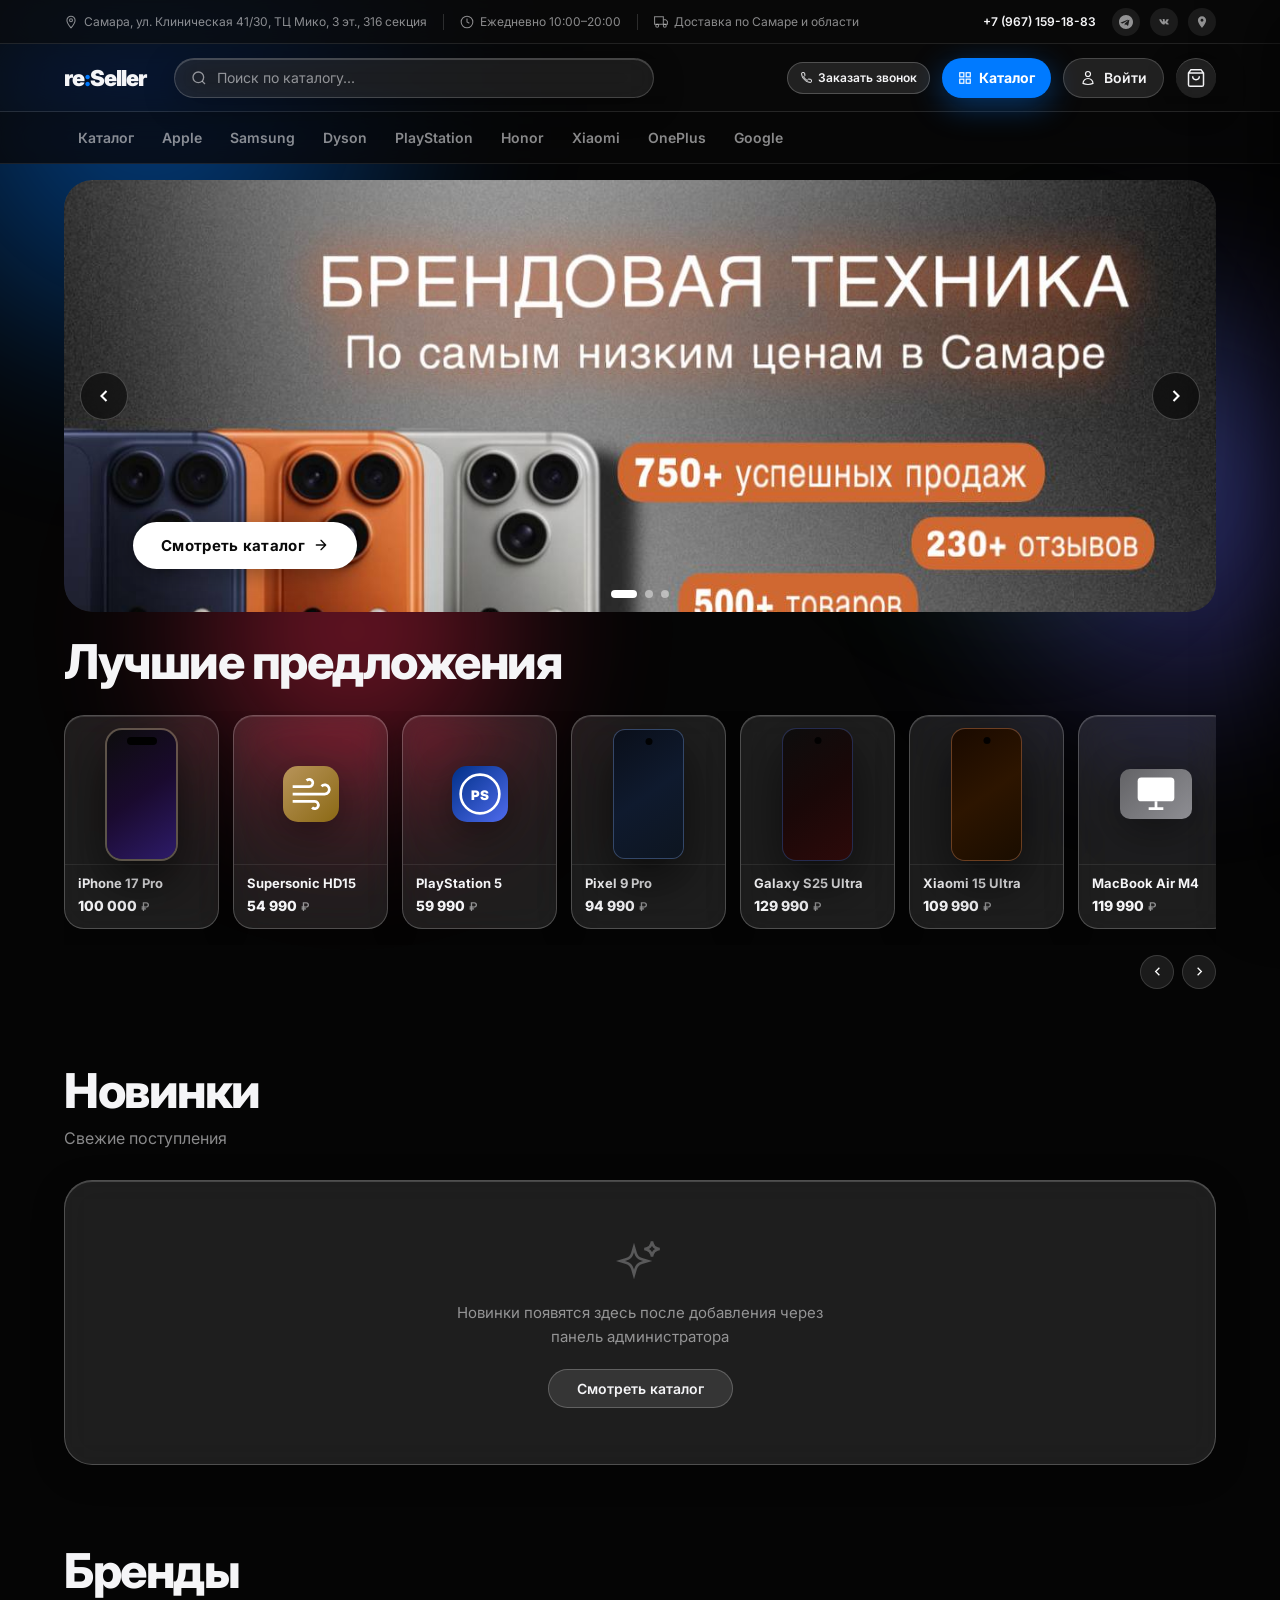
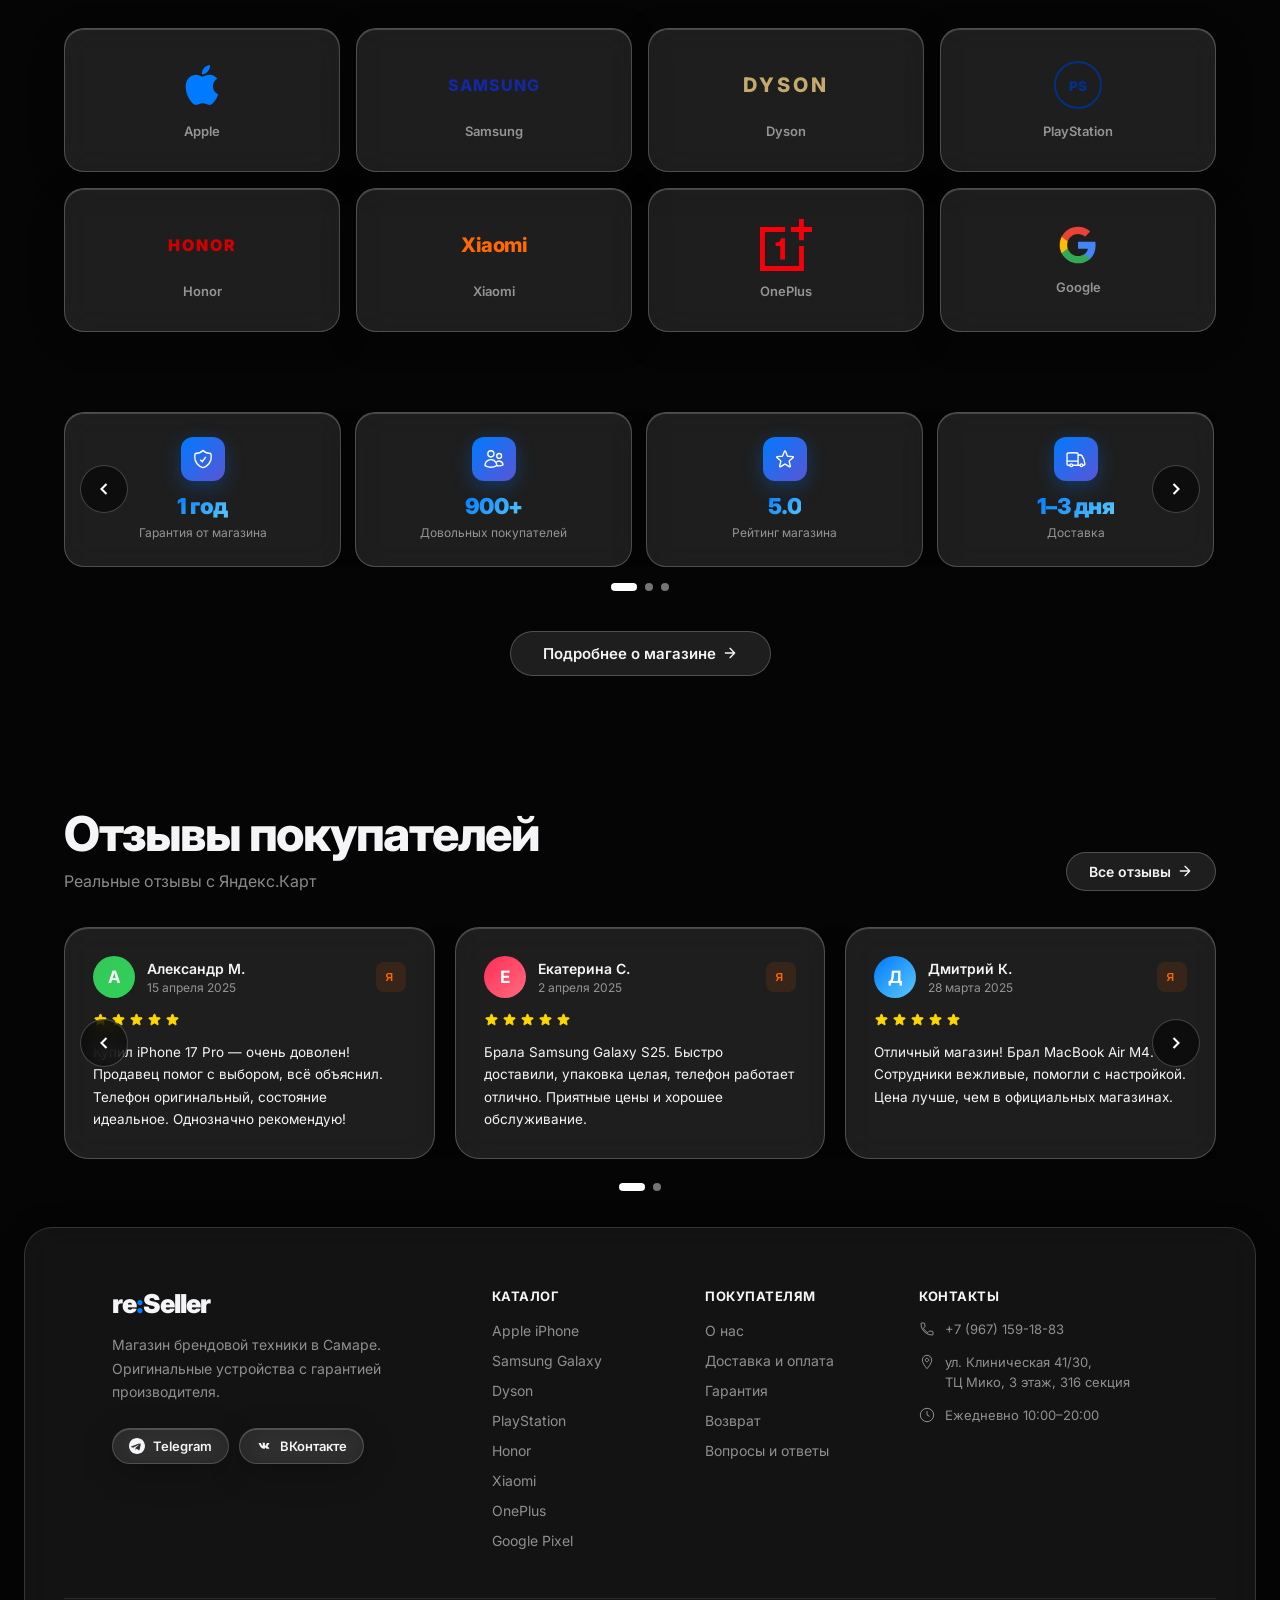
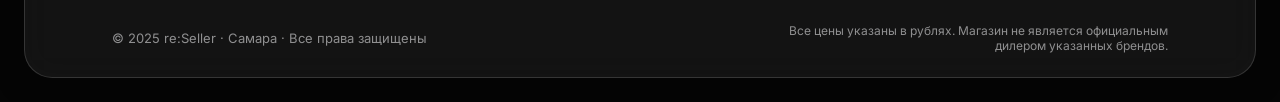
==== index.html @ d23cc278 "Fix sub-item links: use series filter instead of brand filter All Apple/Samsung sub-dropdown items n" ====
<!DOCTYPE html>
<html lang="ru">
<head>
  <meta charset="UTF-8" />
  <meta name="viewport" content="width=device-width, initial-scale=1.0" />
  <title>re:Seller — Магазин брендовой техники · Самара</title>
  <link rel="stylesheet" href="styles.css" />
  <link rel="preconnect" href="https://fonts.googleapis.com" />
  <link href="https://fonts.googleapis.com/css2?family=Inter:wght@300;400;500;600;700;800;900&display=swap" rel="stylesheet" />
</head>
<body>

  <!-- Ambient background -->
  <div class="bg-blob blob-1"></div>
  <div class="bg-blob blob-2"></div>
  <div class="bg-blob blob-3"></div>
  <div class="bg-blob blob-4"></div>

  <!-- ══ TOP BAR ══ -->
  <div class="topbar">
    <div class="topbar-inner">
      <div class="topbar-left">
        <a href="https://yandex.ru/maps/org/re_seller/228219839938" target="_blank" class="topbar-link">
          <svg viewBox="0 0 24 24" fill="none" stroke="currentColor" stroke-width="1.8"><path d="M12 2C8.13 2 5 5.13 5 9c0 5.25 7 13 7 13s7-7.75 7-13c0-3.87-3.13-7-7-7zm0 9.5c-1.38 0-2.5-1.12-2.5-2.5s1.12-2.5 2.5-2.5 2.5 1.12 2.5 2.5-1.12 2.5-2.5 2.5z"/></svg>
          Самара, ул. Клиническая 41/30, ТЦ Мико, 3 эт., 316 секция
        </a>
        <span class="topbar-sep"></span>
        <span class="topbar-link">
          <svg viewBox="0 0 24 24" fill="none" stroke="currentColor" stroke-width="1.8"><circle cx="12" cy="12" r="10"/><polyline points="12 6 12 12 16 14"/></svg>
          Ежедневно 10:00–20:00
        </span>
        <span class="topbar-sep"></span>
        <span class="topbar-link delivery-tag">
          <svg viewBox="0 0 24 24" fill="none" stroke="currentColor" stroke-width="1.8"><path d="M1 3h15v13H1zM16 8h4l3 3v5h-7V8z"/><circle cx="5.5" cy="18.5" r="2.5"/><circle cx="18.5" cy="18.5" r="2.5"/></svg>
          Доставка по Самаре и области
        </span>
      </div>
      <div class="topbar-right">
        <a href="tel:+79671591883" class="topbar-phone">+7 (967) 159-18-83</a>
        <div class="topbar-socials">
          <a href="https://t.me/reSeller763" target="_blank" class="social-icon" title="Telegram">
            <svg viewBox="0 0 24 24" fill="currentColor"><path d="M12 0C5.37 0 0 5.37 0 12s5.37 12 12 12 12-5.37 12-12S18.63 0 12 0zm5.88 8.16l-2.03 9.56c-.15.67-.55.84-1.11.52l-3-2.21-1.45 1.4c-.16.16-.3.3-.61.3l.21-3.03 5.52-4.99c.24-.21-.05-.33-.37-.12L6.12 14.52l-2.96-.92c-.64-.2-.66-.64.14-.95l11.55-4.45c.53-.19 1 .13.83.96z"/></svg>
          </a>
          <a href="https://vk.ru/reseller763" target="_blank" class="social-icon" title="ВКонтакте">
            <svg viewBox="0 0 24 24" fill="currentColor"><path d="M12.785 16.241s.288-.032.436-.194c.136-.148.132-.427.132-.427s-.02-1.304.585-1.496c.598-.189 1.364 1.26 2.177 1.817.615.42 1.08.328 1.08.328l2.17-.03s1.135-.07.597-1.022c-.044-.073-.312-.659-1.613-1.863-1.36-1.258-1.178-1.055.46-3.232.998-1.33 1.396-2.143 1.272-2.49-.118-.33-.849-.243-.849-.243l-2.442.015s-.181-.025-.315.056c-.132.079-.217.263-.217.263s-.386 1.03-.902 1.907c-1.086 1.847-1.52 1.945-1.698 1.83-.413-.267-.31-1.075-.31-1.648 0-1.793.271-2.54-.528-2.733-.265-.064-.46-.107-1.137-.114-.869-.009-1.605.003-2.02.207-.277.135-.49.437-.36.454.161.021.525.098.718.362.248.341.239 1.107.239 1.107s.142 2.11-.332 2.372c-.326.179-.773-.187-1.733-1.861-.491-.85-.862-1.79-.862-1.79s-.072-.176-.202-.271c-.157-.115-.376-.151-.376-.151l-2.322.015s-.348.01-.476.161c-.113.135-.009.414-.009.414s1.818 4.25 3.876 6.396c1.887 1.97 4.03 1.84 4.03 1.84h.972z"/></svg>
          </a>
          <a href="https://yandex.ru/maps/org/re_seller/228219839938?si=6q6cccfye1r00q7kajb4m5nunr" target="_blank" class="social-icon" title="Яндекс Карты">
            <svg viewBox="0 0 24 24" fill="currentColor"><path d="M12 2C8.13 2 5 5.13 5 9c0 5.25 7 13 7 13s7-7.75 7-13c0-3.87-3.13-7-7-7zm0 9.5c-1.38 0-2.5-1.12-2.5-2.5s1.12-2.5 2.5-2.5 2.5 1.12 2.5 2.5-1.12 2.5-2.5 2.5z"/></svg>
          </a>
        </div>
      </div>
    </div>
  </div>

  <!-- ══ HEADER ══ -->
  <header class="header glass" id="siteHeader">
    <div class="header-inner">
      <a href="index.html" class="logo">re<span>:</span>Seller</a>

      <div class="search-bar glass">
        <svg class="search-icon" viewBox="0 0 24 24" fill="none" stroke="currentColor" stroke-width="2"><circle cx="11" cy="11" r="8"/><line x1="21" y1="21" x2="16.65" y2="16.65"/></svg>
        <input type="text" placeholder="Поиск по каталогу..." id="searchInput" autocomplete="off" />
        <button class="search-clear" id="searchClear" style="display:none">
          <svg viewBox="0 0 24 24" fill="none" stroke="currentColor" stroke-width="2"><line x1="18" y1="6" x2="6" y2="18"/><line x1="6" y1="6" x2="18" y2="18"/></svg>
        </button>
      </div>

      <div class="header-actions">
        <button class="btn-ghost call-btn" id="callBtn" type="button">
          <svg viewBox="0 0 24 24" fill="none" stroke="currentColor" stroke-width="1.8"><path d="M6.62 10.79c1.44 2.83 3.76 5.14 6.59 6.59l2.2-2.2c.27-.27.67-.36 1.02-.24 1.12.37 2.33.57 3.57.57.55 0 1 .45 1 1V20c0 .55-.45 1-1 1-9.39 0-17-7.61-17-17 0-.55.45-1 1-1h3.5c.55 0 1 .45 1 1 0 1.25.2 2.45.57 3.57.11.35.03.74-.25 1.02l-2.2 2.2z"/></svg>
          Заказать звонок
        </button>
        <a href="catalog.html" class="btn-primary header-catalog-btn">
          <svg viewBox="0 0 24 24" fill="none" stroke="currentColor" stroke-width="2"><rect x="3" y="3" width="7" height="7"/><rect x="14" y="3" width="7" height="7"/><rect x="14" y="14" width="7" height="7"/><rect x="3" y="14" width="7" height="7"/></svg>
          Каталог
        </a>
        <button class="login-btn" id="loginBtn">
          <svg viewBox="0 0 24 24" fill="none" stroke="currentColor" stroke-width="1.8"><path d="M15.75 6a3.75 3.75 0 11-7.5 0 3.75 3.75 0 017.5 0zM4.501 20.118a7.5 7.5 0 0114.998 0A17.933 17.933 0 0112 21.75c-2.676 0-5.216-.584-7.499-1.632z"/></svg>
          <span>Войти</span>
        </button>
        <button class="icon-btn cart-btn glass" id="cartBtn">
          <svg viewBox="0 0 24 24" fill="none" stroke="currentColor" stroke-width="1.8"><path d="M6 2L3 6v14a2 2 0 002 2h14a2 2 0 002-2V6l-3-4zM3 6h18M16 10a4 4 0 01-8 0"/></svg>
          <span class="cart-badge" id="cartBadge">0</span>
        </button>
      </div>
    </div>
  </header>

  <!-- ══ BRAND NAV ══ -->
  <nav class="brandnav glass" id="brandNav">
    <div class="brandnav-inner">
      <ul class="brand-menu">

        <li class="brand-item hdr-cat-wrap" id="hdrCatWrap">
          <button class="brand-link" id="hdrCatBtn" type="button">Каталог</button>
        </li>

        <li class="brand-item has-dropdown">
          <a href="catalog.html?brand=apple" class="brand-link" data-brand="apple">Apple</a>
          <div class="dropdown glass">
            <div class="dropdown-grid">
              <div class="ditem-wrap">
              <a href="catalog.html?series=iphone" class="dropdown-item">
                <span class="di-icon" style="background:linear-gradient(135deg,#007AFF,#5AC8FA)">
                  <svg viewBox="0 0 24 24" fill="white"><path d="M17.05 20.28c-.98.95-2.05.8-3.08.35-1.09-.46-2.09-.48-3.24 0-1.44.62-2.2.44-3.06-.35C2.79 15.25 3.51 7.7 9.05 7.4c1.35.07 2.29.74 3.08.8 1.18-.24 2.31-.93 3.57-.84 1.51.12 2.65.72 3.4 1.8-3.12 1.87-2.38 5.98.48 7.13-.57 1.39-1.32 2.76-2.54 3.99zM12.03 7.25c-.15-2.23 1.66-4.07 3.74-4.25.29 2.58-2.34 4.5-3.74 4.25z"/></svg>
                </span>
                <div><strong>iPhone</strong><span>Смартфоны</span></div>
              </a>
              <div class="sub-dropdown">
                <a href="catalog.html?series=iphone" class="sub-item">iPhone 17 Pro Max</a>
                <a href="catalog.html?series=iphone" class="sub-item">iPhone 17 Pro</a>
                <a href="catalog.html?series=iphone" class="sub-item">iPhone 17 Plus</a>
                <a href="catalog.html?series=iphone" class="sub-item">iPhone 17</a>
                <a href="catalog.html?series=iphone" class="sub-item">iPhone 16</a>
              </div>
              </div>
              <div class="ditem-wrap">
              <a href="catalog.html?series=ipad" class="dropdown-item">
                <span class="di-icon" style="background:linear-gradient(135deg,#5856D6,#AF52DE)">
                  <svg viewBox="0 0 24 24" fill="white"><rect x="3" y="2" width="18" height="20" rx="2"/><line x1="8" y1="6" x2="16" y2="6" stroke="white" stroke-width="1.5"/><line x1="8" y1="10" x2="16" y2="10" stroke="white" stroke-width="1.5"/></svg>
                </span>
                <div><strong>iPad</strong><span>Планшеты</span></div>
              </a>
              <div class="sub-dropdown">
                <a href="catalog.html?series=ipad" class="sub-item">iPad Pro M4 13"</a>
                <a href="catalog.html?series=ipad" class="sub-item">iPad Pro M4 11"</a>
                <a href="catalog.html?series=ipad" class="sub-item">iPad Air M2</a>
                <a href="catalog.html?series=ipad" class="sub-item">iPad mini 7</a>
              </div>
              </div>
              <div class="ditem-wrap">
              <a href="catalog.html?series=macbook" class="dropdown-item">
                <span class="di-icon" style="background:linear-gradient(135deg,#636366,#8E8E93)">
                  <svg viewBox="0 0 24 24" fill="white"><rect x="2" y="4" width="20" height="14" rx="2"/><path d="M6 20h12M12 18v2" stroke="white" stroke-width="1.5" fill="none"/></svg>
                </span>
                <div><strong>MacBook</strong><span>Ноутбуки</span></div>
              </a>
              <div class="sub-dropdown">
                <a href="catalog.html?series=macbook" class="sub-item">MacBook Pro M4 16"</a>
                <a href="catalog.html?series=macbook" class="sub-item">MacBook Pro M4 14"</a>
                <a href="catalog.html?series=macbook" class="sub-item">MacBook Air M4 15"</a>
                <a href="catalog.html?series=macbook" class="sub-item">MacBook Air M4 13"</a>
              </div>
              </div>
              <div class="ditem-wrap">
              <a href="catalog.html?series=apple-watch" class="dropdown-item">
                <span class="di-icon" style="background:linear-gradient(135deg,#FF2D55,#FF6B81)">
                  <svg viewBox="0 0 24 24" fill="none" stroke="white" stroke-width="1.5"><circle cx="12" cy="12" r="9"/><path d="M12 8v4l3 3" stroke-linecap="round"/></svg>
                </span>
                <div><strong>Apple Watch</strong><span>Смарт-часы</span></div>
              </a>
              <div class="sub-dropdown">
                <a href="catalog.html?series=apple-watch" class="sub-item">Apple Watch Series 10</a>
                <a href="catalog.html?series=apple-watch" class="sub-item">Apple Watch Ultra 2</a>
                <a href="catalog.html?series=apple-watch" class="sub-item">Apple Watch SE 2</a>
              </div>
              </div>
              <div class="ditem-wrap">
              <a href="catalog.html?series=airpods" class="dropdown-item">
                <span class="di-icon" style="background:linear-gradient(135deg,#34C759,#30D158)">
                  <svg viewBox="0 0 24 24" fill="white"><path d="M12 2a7 7 0 017 7v2H5V9a7 7 0 017-7zM5 13h14l-1 7H6l-1-7z"/></svg>
                </span>
                <div><strong>AirPods</strong><span>Наушники</span></div>
              </a>
              <div class="sub-dropdown">
                <a href="catalog.html?series=airpods" class="sub-item">AirPods 4</a>
                <a href="catalog.html?series=airpods" class="sub-item">AirPods Pro 2</a>
                <a href="catalog.html?series=airpods" class="sub-item">AirPods Max</a>
              </div>
              </div>
              <div class="ditem-wrap">
              <a href="catalog.html?series=mac" class="dropdown-item">
                <span class="di-icon" style="background:linear-gradient(135deg,#FF9500,#FFCC00)">
                  <svg viewBox="0 0 24 24" fill="white"><path d="M20 7H4a2 2 0 00-2 2v9a2 2 0 002 2h16a2 2 0 002-2V9a2 2 0 00-2-2zM4 7V5a2 2 0 012-2h12a2 2 0 012 2v2"/></svg>
                </span>
                <div><strong>Mac</strong><span>Компьютеры</span></div>
              </a>
              <div class="sub-dropdown">
                <a href="catalog.html?series=mac" class="sub-item">Mac mini M4</a>
                <a href="catalog.html?series=mac" class="sub-item">iMac M4</a>
                <a href="catalog.html?series=mac" class="sub-item">Mac Studio M4</a>
                <a href="catalog.html?series=mac" class="sub-item">Mac Pro</a>
              </div>
              </div>
            </div>
          </div>
        </li>

        <li class="brand-item has-dropdown">
          <a href="catalog.html?brand=samsung" class="brand-link" data-brand="samsung">Samsung</a>
          <div class="dropdown glass">
            <div class="dropdown-grid">
              <div class="ditem-wrap">
              <a href="catalog.html?series=galaxy-s" class="dropdown-item">
                <span class="di-icon" style="background:linear-gradient(135deg,#1428A0,#4F6BED)">
                  <svg viewBox="0 0 24 24" fill="white"><rect x="5" y="2" width="14" height="20" rx="3"/><circle cx="12" cy="18" r="1" fill="white"/></svg>
                </span>
                <div><strong>Galaxy S</strong><span>Флагманы</span></div>
              </a>
              <div class="sub-dropdown">
                <a href="catalog.html?series=galaxy-s" class="sub-item">Galaxy S25 Ultra</a>
                <a href="catalog.html?series=galaxy-s" class="sub-item">Galaxy S25+</a>
                <a href="catalog.html?series=galaxy-s" class="sub-item">Galaxy S25</a>
                <a href="catalog.html?series=galaxy-s" class="sub-item">Galaxy S24 FE</a>
                <a href="catalog.html?series=galaxy-s" class="sub-item">Galaxy S24</a>
              </div>
              </div>
              <div class="ditem-wrap">
              <a href="catalog.html?series=galaxy-a" class="dropdown-item">
                <span class="di-icon" style="background:linear-gradient(135deg,#00B4D8,#0077B6)">
                  <svg viewBox="0 0 24 24" fill="white"><rect x="5" y="2" width="14" height="20" rx="3"/></svg>
                </span>
                <div><strong>Galaxy A</strong><span>Смартфоны</span></div>
              </a>
              <div class="sub-dropdown">
                <a href="catalog.html?series=galaxy-a" class="sub-item">Galaxy A56 5G</a>
                <a href="catalog.html?series=galaxy-a" class="sub-item">Galaxy A36 5G</a>
                <a href="catalog.html?series=galaxy-a" class="sub-item">Galaxy A26 5G</a>
                <a href="catalog.html?series=galaxy-a" class="sub-item">Galaxy A16</a>
                <a href="catalog.html?series=galaxy-a" class="sub-item">Galaxy A06</a>
              </div>
              </div>
              <div class="ditem-wrap">
              <a href="catalog.html?series=galaxy-tab" class="dropdown-item">
                <span class="di-icon" style="background:linear-gradient(135deg,#7209B7,#B5179E)">
                  <svg viewBox="0 0 24 24" fill="white"><rect x="3" y="2" width="18" height="20" rx="2"/></svg>
                </span>
                <div><strong>Galaxy Tab</strong><span>Планшеты</span></div>
              </a>
              <div class="sub-dropdown">
                <a href="catalog.html?series=galaxy-tab" class="sub-item">Galaxy Tab S10 Ultra</a>
                <a href="catalog.html?series=galaxy-tab" class="sub-item">Galaxy Tab S10+</a>
                <a href="catalog.html?series=galaxy-tab" class="sub-item">Galaxy Tab S10 FE</a>
                <a href="catalog.html?series=galaxy-tab" class="sub-item">Galaxy Tab A9+</a>
              </div>
              </div>
              <div class="ditem-wrap">
              <a href="catalog.html?series=galaxy-watch" class="dropdown-item">
                <span class="di-icon" style="background:linear-gradient(135deg,#2D6A4F,#52B788)">
                  <svg viewBox="0 0 24 24" fill="none" stroke="white" stroke-width="1.5"><rect x="5" y="4" width="14" height="16" rx="7"/><line x1="12" y1="9" x2="12" y2="15"/></svg>
                </span>
                <div><strong>Galaxy Watch</strong><span>Смарт-часы</span></div>
              </a>
              <div class="sub-dropdown">
                <a href="catalog.html?series=galaxy-watch" class="sub-item">Galaxy Watch 7</a>
                <a href="catalog.html?series=galaxy-watch" class="sub-item">Galaxy Watch Ultra</a>
                <a href="catalog.html?series=galaxy-watch" class="sub-item">Galaxy Watch FE</a>
              </div>
              </div>
              <div class="ditem-wrap">
              <a href="catalog.html?series=galaxy-buds" class="dropdown-item">
                <span class="di-icon" style="background:linear-gradient(135deg,#E63946,#FF6B6B)">
                  <svg viewBox="0 0 24 24" fill="white"><path d="M12 2a7 7 0 017 7v2H5V9a7 7 0 017-7z"/><rect x="5" y="11" width="14" height="9" rx="2"/></svg>
                </span>
                <div><strong>Galaxy Buds</strong><span>Наушники</span></div>
              </a>
              <div class="sub-dropdown">
                <a href="catalog.html?series=galaxy-buds" class="sub-item">Galaxy Buds 3 Pro</a>
                <a href="catalog.html?series=galaxy-buds" class="sub-item">Galaxy Buds 3</a>
                <a href="catalog.html?series=galaxy-buds" class="sub-item">Galaxy Buds 2 Pro</a>
                <a href="catalog.html?series=galaxy-buds" class="sub-item">Galaxy Buds FE</a>
              </div>
              </div>
            </div>
          </div>
        </li>

        <li class="brand-item has-dropdown">
          <a href="catalog.html?brand=dyson" class="brand-link" data-brand="dyson">Dyson</a>
          <div class="dropdown glass">
            <div class="dropdown-list">
              <div class="ditem-wrap-sm">
              <a href="catalog.html?brand=dyson" class="dropdown-item-sm">Пылесосы</a>
              <div class="sub-dropdown">
                <a href="catalog.html?brand=dyson" class="sub-item">V15 Detect Absolute</a>
                <a href="catalog.html?brand=dyson" class="sub-item">V12 Detect Slim</a>
                <a href="catalog.html?brand=dyson" class="sub-item">Gen5 Detect</a>
                <a href="catalog.html?brand=dyson" class="sub-item">V11 Absolute</a>
                <a href="catalog.html?brand=dyson" class="sub-item">Outsize</a>
              </div>
              </div>
              <div class="ditem-wrap-sm">
              <a href="catalog.html?brand=dyson" class="dropdown-item-sm">Фены Dyson Supersonic</a>
              <div class="sub-dropdown">
                <a href="catalog.html?brand=dyson" class="sub-item">Supersonic HD15</a>
                <a href="catalog.html?brand=dyson" class="sub-item">Supersonic HD08</a>
                <a href="catalog.html?brand=dyson" class="sub-item">Supersonic R</a>
              </div>
              </div>
              <div class="ditem-wrap-sm">
              <a href="catalog.html?brand=dyson" class="dropdown-item-sm">Стайлеры Airwrap</a>
              <div class="sub-dropdown">
                <a href="catalog.html?brand=dyson" class="sub-item">Airwrap Complete</a>
                <a href="catalog.html?brand=dyson" class="sub-item">Airwrap Multi-styler</a>
              </div>
              </div>
              <div class="ditem-wrap-sm">
              <a href="catalog.html?brand=dyson" class="dropdown-item-sm">Очистители воздуха</a>
              <div class="sub-dropdown">
                <a href="catalog.html?brand=dyson" class="sub-item">Purifier Cool</a>
                <a href="catalog.html?brand=dyson" class="sub-item">Purifier Hot+Cool</a>
                <a href="catalog.html?brand=dyson" class="sub-item">Purifier Big+Quiet</a>
              </div>
              </div>
              <div class="ditem-wrap-sm">
              <a href="catalog.html?brand=dyson" class="dropdown-item-sm">Вентиляторы</a>
              <div class="sub-dropdown">
                <a href="catalog.html?brand=dyson" class="sub-item">Pure Cool Me</a>
                <a href="catalog.html?brand=dyson" class="sub-item">Pure Cool Tower</a>
              </div>
              </div>
            </div>
          </div>
        </li>

        <li class="brand-item has-dropdown">
          <a href="catalog.html?brand=playstation" class="brand-link" data-brand="playstation">
            <span class="brand-text-logo ps">PlayStation</span>
          </a>
          <div class="dropdown glass">
            <div class="dropdown-list">
              <div class="ditem-wrap-sm">
              <a href="catalog.html?brand=playstation" class="dropdown-item-sm">PlayStation 5</a>
              <div class="sub-dropdown">
                <a href="catalog.html?brand=playstation" class="sub-item">PS5 Standard Edition</a>
                <a href="catalog.html?brand=playstation" class="sub-item">PS5 Slim</a>
                <a href="catalog.html?brand=playstation" class="sub-item">PS5 Digital Edition</a>
              </div>
              </div>
              <div class="ditem-wrap-sm">
              <a href="catalog.html?brand=playstation" class="dropdown-item-sm">Геймпады DualSense</a>
              <div class="sub-dropdown">
                <a href="catalog.html?brand=playstation" class="sub-item">DualSense</a>
                <a href="catalog.html?brand=playstation" class="sub-item">DualSense Edge</a>
              </div>
              </div>
              <div class="ditem-wrap-sm">
              <a href="catalog.html?brand=playstation" class="dropdown-item-sm">Аксессуары</a>
              <div class="sub-dropdown">
                <a href="catalog.html?brand=playstation" class="sub-item">PlayStation VR2</a>
                <a href="catalog.html?brand=playstation" class="sub-item">Pulse Elite</a>
                <a href="catalog.html?brand=playstation" class="sub-item">Media Remote</a>
              </div>
              </div>
              <div class="ditem-wrap-sm">
              <a href="catalog.html?brand=playstation" class="dropdown-item-sm">Игры</a>
              <div class="sub-dropdown">
                <a href="catalog.html?brand=playstation" class="sub-item">Spider-Man 2</a>
                <a href="catalog.html?brand=playstation" class="sub-item">Astro Bot</a>
                <a href="catalog.html?brand=playstation" class="sub-item">Gran Turismo 7</a>
                <a href="catalog.html?brand=playstation" class="sub-item">Horizon Forbidden West</a>
              </div>
              </div>
            </div>
          </div>
        </li>

        <li class="brand-item has-dropdown">
          <a href="catalog.html?brand=honor" class="brand-link" data-brand="honor">Honor</a>
          <div class="dropdown glass">
            <div class="dropdown-list">
              <div class="ditem-wrap-sm">
              <a href="catalog.html?brand=honor" class="dropdown-item-sm">Смартфоны</a>
              <div class="sub-dropdown">
                <a href="catalog.html?brand=honor" class="sub-item">Magic7 Pro</a>
                <a href="catalog.html?brand=honor" class="sub-item">Magic7</a>
                <a href="catalog.html?brand=honor" class="sub-item">Magic6 Pro</a>
                <a href="catalog.html?brand=honor" class="sub-item">Magic V3</a>
                <a href="catalog.html?brand=honor" class="sub-item">Magic Vs3</a>
              </div>
              </div>
              <div class="ditem-wrap-sm">
              <a href="catalog.html?brand=honor" class="dropdown-item-sm">Планшеты</a>
              <div class="sub-dropdown">
                <a href="catalog.html?brand=honor" class="sub-item">MagicPad 2</a>
                <a href="catalog.html?brand=honor" class="sub-item">MagicPad 13</a>
                <a href="catalog.html?brand=honor" class="sub-item">MagicPad 11</a>
              </div>
              </div>
              <div class="ditem-wrap-sm">
              <a href="catalog.html?brand=honor" class="dropdown-item-sm">Ноутбуки</a>
              <div class="sub-dropdown">
                <a href="catalog.html?brand=honor" class="sub-item">MagicBook 14 2024</a>
                <a href="catalog.html?brand=honor" class="sub-item">MagicBook Art 14</a>
                <a href="catalog.html?brand=honor" class="sub-item">MagicBook 16 Pro</a>
              </div>
              </div>
              <div class="ditem-wrap-sm">
              <a href="catalog.html?brand=honor" class="dropdown-item-sm">Смарт-часы</a>
              <div class="sub-dropdown">
                <a href="catalog.html?brand=honor" class="sub-item">Magic Watch 4</a>
                <a href="catalog.html?brand=honor" class="sub-item">Band 9</a>
              </div>
              </div>
            </div>
          </div>
        </li>

        <li class="brand-item has-dropdown">
          <a href="catalog.html?brand=xiaomi" class="brand-link" data-brand="xiaomi">Xiaomi</a>
          <div class="dropdown glass">
            <div class="dropdown-list">
              <div class="ditem-wrap-sm">
              <a href="catalog.html?brand=xiaomi" class="dropdown-item-sm">Смартфоны</a>
              <div class="sub-dropdown">
                <a href="catalog.html?brand=xiaomi" class="sub-item">Xiaomi 15 Ultra</a>
                <a href="catalog.html?brand=xiaomi" class="sub-item">Xiaomi 15 Pro</a>
                <a href="catalog.html?brand=xiaomi" class="sub-item">Xiaomi 15</a>
                <a href="catalog.html?brand=xiaomi" class="sub-item">Xiaomi 14T Pro</a>
                <a href="catalog.html?brand=xiaomi" class="sub-item">Xiaomi 14T</a>
              </div>
              </div>
              <div class="ditem-wrap-sm">
              <a href="catalog.html?brand=xiaomi" class="dropdown-item-sm">Redmi</a>
              <div class="sub-dropdown">
                <a href="catalog.html?brand=xiaomi" class="sub-item">Redmi Note 14 Pro+</a>
                <a href="catalog.html?brand=xiaomi" class="sub-item">Redmi Note 14 Pro</a>
                <a href="catalog.html?brand=xiaomi" class="sub-item">Redmi Note 14</a>
                <a href="catalog.html?brand=xiaomi" class="sub-item">Redmi 13 Pro</a>
                <a href="catalog.html?brand=xiaomi" class="sub-item">Redmi 13</a>
              </div>
              </div>
              <div class="ditem-wrap-sm">
              <a href="catalog.html?brand=xiaomi" class="dropdown-item-sm">POCO</a>
              <div class="sub-dropdown">
                <a href="catalog.html?brand=xiaomi" class="sub-item">POCO F6 Pro</a>
                <a href="catalog.html?brand=xiaomi" class="sub-item">POCO F6</a>
                <a href="catalog.html?brand=xiaomi" class="sub-item">POCO X6 Pro</a>
                <a href="catalog.html?brand=xiaomi" class="sub-item">POCO M6 Pro</a>
              </div>
              </div>
              <div class="ditem-wrap-sm">
              <a href="catalog.html?brand=xiaomi" class="dropdown-item-sm">Смарт-часы</a>
              <div class="sub-dropdown">
                <a href="catalog.html?brand=xiaomi" class="sub-item">Watch S4</a>
                <a href="catalog.html?brand=xiaomi" class="sub-item">Watch S3</a>
                <a href="catalog.html?brand=xiaomi" class="sub-item">Band 9</a>
              </div>
              </div>
              <div class="ditem-wrap-sm">
              <a href="catalog.html?brand=xiaomi" class="dropdown-item-sm">Аксессуары</a>
              <div class="sub-dropdown">
                <a href="catalog.html?brand=xiaomi" class="sub-item">Power Bank 33W 20000</a>
                <a href="catalog.html?brand=xiaomi" class="sub-item">Mi Box S2</a>
                <a href="catalog.html?brand=xiaomi" class="sub-item">Redmi Buds 6 Pro</a>
              </div>
              </div>
            </div>
          </div>
        </li>

        <li class="brand-item has-dropdown">
          <a href="catalog.html?brand=oneplus" class="brand-link" data-brand="oneplus">OnePlus</a>
          <div class="dropdown glass">
            <div class="dropdown-list">
              <div class="ditem-wrap-sm">
              <a href="catalog.html?brand=oneplus" class="dropdown-item-sm">Флагманские смартфоны</a>
              <div class="sub-dropdown">
                <a href="catalog.html?brand=oneplus" class="sub-item">OnePlus 13</a>
                <a href="catalog.html?brand=oneplus" class="sub-item">OnePlus 12</a>
                <a href="catalog.html?brand=oneplus" class="sub-item">OnePlus Open</a>
              </div>
              </div>
              <div class="ditem-wrap-sm">
              <a href="catalog.html?brand=oneplus" class="dropdown-item-sm">OnePlus Nord</a>
              <div class="sub-dropdown">
                <a href="catalog.html?brand=oneplus" class="sub-item">Nord 4</a>
                <a href="catalog.html?brand=oneplus" class="sub-item">Nord CE 4</a>
                <a href="catalog.html?brand=oneplus" class="sub-item">Nord CE 3 Lite</a>
                <a href="catalog.html?brand=oneplus" class="sub-item">Nord CE 3</a>
              </div>
              </div>
              <div class="ditem-wrap-sm">
              <a href="catalog.html?brand=oneplus" class="dropdown-item-sm">Смарт-часы</a>
              <div class="sub-dropdown">
                <a href="catalog.html?brand=oneplus" class="sub-item">Watch 3</a>
                <a href="catalog.html?brand=oneplus" class="sub-item">Watch 2</a>
              </div>
              </div>
            </div>
          </div>
        </li>

        <li class="brand-item has-dropdown">
          <a href="catalog.html?brand=google" class="brand-link" data-brand="google">Google</a>
          <div class="dropdown glass">
            <div class="dropdown-list">
              <div class="ditem-wrap-sm">
              <a href="catalog.html?brand=google" class="dropdown-item-sm">Pixel 9</a>
              <div class="sub-dropdown">
                <a href="catalog.html?brand=google" class="sub-item">Pixel 9 Pro XL</a>
                <a href="catalog.html?brand=google" class="sub-item">Pixel 9 Pro Fold</a>
                <a href="catalog.html?brand=google" class="sub-item">Pixel 9 Pro</a>
                <a href="catalog.html?brand=google" class="sub-item">Pixel 9</a>
                <a href="catalog.html?brand=google" class="sub-item">Pixel 8a</a>
              </div>
              </div>
              <div class="ditem-wrap-sm">
              <a href="catalog.html?brand=google" class="dropdown-item-sm">Pixel 9 Pro</a>
              <div class="sub-dropdown">
                <a href="catalog.html?brand=google" class="sub-item">Pixel 9 Pro XL</a>
                <a href="catalog.html?brand=google" class="sub-item">Pixel 9 Pro</a>
                <a href="catalog.html?brand=google" class="sub-item">Pixel 9 Pro Fold</a>
              </div>
              </div>
              <div class="ditem-wrap-sm">
              <a href="catalog.html?brand=google" class="dropdown-item-sm">Pixel Watch</a>
              <div class="sub-dropdown">
                <a href="catalog.html?brand=google" class="sub-item">Pixel Watch 3 45mm</a>
                <a href="catalog.html?brand=google" class="sub-item">Pixel Watch 3 41mm</a>
                <a href="catalog.html?brand=google" class="sub-item">Pixel Watch 2</a>
              </div>
              </div>
              <div class="ditem-wrap-sm">
              <a href="catalog.html?brand=google" class="dropdown-item-sm">Pixel Buds</a>
              <div class="sub-dropdown">
                <a href="catalog.html?brand=google" class="sub-item">Pixel Buds Pro 2</a>
                <a href="catalog.html?brand=google" class="sub-item">Pixel Buds A-Series</a>
                <a href="catalog.html?brand=google" class="sub-item">Pixel Buds Pro</a>
              </div>
              </div>
            </div>
          </div>
        </li>

      </ul>
    </div>
  </nav>

  <!-- ══ BANNER SLIDER ══ -->
  <section class="banner-section">
    <div class="container">
      <div class="banner-slider">
        <div class="slider-viewport">
          <div class="slider-track" id="sliderTrack">
            <div class="slide">
              <img src="banner1.jpg" alt="Брендовая техника — по самым низким ценам в Самаре" />
              <a href="catalog.html" class="slide-cta-btn">
                Смотреть каталог
                <svg viewBox="0 0 24 24" fill="none" stroke="currentColor" stroke-width="2" width="16" height="16"><path d="M5 12h14M12 5l7 7-7 7" stroke-linecap="round" stroke-linejoin="round"/></svg>
              </a>
            </div>
            <div class="slide">
              <img src="banner2.jpg" alt="Рассрочка 0% — без переплат" />
              <a href="about.html#map" class="slide-cta-btn">
                Узнать подробнее
                <svg viewBox="0 0 24 24" fill="none" stroke="currentColor" stroke-width="2" width="16" height="16"><path d="M5 12h14M12 5l7 7-7 7" stroke-linecap="round" stroke-linejoin="round"/></svg>
              </a>
            </div>
            <div class="slide">
              <img src="banner3.jpg" alt="Samsung Galaxy S26 Ultra" />
              <a href="catalog.html?brand=samsung" class="slide-cta-btn">
                Выбрать S26 Ultra
                <svg viewBox="0 0 24 24" fill="none" stroke="currentColor" stroke-width="2" width="16" height="16"><path d="M5 12h14M12 5l7 7-7 7" stroke-linecap="round" stroke-linejoin="round"/></svg>
              </a>
            </div>
          </div>
        </div>
        <button class="slider-arrow slider-prev" id="sliderPrev" aria-label="Назад">
          <svg viewBox="0 0 24 24" fill="none" stroke="currentColor" stroke-width="2.5"><polyline points="15 18 9 12 15 6"/></svg>
        </button>
        <button class="slider-arrow slider-next" id="sliderNext" aria-label="Вперёд">
          <svg viewBox="0 0 24 24" fill="none" stroke="currentColor" stroke-width="2.5"><polyline points="9 18 15 12 9 6"/></svg>
        </button>
        <div class="slider-dots" id="sliderDots">
          <button class="dot active"></button>
          <button class="dot"></button>
          <button class="dot"></button>
        </div>
      </div>
    </div>
  </section>

  <!-- ══ RECOMMENDED ══ -->
  <section class="home-catalog-section" id="recommended">
    <div class="container">
      <h2 class="section-title reveal">Лучшие предложения</h2>
      <div class="rec-carousel-wrap reveal">
        <div class="rec-carousel" id="recCarousel">

          <!-- iPhone 17 Pro -->
          <div class="rec-card glass" onclick="location.href='catalog.html?brand=apple'">
            <div class="rec-visual apple-visual pro-vis">
              <div class="pv-frame pro-frame" style="width:73px;height:133px;border-radius:17px;">
                <div class="pv-notch-pill" style="width:30px;height:8px;top:7px;"></div>
                <div class="pv-wall" style="background:linear-gradient(145deg,#0d0d0d,#1a0a2e,#2d1b69)"></div>
              </div>
            </div>
            <div class="rec-info">
              <div class="rec-name">iPhone 17 Pro</div>
              <div class="rec-price">100 000 <span>₽</span></div>
            </div>
          </div>

          <!-- Dyson Supersonic HD15 -->
          <div class="rec-card glass" onclick="location.href='catalog.html?brand=dyson'">
            <div class="rec-visual">
              <div class="pv-icon" style="background:linear-gradient(135deg,#B8945A,#8B6914);width:56px;height:56px;border-radius:15px;">
                <svg viewBox="0 0 24 24" fill="none" stroke="white" stroke-width="1.5" width="28" height="28"><path d="M9.59 4.59A2 2 0 1111 8H2m10.59 11.41A2 2 0 1014 16H2m15.73-8.27A2.5 2.5 0 1119.5 12H2"/></svg>
              </div>
            </div>
            <div class="rec-info">
              <div class="rec-name">Supersonic HD15</div>
              <div class="rec-price">54 990 <span>₽</span></div>
            </div>
          </div>

          <!-- PlayStation 5 -->
          <div class="rec-card glass" onclick="location.href='catalog.html?brand=playstation'">
            <div class="rec-visual">
              <div class="pv-icon" style="background:linear-gradient(135deg,#003087,#4F6BED);width:56px;height:56px;border-radius:15px;">
                <svg viewBox="0 0 100 100" fill="white" width="32" height="32"><circle cx="50" cy="50" r="44" fill="none" stroke="white" stroke-width="6"/><text x="50" y="63" font-family="Inter,sans-serif" font-size="30" font-weight="900" text-anchor="middle">PS</text></svg>
              </div>
            </div>
            <div class="rec-info">
              <div class="rec-name">PlayStation 5</div>
              <div class="rec-price">59 990 <span>₽</span></div>
            </div>
          </div>

          <!-- Google Pixel 9 Pro -->
          <div class="rec-card glass" onclick="location.href='catalog.html?brand=google'">
            <div class="rec-visual">
              <div class="pv-frame" style="width:71px;height:130px;border-radius:12px;border-color:rgba(66,133,244,0.3);">
                <div class="pv-punch-hole" style="width:7px;height:7px;top:8px;"></div>
                <div class="pv-wall" style="background:linear-gradient(145deg,#0a0f1a,#0f1a2e,#0d1520)"></div>
              </div>
            </div>
            <div class="rec-info">
              <div class="rec-name">Pixel 9 Pro</div>
              <div class="rec-price">94 990 <span>₽</span></div>
            </div>
          </div>

          <!-- Samsung Galaxy S25 Ultra -->
          <div class="rec-card glass" onclick="location.href='catalog.html?brand=samsung'">
            <div class="rec-visual samsung-visual">
              <div class="pv-frame" style="width:71px;height:133px;border-radius:14px;border-color:rgba(20,40,160,0.3);">
                <div class="pv-punch-hole" style="width:7px;height:7px;top:8px;"></div>
                <div class="pv-wall" style="background:linear-gradient(145deg,#0d0d0d,#1a0808,#2d0a0a)"></div>
              </div>
            </div>
            <div class="rec-info">
              <div class="rec-name">Galaxy S25 Ultra</div>
              <div class="rec-price">129 990 <span>₽</span></div>
            </div>
          </div>

          <!-- Xiaomi 15 Ultra -->
          <div class="rec-card glass" onclick="location.href='catalog.html?brand=xiaomi'">
            <div class="rec-visual">
              <div class="pv-frame" style="width:71px;height:133px;border-radius:14px;border-color:rgba(255,105,0,0.3);">
                <div class="pv-punch-hole" style="width:7px;height:7px;top:8px;"></div>
                <div class="pv-wall" style="background:linear-gradient(145deg,#1a0a00,#2d1500,#1a0d00)"></div>
              </div>
            </div>
            <div class="rec-info">
              <div class="rec-name">Xiaomi 15 Ultra</div>
              <div class="rec-price">109 990 <span>₽</span></div>
            </div>
          </div>

          <!-- MacBook Air M4 -->
          <div class="rec-card glass" onclick="location.href='catalog.html?brand=apple'">
            <div class="rec-visual">
              <div class="pv-icon" style="background:linear-gradient(135deg,#636366,#8E8E93);width:72px;height:50px;border-radius:10px;">
                <svg viewBox="0 0 24 24" fill="white" width="30" height="30"><rect x="2" y="3" width="20" height="13" rx="2"/><path d="M8 20h8M12 16v4" stroke="white" stroke-width="1.5" fill="none"/></svg>
              </div>
            </div>
            <div class="rec-info">
              <div class="rec-name">MacBook Air M4</div>
              <div class="rec-price">119 990 <span>₽</span></div>
            </div>
          </div>

          <!-- Honor Magic7 Pro -->
          <div class="rec-card glass" onclick="location.href='catalog.html?brand=honor'">
            <div class="rec-visual">
              <div class="pv-frame" style="width:71px;height:130px;border-radius:15px;border-color:rgba(207,0,0,0.3);">
                <div class="pv-punch-hole" style="width:7px;height:7px;top:8px;"></div>
                <div class="pv-wall" style="background:linear-gradient(145deg,#1a0505,#2d0808,#1a0a14)"></div>
              </div>
            </div>
            <div class="rec-info">
              <div class="rec-name">Magic7 Pro</div>
              <div class="rec-price">84 990 <span>₽</span></div>
            </div>
          </div>

          <!-- OnePlus 13 -->
          <div class="rec-card glass" onclick="location.href='catalog.html?brand=oneplus'">
            <div class="rec-visual">
              <div class="pv-frame" style="width:71px;height:133px;border-radius:14px;border-color:rgba(245,1,12,0.3);">
                <div class="pv-punch-hole" style="width:7px;height:7px;top:8px;"></div>
                <div class="pv-wall" style="background:linear-gradient(145deg,#1a0000,#2d0303,#200508)"></div>
              </div>
            </div>
            <div class="rec-info">
              <div class="rec-name">OnePlus 13</div>
              <div class="rec-price">79 990 <span>₽</span></div>
            </div>
          </div>

          <!-- Dyson V15 Detect -->
          <div class="rec-card glass" onclick="location.href='catalog.html?brand=dyson'">
            <div class="rec-visual">
              <div class="pv-icon" style="background:linear-gradient(135deg,#C5A96D,#A08040);width:56px;height:56px;border-radius:15px;">
                <svg viewBox="0 0 24 24" fill="none" stroke="white" stroke-width="1.5" width="28" height="28"><path d="M9.59 4.59A2 2 0 1111 8H2m10.59 11.41A2 2 0 1014 16H2m15.73-8.27A2.5 2.5 0 1119.5 12H2"/></svg>
              </div>
            </div>
            <div class="rec-info">
              <div class="rec-name">Dyson V15 Detect</div>
              <div class="rec-price">67 990 <span>₽</span></div>
            </div>
          </div>

          <!-- DualSense Edge -->
          <div class="rec-card glass" onclick="location.href='catalog.html?brand=playstation'">
            <div class="rec-visual">
              <div class="pv-icon" style="background:linear-gradient(135deg,#1428A0,#4F6BED);width:56px;height:56px;border-radius:15px;">
                <svg viewBox="0 0 24 24" fill="none" stroke="white" stroke-width="1.5" width="28" height="28"><rect x="2" y="9" width="20" height="9" rx="4"/><path d="M7 12v2M6 13h2M16 12h2M17 11v2"/></svg>
              </div>
            </div>
            <div class="rec-info">
              <div class="rec-name">DualSense Edge</div>
              <div class="rec-price">14 990 <span>₽</span></div>
            </div>
          </div>

          <!-- Google Pixel 9 -->
          <div class="rec-card glass" onclick="location.href='catalog.html?brand=google'">
            <div class="rec-visual">
              <div class="pv-frame" style="width:71px;height:130px;border-radius:12px;border-color:rgba(52,168,83,0.3);">
                <div class="pv-punch-hole" style="width:7px;height:7px;top:8px;"></div>
                <div class="pv-wall" style="background:linear-gradient(145deg,#091a0f,#0f2d1a,#071a10)"></div>
              </div>
            </div>
            <div class="rec-info">
              <div class="rec-name">Pixel 9</div>
              <div class="rec-price">74 990 <span>₽</span></div>
            </div>
          </div>

        </div>
        <div class="rec-nav">
          <button class="rec-nav-btn" onclick="recScroll(-1)" aria-label="Назад">
            <svg viewBox="0 0 24 24" fill="none" stroke="currentColor" stroke-width="2"><polyline points="15 18 9 12 15 6"/></svg>
          </button>
          <button class="rec-nav-btn" onclick="recScroll(1)" aria-label="Вперёд">
            <svg viewBox="0 0 24 24" fill="none" stroke="currentColor" stroke-width="2"><polyline points="9 18 15 12 9 6"/></svg>
          </button>
        </div>
      </div>
    </div>
  </section>

  <!-- ══ NEW ARRIVALS ══ -->
  <section class="home-catalog-section" id="new-arrivals">
    <div class="container">
      <h2 class="section-title reveal">Новинки</h2>
      <p class="section-sub reveal" style="margin-bottom:32px;">Свежие поступления</p>
      <div class="empty-section glass reveal">
        <svg viewBox="0 0 24 24" fill="none" stroke="currentColor" stroke-width="1.3">
          <path d="M9.813 15.904L9 18.75l-.813-2.846a4.5 4.5 0 00-3.09-3.09L2.25 12l2.846-.813a4.5 4.5 0 003.09-3.09L9 5.25l.813 2.846a4.5 4.5 0 003.09 3.09L15.75 12l-2.846.813a4.5 4.5 0 00-3.09 3.09zM18.259 8.715L18 9.75l-.259-1.035a3.375 3.375 0 00-2.455-2.456L14.25 6l1.036-.259a3.375 3.375 0 002.455-2.456L18 2.25l.259 1.035a3.375 3.375 0 002.456 2.456L21.75 6l-1.035.259a3.375 3.375 0 00-2.456 2.456z"/>
        </svg>
        <p>Новинки появятся здесь после добавления через панель администратора</p>
        <a href="catalog.html" class="btn-ghost" style="padding:10px 28px;font-size:14px;margin-top:4px;">Смотреть каталог</a>
      </div>
    </div>
  </section>

  <!-- ══ BRANDS GRID ══ -->
  <section class="brands-section">
    <div class="container">
      <h2 class="section-title reveal">Бренды</h2>
      <div class="brands-grid">

        <a href="catalog.html?brand=apple" class="brand-card glass reveal" style="--brand-color:#007AFF">
          <div class="brand-card-icon">
            <svg viewBox="0 0 24 24" fill="currentColor" class="bc-svg-apple"><path d="M12.152 6.896c-.948 0-2.415-1.078-3.96-1.04-2.04.027-3.91 1.183-4.961 3.014-2.117 3.675-.546 9.103 1.519 12.09 1.013 1.454 2.208 3.09 3.792 3.039 1.52-.065 2.09-.987 3.935-.987 1.831 0 2.35.987 3.96.948 1.637-.026 2.676-1.48 3.676-2.948 1.156-1.688 1.636-3.325 1.662-3.415-.039-.013-3.182-1.221-3.22-4.857-.026-3.04 2.48-4.494 2.597-4.559-1.429-2.09-3.623-2.324-4.39-2.376-2-.156-3.675 1.09-4.61 1.09zM15.53 3.83c.843-1.012 1.4-2.427 1.245-3.83-1.207.052-2.662.805-3.532 1.818-.78.896-1.454 2.338-1.273 3.714 1.338.104 2.715-.688 3.56-1.701"/></svg>
          </div>
          <span class="brand-card-name">Apple</span>
        </a>

        <a href="catalog.html?brand=samsung" class="brand-card glass reveal" style="--brand-color:#1428A0">
          <div class="brand-card-icon samsung-text">SAMSUNG</div>
          <span class="brand-card-name">Samsung</span>
        </a>

        <a href="catalog.html?brand=dyson" class="brand-card glass reveal" style="--brand-color:#C5A96D">
          <div class="brand-card-icon dyson-text">dyson</div>
          <span class="brand-card-name">Dyson</span>
        </a>

        <a href="catalog.html?brand=playstation" class="brand-card glass reveal" style="--brand-color:#003087">
          <div class="brand-card-icon ps-icon">
            <svg viewBox="0 0 100 100" fill="currentColor">
              <circle cx="50" cy="50" r="48" fill="none" stroke="currentColor" stroke-width="4"/>
              <text x="50" y="62" font-family="Inter,sans-serif" font-size="28" font-weight="900" text-anchor="middle">PS</text>
            </svg>
          </div>
          <span class="brand-card-name">PlayStation</span>
        </a>

        <a href="catalog.html?brand=honor" class="brand-card glass reveal" style="--brand-color:#CF0000">
          <div class="brand-card-icon honor-text">HONOR</div>
          <span class="brand-card-name">Honor</span>
        </a>

        <a href="catalog.html?brand=xiaomi" class="brand-card glass reveal" style="--brand-color:#FF6900">
          <div class="brand-card-icon xiaomi-text">Xiaomi</div>
          <span class="brand-card-name">Xiaomi</span>
        </a>

        <a href="catalog.html?brand=oneplus" class="brand-card glass reveal" style="--brand-color:#F5010C">
          <div class="brand-card-icon">
            <svg viewBox="0 0 24 24" fill="currentColor" class="bc-svg-oneplus"><path d="M0 3.74V24h20.26V12.428h-2.256v9.317H2.254V5.995h9.318V3.742zM18.004 0v3.74h-3.758v2.256h3.758v3.758h2.255V5.996H24V3.74h-3.758V0zm-6.45 18.756V8.862H9.562c0 .682-.228 1.189-.577 1.504-.367.297-.91.437-1.556.437h-.245v1.625h2.133v6.31h2.237z"/></svg>
          </div>
          <span class="brand-card-name">OnePlus</span>
        </a>

        <a href="catalog.html?brand=google" class="brand-card glass reveal" style="--brand-color:#4285F4">
          <div class="brand-card-icon google-icon">
            <svg viewBox="0 0 24 24" fill="currentColor"><path d="M22.56 12.25c0-.78-.07-1.53-.2-2.25H12v4.26h5.92c-.26 1.37-1.04 2.53-2.21 3.31v2.77h3.57c2.08-1.92 3.28-4.74 3.28-8.09z" fill="#4285F4"/><path d="M12 23c2.97 0 5.46-.98 7.28-2.66l-3.57-2.77c-.98.66-2.23 1.06-3.71 1.06-2.86 0-5.29-1.93-6.16-4.53H2.18v2.84C3.99 20.53 7.7 23 12 23z" fill="#34A853"/><path d="M5.84 14.09c-.22-.66-.35-1.36-.35-2.09s.13-1.43.35-2.09V7.07H2.18C1.43 8.55 1 10.22 1 12s.43 3.45 1.18 4.93l2.85-2.22.81-.62z" fill="#FBBC05"/><path d="M12 5.38c1.62 0 3.06.56 4.21 1.64l3.15-3.15C17.45 2.09 14.97 1 12 1 7.7 1 3.99 3.47 2.18 7.07l3.66 2.84c.87-2.6 3.3-4.53 6.16-4.53z" fill="#EA4335"/></svg>
          </div>
          <span class="brand-card-name">Google</span>
        </a>

      </div>
    </div>
  </section>

  <!-- ══ ABOUT ══ -->
  <section class="about-section" id="about">
    <div class="container">
      <div class="stats-slider-wrap">
        <div class="about-stats" id="statsTrack">
          <div class="astat-item glass reveal">
            <div class="astat-icon"><svg viewBox="0 0 24 24" fill="none" stroke="currentColor" stroke-width="1.5"><path d="M9 12.75L11.25 15 15 9.75m-3-7.036A11.959 11.959 0 013.598 6 11.99 11.99 0 003 9.749c0 5.592 3.824 10.29 9 11.623 5.176-1.332 9-6.03 9-11.622 0-1.31-.21-2.571-.598-3.751h-.152c-3.196 0-6.1-1.248-8.25-3.285z"/></svg></div>
            <span class="astat-value">1 год</span>
            <span class="astat-label">Гарантия от магазина</span>
          </div>
          <div class="astat-item glass reveal">
            <div class="astat-icon"><svg viewBox="0 0 24 24" fill="none" stroke="currentColor" stroke-width="1.5"><path d="M15 19.128a9.38 9.38 0 002.625.372 9.337 9.337 0 004.121-.952 4.125 4.125 0 00-7.533-2.493M15 19.128v-.003c0-1.113-.285-2.16-.786-3.07M15 19.128v.106A12.318 12.318 0 018.624 21c-2.331 0-4.512-.645-6.374-1.766l-.001-.109a6.375 6.375 0 0111.964-3.07M12 6.375a3.375 3.375 0 11-6.75 0 3.375 3.375 0 016.75 0zm8.25 2.25a2.625 2.625 0 11-5.25 0 2.625 2.625 0 015.25 0z"/></svg></div>
            <span class="astat-value">900+</span>
            <span class="astat-label">Довольных покупателей</span>
          </div>
          <div class="astat-item glass reveal">
            <div class="astat-icon"><svg viewBox="0 0 24 24" fill="none" stroke="currentColor" stroke-width="1.5"><path d="M11.48 3.499a.562.562 0 011.04 0l2.125 5.111a.563.563 0 00.475.345l5.518.442c.499.04.701.663.321.988l-4.204 3.602a.563.563 0 00-.182.557l1.285 5.385a.562.562 0 01-.84.61l-4.725-2.885a.563.563 0 00-.586 0L6.982 20.54a.562.562 0 01-.84-.61l1.285-5.386a.562.562 0 00-.182-.557l-4.204-3.602a.563.563 0 01.321-.988l5.518-.442a.563.563 0 00.475-.345L11.48 3.5z"/></svg></div>
            <span class="astat-value">5.0</span>
            <span class="astat-label">Рейтинг магазина</span>
          </div>
          <div class="astat-item glass reveal">
            <div class="astat-icon"><svg viewBox="0 0 24 24" fill="none" stroke="currentColor" stroke-width="1.5"><path d="M8.25 18.75a1.5 1.5 0 01-3 0m3 0a1.5 1.5 0 00-3 0m3 0h6m-9 0H3.375a1.125 1.125 0 01-1.125-1.125V14.25m17.25 4.5a1.5 1.5 0 01-3 0m3 0a1.5 1.5 0 00-3 0m3 0h1.125c.621 0 1.129-.504 1.09-1.124a17.902 17.902 0 00-3.213-9.193 2.056 2.056 0 00-1.58-.86H14.25M16.5 18.75h-2.25m0-11.177v-.958c0-.568-.422-1.048-.987-1.106a48.554 48.554 0 00-10.026 0 1.106 1.106 0 00-.987 1.106v7.635m12-6.677v6.677m0 4.5v-4.5m0 0h-12"/></svg></div>
            <span class="astat-value">1–3 дня</span>
            <span class="astat-label">Доставка</span>
          </div>
          <div class="astat-item glass reveal">
            <div class="astat-icon"><svg viewBox="0 0 24 24" fill="none" stroke="currentColor" stroke-width="1.5"><path d="M2.25 8.25h19.5M2.25 9h19.5m-16.5 5.25h6m-6 2.25h3m-3.75 3h15a2.25 2.25 0 002.25-2.25V6.75A2.25 2.25 0 0019.5 4.5h-15a2.25 2.25 0 00-2.25 2.25v10.5A2.25 2.25 0 004.5 19.5z"/></svg></div>
            <span class="astat-value">0%</span>
            <span class="astat-label">Рассрочка</span>
          </div>
          <div class="astat-item glass reveal">
            <div class="astat-icon"><svg viewBox="0 0 24 24" fill="none" stroke="currentColor" stroke-width="1.5"><path d="M3.75 12h16.5m-16.5 3.75h16.5M3.75 19.5h16.5M5.625 4.5h12.75a1.875 1.875 0 010 3.75H5.625a1.875 1.875 0 010-3.75z"/></svg></div>
            <span class="astat-value">500+</span>
            <span class="astat-label">Товаров в каталоге</span>
          </div>
          <div class="astat-item glass reveal">
            <div class="astat-icon"><svg viewBox="0 0 24 24" fill="none" stroke="currentColor" stroke-width="1.5"><path d="M12 6v12m-3-2.818l.879.659c1.171.879 3.07.879 4.242 0 1.172-.879 1.172-2.303 0-3.182C13.536 12.219 12.768 12 12 12c-.725 0-1.45-.22-2.003-.659-1.106-.879-1.106-2.303 0-3.182s2.9-.879 4.006 0l.415.33M21 12a9 9 0 11-18 0 9 9 0 0118 0z"/></svg></div>
            <span class="astat-value">Наличными</span>
            <span class="astat-label">Оплата при получении</span>
          </div>
          <div class="astat-item glass reveal">
            <div class="astat-icon"><svg viewBox="0 0 24 24" fill="none" stroke="currentColor" stroke-width="1.5"><path d="M15 10.5a3 3 0 11-6 0 3 3 0 016 0z"/><path d="M19.5 10.5c0 7.142-7.5 11.25-7.5 11.25S4.5 17.642 4.5 10.5a7.5 7.5 0 1115 0z"/></svg></div>
            <span class="astat-value">Доставка</span>
            <span class="astat-label">Самара и область</span>
          </div>
          <div class="astat-item glass reveal">
            <div class="astat-icon"><svg viewBox="0 0 24 24" fill="none" stroke="currentColor" stroke-width="1.5"><path d="M9.568 3H5.25A2.25 2.25 0 003 5.25v4.318c0 .597.237 1.17.659 1.591l9.581 9.581c.699.699 1.78.872 2.607.33a18.095 18.095 0 005.223-5.223c.542-.827.369-1.908-.33-2.607L11.16 3.66A2.25 2.25 0 009.568 3z"/><path d="M6 6h.008v.008H6V6z" stroke-linecap="round" stroke-linejoin="round"/></svg></div>
            <span class="astat-value">−%</span>
            <span class="astat-label">Выгодные цены</span>
          </div>
        </div>
        <button class="slider-arrow slider-prev" id="statsPrev" aria-label="Назад">
          <svg viewBox="0 0 24 24" fill="none" stroke="currentColor" stroke-width="2.5"><polyline points="15 18 9 12 15 6"/></svg>
        </button>
        <button class="slider-arrow slider-next" id="statsNext" aria-label="Вперёд">
          <svg viewBox="0 0 24 24" fill="none" stroke="currentColor" stroke-width="2.5"><polyline points="9 18 15 12 9 6"/></svg>
        </button>
      </div>
      <div class="slider-dots" id="statsDots" style="margin-top:16px;margin-bottom:40px;"></div>
      <div style="text-align:center;margin-bottom:52px;">
        <a href="about.html" class="btn-ghost" style="padding:12px 32px;font-size:15px;">
          Подробнее о магазине
          <svg viewBox="0 0 24 24" fill="none" stroke="currentColor" stroke-width="2" width="16" height="16" style="margin-left:6px;"><path d="M5 12h14M12 5l7 7-7 7" stroke-linecap="round" stroke-linejoin="round"/></svg>
        </a>
      </div>

    </div>
  </section>

  <!-- ══ REVIEWS ══ -->
  <section class="reviews-section" id="reviews">
    <div class="container">
      <div class="reviews-head reveal">
        <div>
          <h2 class="section-title">Отзывы покупателей</h2>
          <p class="section-sub" style="margin-top:8px;">Реальные отзывы с Яндекс.Карт</p>
        </div>
        <a href="https://yandex.ru/maps/org/re_seller/228219839938" target="_blank" class="btn-ghost reviews-all-btn">
          Все отзывы
          <svg viewBox="0 0 24 24" fill="none" stroke="currentColor" stroke-width="2" width="16" height="16"><path d="M5 12h14M12 5l7 7-7 7" stroke-linecap="round" stroke-linejoin="round"/></svg>
        </a>
      </div>

      <div class="reviews-slider-wrap">
        <div class="reviews-track" id="reviewsTrack">
          <div class="review-card glass review-skeleton"></div>
          <div class="review-card glass review-skeleton"></div>
          <div class="review-card glass review-skeleton"></div>
        </div>
        <button class="slider-arrow slider-prev" id="reviewsPrev" aria-label="Назад">
          <svg viewBox="0 0 24 24" fill="none" stroke="currentColor" stroke-width="2.5"><polyline points="15 18 9 12 15 6"/></svg>
        </button>
        <button class="slider-arrow slider-next" id="reviewsNext" aria-label="Вперёд">
          <svg viewBox="0 0 24 24" fill="none" stroke="currentColor" stroke-width="2.5"><polyline points="9 18 15 12 9 6"/></svg>
        </button>
      </div>

      <div class="slider-dots" id="reviewsDots" style="margin-top:24px;"></div>
    </div>
  </section>

  <!-- ══ FOOTER ══ -->
  <footer class="footer">
    <div class="footer-glass glass">
      <div class="container">
        <div class="footer-grid">

          <div class="footer-col">
            <div class="footer-logo">re<span>:</span>Seller</div>
            <p class="footer-desc">Магазин брендовой техники в Самаре. Оригинальные устройства с гарантией производителя.</p>
            <div class="footer-socials">
              <a href="https://t.me/reSeller763" target="_blank" class="fsocial-btn glass">
                <svg viewBox="0 0 24 24" fill="currentColor"><path d="M12 0C5.37 0 0 5.37 0 12s5.37 12 12 12 12-5.37 12-12S18.63 0 12 0zm5.88 8.16l-2.03 9.56c-.15.67-.55.84-1.11.52l-3-2.21-1.45 1.4c-.16.16-.3.3-.61.3l.21-3.03 5.52-4.99c.24-.21-.05-.33-.37-.12L6.12 14.52l-2.96-.92c-.64-.2-.66-.64.14-.95l11.55-4.45c.53-.19 1 .13.83.96z"/></svg>
                Telegram
              </a>
              <a href="https://vk.ru/reseller763" target="_blank" class="fsocial-btn glass">
                <svg viewBox="0 0 24 24" fill="currentColor"><path d="M12.785 16.241s.288-.032.436-.194c.136-.148.132-.427.132-.427s-.02-1.304.585-1.496c.598-.189 1.364 1.26 2.177 1.817.615.42 1.08.328 1.08.328l2.17-.03s1.135-.07.597-1.022c-.044-.073-.312-.659-1.613-1.863-1.36-1.258-1.178-1.055.46-3.232.998-1.33 1.396-2.143 1.272-2.49-.118-.33-.849-.243-.849-.243l-2.442.015s-.181-.025-.315.056c-.132.079-.217.263-.217.263s-.386 1.03-.902 1.907c-1.086 1.847-1.52 1.945-1.698 1.83-.413-.267-.31-1.075-.31-1.648 0-1.793.271-2.54-.528-2.733-.265-.064-.46-.107-1.137-.114-.869-.009-1.605.003-2.02.207-.277.135-.49.437-.36.454.161.021.525.098.718.362.248.341.239 1.107.239 1.107s.142 2.11-.332 2.372c-.326.179-.773-.187-1.733-1.861-.491-.85-.862-1.79-.862-1.79s-.072-.176-.202-.271c-.157-.115-.376-.151-.376-.151l-2.322.015s-.348.01-.476.161c-.113.135-.009.414-.009.414s1.818 4.25 3.876 6.396c1.887 1.97 4.03 1.84 4.03 1.84h.972z"/></svg>
                ВКонтакте
              </a>
            </div>
          </div>

          <div class="footer-col">
            <h4>Каталог</h4>
            <ul class="footer-links">
              <li><a href="catalog.html">Apple iPhone</a></li>
              <li><a href="catalog.html">Samsung Galaxy</a></li>
              <li><a href="catalog.html">Dyson</a></li>
              <li><a href="catalog.html">PlayStation</a></li>
              <li><a href="catalog.html">Honor</a></li>
              <li><a href="catalog.html">Xiaomi</a></li>
              <li><a href="catalog.html">OnePlus</a></li>
              <li><a href="catalog.html">Google Pixel</a></li>
            </ul>
          </div>

          <div class="footer-col">
            <h4>Покупателям</h4>
            <ul class="footer-links">
              <li><a href="about.html">О нас</a></li>
              <li><a href="#">Доставка и оплата</a></li>
              <li><a href="#">Гарантия</a></li>
              <li><a href="#">Возврат</a></li>
              <li><a href="#">Вопросы и ответы</a></li>
            </ul>
          </div>

          <div class="footer-col">
            <h4>Контакты</h4>
            <div class="footer-contacts">
              <a href="tel:+79671591883" class="fcontact-item">
                <svg viewBox="0 0 24 24" fill="none" stroke="currentColor" stroke-width="1.5"><path d="M6.62 10.79c1.44 2.83 3.76 5.14 6.59 6.59l2.2-2.2c.27-.27.67-.36 1.02-.24 1.12.37 2.33.57 3.57.57.55 0 1 .45 1 1V20c0 .55-.45 1-1 1-9.39 0-17-7.61-17-17 0-.55.45-1 1-1h3.5c.55 0 1 .45 1 1 0 1.25.2 2.45.57 3.57.11.35.03.74-.25 1.02l-2.2 2.2z"/></svg>
                +7 (967) 159-18-83
              </a>
              <a href="https://yandex.ru/maps/org/re_seller/228219839938?si=6q6cccfye1r00q7kajb4m5nunr" target="_blank" class="fcontact-item">
                <svg viewBox="0 0 24 24" fill="none" stroke="currentColor" stroke-width="1.5"><path d="M12 2C8.13 2 5 5.13 5 9c0 5.25 7 13 7 13s7-7.75 7-13c0-3.87-3.13-7-7-7zm0 9.5c-1.38 0-2.5-1.12-2.5-2.5s1.12-2.5 2.5-2.5 2.5 1.12 2.5 2.5-1.12 2.5-2.5 2.5z"/></svg>
                ул. Клиническая 41/30,<br/>ТЦ Мико, 3 этаж, 316 секция
              </a>
              <div class="fcontact-item">
                <svg viewBox="0 0 24 24" fill="none" stroke="currentColor" stroke-width="1.5"><circle cx="12" cy="12" r="10"/><polyline points="12 6 12 12 16 14"/></svg>
                Ежедневно 10:00–20:00
              </div>
            </div>
          </div>

        </div>

        <div class="footer-bottom">
          <p>© 2025 re:Seller · Самара · Все права защищены</p>
          <p class="footer-legal">Все цены указаны в рублях. Магазин не является официальным дилером указанных брендов.</p>
        </div>
      </div>
    </div>
  </footer>

  <!-- ══ CART SIDEBAR ══ -->
  <div class="cart-overlay" id="cartOverlay" onclick="toggleCart()"></div>
  <aside class="cart-sidebar glass" id="cartSidebar">
    <div class="cart-header">
      <h3>Корзина</h3>
      <button class="cart-close" onclick="toggleCart()">
        <svg viewBox="0 0 24 24" fill="none" stroke="currentColor" stroke-width="2"><line x1="18" y1="6" x2="6" y2="18"/><line x1="6" y1="6" x2="18" y2="18"/></svg>
      </button>
    </div>
    <div class="cart-items" id="cartItems">
      <div class="cart-empty" id="cartEmpty">
        <svg viewBox="0 0 24 24" fill="none" stroke="currentColor" stroke-width="1.2"><path d="M6 2L3 6v14a2 2 0 002 2h14a2 2 0 002-2V6l-3-4zM3 6h18M16 10a4 4 0 01-8 0"/></svg>
        <p>Корзина пуста</p>
      </div>
    </div>
    <div class="cart-footer" id="cartFooter" style="display:none">
      <div class="cart-total">
        Итого: <strong id="cartTotal">0 ₽</strong>
      </div>
      <a href="https://t.me/reSeller763" target="_blank" class="btn-primary cart-order-btn">Оформить заказ</a>
    </div>
  </aside>

  <!-- ══ SEARCH RESULTS ══ -->
  <div class="search-dropdown glass" id="searchDropdown"></div>

  <!-- ══ LOGIN MODAL ══ -->
  <div class="modal-overlay" id="loginModal">
    <div class="modal-box">
      <div class="modal-head">
        <h3>Войти</h3>
        <button class="modal-close-btn" onclick="closeLoginModal()">
          <svg viewBox="0 0 24 24" fill="none" stroke="currentColor" stroke-width="2.5"><line x1="18" y1="6" x2="6" y2="18"/><line x1="6" y1="6" x2="18" y2="18"/></svg>
        </button>
      </div>
      <div class="form-group">
        <label>Логин</label>
        <input type="text" id="loginUsername" placeholder="Введите логин" autocomplete="username"/>
      </div>
      <div class="form-group">
        <label>Пароль</label>
        <input type="password" id="loginPassword" placeholder="Введите пароль" autocomplete="current-password"/>
      </div>
      <div class="login-error" id="loginError"></div>
      <button class="btn-primary" id="loginSubmit" style="width:100%;justify-content:center;">Войти</button>
    </div>
  </div>

  <!-- ══ CALL MODAL ══ -->
  <div class="modal-overlay" id="callModal">
    <div class="modal-box">
      <div class="modal-head">
        <h3>Заказать звонок</h3>
        <button class="modal-close-btn" id="callModalClose">
          <svg viewBox="0 0 24 24" fill="none" stroke="currentColor" stroke-width="2.5"><line x1="18" y1="6" x2="6" y2="18"/><line x1="6" y1="6" x2="18" y2="18"/></svg>
        </button>
      </div>
      <div id="callForm">
        <p style="font-size:14px;color:var(--text-muted);margin-bottom:20px;line-height:1.55;">Оставьте заявку — мы перезвоним вам в ближайшее время</p>
        <div class="form-group">
          <label>Ваше имя</label>
          <input type="text" id="callName" placeholder="Введите ваше имя" autocomplete="name"/>
        </div>
        <div class="form-group">
          <label>Телефон</label>
          <input type="tel" id="callPhone" placeholder="+7 (___) ___-__-__" autocomplete="tel"/>
        </div>
        <div class="call-modal-error" id="callModalError"></div>
        <button class="btn-primary" id="callModalSubmit" style="width:100%;justify-content:center;">Отправить заявку</button>
      </div>
      <div class="call-success" id="callSuccess" style="display:none;">
        <svg viewBox="0 0 24 24" fill="none" stroke="currentColor" stroke-width="2" width="52" height="52"><path d="M22 11.08V12a10 10 0 11-5.93-9.14"/><polyline points="22 4 12 14.01 9 11.01"/></svg>
        <p style="font-size:17px;font-weight:700;margin-top:14px;">Заявка принята!</p>
        <p style="font-size:14px;color:var(--text-muted);margin-top:6px;line-height:1.5;">Мы перезвоним вам<br>в ближайшее время</p>
      </div>
    </div>
  </div>

  <!-- ══ CATALOG MEGA-MENU ══ -->
  <div class="hdr-mega-overlay" id="hdrMegaOverlay"></div>
  <div class="hdr-mega glass" id="hdrMega">
    <div class="hmm-topbar" id="hmmTopbar">
      <button class="hmm-back" id="hmmBack"><svg viewBox="0 0 24 24" fill="none" stroke="currentColor" stroke-width="2.5"><polyline points="15 18 9 12 15 6"/></svg>Назад</button>
      <span class="hmm-topbar-title" id="hmmTopbarTitle">Каталог</span>
      <button class="hmm-close" id="hmmClose"><svg viewBox="0 0 24 24" fill="none" stroke="currentColor" stroke-width="2.5"><line x1="18" y1="6" x2="6" y2="18"/><line x1="6" y1="6" x2="18" y2="18"/></svg></button>
    </div>
    <div class="hmm-brands" id="hmmBrands">
      <a href="catalog.html" class="hmm-all-row"><span class="hmm-icon" style="background:linear-gradient(135deg,#636366,#8E8E93)"><svg viewBox="0 0 24 24" fill="none" stroke="white" stroke-width="2"><rect x="3" y="3" width="7" height="7"/><rect x="14" y="3" width="7" height="7"/><rect x="14" y="14" width="7" height="7"/><rect x="3" y="14" width="7" height="7"/></svg></span><span class="hmm-label">Все товары</span></a>
      <div class="hmm-sep"></div>
      <button class="hmm-row" data-brand="apple" type="button"><span class="hmm-icon" style="background:linear-gradient(135deg,#007AFF,#5AC8FA)"><svg viewBox="0 0 24 24" fill="white"><path d="M12.152 6.896c-.948 0-2.415-1.078-3.96-1.04-2.04.027-3.91 1.183-4.961 3.014-2.117 3.675-.546 9.103 1.519 12.09 1.013 1.454 2.208 3.09 3.792 3.039 1.52-.065 2.09-.987 3.935-.987 1.831 0 2.35.987 3.96.948 1.637-.026 2.676-1.48 3.676-2.948 1.156-1.688 1.636-3.325 1.662-3.415-.039-.013-3.182-1.221-3.22-4.857-.026-3.04 2.48-4.494 2.597-4.559-1.429-2.09-3.623-2.324-4.39-2.376-2-.156-3.675 1.09-4.61 1.09zM15.53 3.83c.843-1.012 1.4-2.427 1.245-3.83-1.207.052-2.662.805-3.532 1.818-.78.896-1.454 2.338-1.273 3.714 1.338.104 2.715-.688 3.56-1.701"/></svg></span><span class="hmm-label">Apple</span><svg class="hmm-arrow" viewBox="0 0 24 24" fill="none" stroke="currentColor" stroke-width="2.5"><polyline points="9 18 15 12 9 6"/></svg></button>
      <button class="hmm-row" data-brand="samsung" type="button"><span class="hmm-icon" style="background:linear-gradient(135deg,#1428A0,#4F6BED);font-size:5.5px;letter-spacing:0.5px;overflow:hidden">SAMSUNG</span><span class="hmm-label">Samsung</span><svg class="hmm-arrow" viewBox="0 0 24 24" fill="none" stroke="currentColor" stroke-width="2.5"><polyline points="9 18 15 12 9 6"/></svg></button>
      <button class="hmm-row" data-brand="dyson" type="button"><span class="hmm-icon" style="background:linear-gradient(135deg,#C5A96D,#A08040);font-size:9.5px;letter-spacing:1.5px;overflow:hidden">dyson</span><span class="hmm-label">Dyson</span><svg class="hmm-arrow" viewBox="0 0 24 24" fill="none" stroke="currentColor" stroke-width="2.5"><polyline points="9 18 15 12 9 6"/></svg></button>
      <button class="hmm-row" data-brand="playstation" type="button"><span class="hmm-icon" style="background:linear-gradient(135deg,#003087,#4F6BED)"><svg viewBox="0 0 100 100" fill="white"><circle cx="50" cy="50" r="44" fill="none" stroke="white" stroke-width="6"/><text x="50" y="63" font-family="Inter,sans-serif" font-size="30" font-weight="900" text-anchor="middle">PS</text></svg></span><span class="hmm-label">PlayStation</span><svg class="hmm-arrow" viewBox="0 0 24 24" fill="none" stroke="currentColor" stroke-width="2.5"><polyline points="9 18 15 12 9 6"/></svg></button>
      <button class="hmm-row" data-brand="honor" type="button"><span class="hmm-icon" style="background:linear-gradient(135deg,#CF0000,#FF4040);font-size:7px;letter-spacing:1.5px;overflow:hidden">HONOR</span><span class="hmm-label">Honor</span><svg class="hmm-arrow" viewBox="0 0 24 24" fill="none" stroke="currentColor" stroke-width="2.5"><polyline points="9 18 15 12 9 6"/></svg></button>
      <button class="hmm-row" data-brand="xiaomi" type="button"><span class="hmm-icon" style="background:linear-gradient(135deg,#FF6900,#FFAA00);font-size:8px;letter-spacing:-0.3px;overflow:hidden">Xiaomi</span><span class="hmm-label">Xiaomi</span><svg class="hmm-arrow" viewBox="0 0 24 24" fill="none" stroke="currentColor" stroke-width="2.5"><polyline points="9 18 15 12 9 6"/></svg></button>
      <button class="hmm-row" data-brand="oneplus" type="button"><span class="hmm-icon" style="background:linear-gradient(135deg,#F5010C,#FF6060)"><svg viewBox="0 0 24 24" fill="white"><path d="M0 3.74V24h20.26V12.428h-2.256v9.317H2.254V5.995h9.318V3.742zM18.004 0v3.74h-3.758v2.256h3.758v3.758h2.255V5.996H24V3.74h-3.758V0zm-6.45 18.756V8.862H9.562c0 .682-.228 1.189-.577 1.504-.367.297-.91.437-1.556.437h-.245v1.625h2.133v6.31h2.237z"/></svg></span><span class="hmm-label">OnePlus</span><svg class="hmm-arrow" viewBox="0 0 24 24" fill="none" stroke="currentColor" stroke-width="2.5"><polyline points="9 18 15 12 9 6"/></svg></button>
      <button class="hmm-row" data-brand="google" type="button"><span class="hmm-icon" style="background:#fff"><svg viewBox="0 0 24 24"><path d="M22.56 12.25c0-.78-.07-1.53-.2-2.25H12v4.26h5.92c-.26 1.37-1.04 2.53-2.21 3.31v2.77h3.57c2.08-1.92 3.28-4.74 3.28-8.09z" fill="#4285F4"/><path d="M12 23c2.97 0 5.46-.98 7.28-2.66l-3.57-2.77c-.98.66-2.23 1.06-3.71 1.06-2.86 0-5.29-1.93-6.16-4.53H2.18v2.84C3.99 20.53 7.7 23 12 23z" fill="#34A853"/><path d="M5.84 14.09c-.22-.66-.35-1.36-.35-2.09s.13-1.43.35-2.09V7.07H2.18C1.43 8.55 1 10.22 1 12s.43 3.45 1.18 4.93l2.85-2.22.81-.62z" fill="#FBBC05"/><path d="M12 5.38c1.62 0 3.06.56 4.21 1.64l3.15-3.15C17.45 2.09 14.97 1 12 1 7.7 1 3.99 3.47 2.18 7.07l3.66 2.84c.87-2.6 3.3-4.53 6.16-4.53z" fill="#EA4335"/></svg></span><span class="hmm-label">Google</span><svg class="hmm-arrow" viewBox="0 0 24 24" fill="none" stroke="currentColor" stroke-width="2.5"><polyline points="9 18 15 12 9 6"/></svg></button>
    </div>
    <div class="hmm-models" id="hmmModels">
      <div class="hmm-panel" data-for="apple"><div class="dropdown-grid">
        <a href="catalog.html?series=iphone" class="dropdown-item"><span class="di-icon" style="background:linear-gradient(135deg,#007AFF,#5AC8FA)"><svg viewBox="0 0 24 24" fill="white"><path d="M17.05 20.28c-.98.95-2.05.8-3.08.35-1.09-.46-2.09-.48-3.24 0-1.44.62-2.2.44-3.06-.35C2.79 15.25 3.51 7.7 9.05 7.4c1.35.07 2.29.74 3.08.8 1.18-.24 2.31-.93 3.57-.84 1.51.12 2.65.72 3.4 1.8-3.12 1.87-2.38 5.98.48 7.13-.57 1.39-1.32 2.76-2.54 3.99zM12.03 7.25c-.15-2.23 1.66-4.07 3.74-4.25.29 2.58-2.34 4.5-3.74 4.25z"/></svg></span><div><strong>iPhone</strong><span>Смартфоны</span></div></a>
        <a href="catalog.html?series=ipad" class="dropdown-item"><span class="di-icon" style="background:linear-gradient(135deg,#5856D6,#AF52DE)"><svg viewBox="0 0 24 24" fill="white"><rect x="3" y="2" width="18" height="20" rx="2"/></svg></span><div><strong>iPad</strong><span>Планшеты</span></div></a>
        <a href="catalog.html?series=macbook" class="dropdown-item"><span class="di-icon" style="background:linear-gradient(135deg,#636366,#8E8E93)"><svg viewBox="0 0 24 24" fill="white"><rect x="2" y="4" width="20" height="14" rx="2"/><path d="M6 20h12M12 18v2" stroke="white" stroke-width="1.5" fill="none"/></svg></span><div><strong>MacBook</strong><span>Ноутбуки</span></div></a>
        <a href="catalog.html?series=apple-watch" class="dropdown-item"><span class="di-icon" style="background:linear-gradient(135deg,#FF2D55,#FF6B81)"><svg viewBox="0 0 24 24" fill="none" stroke="white" stroke-width="1.5"><circle cx="12" cy="12" r="9"/><path d="M12 8v4l3 3" stroke-linecap="round"/></svg></span><div><strong>Apple Watch</strong><span>Смарт-часы</span></div></a>
        <a href="catalog.html?series=airpods" class="dropdown-item"><span class="di-icon" style="background:linear-gradient(135deg,#34C759,#30D158)"><svg viewBox="0 0 24 24" fill="white"><path d="M12 2a7 7 0 017 7v2H5V9a7 7 0 017-7zM5 13h14l-1 7H6l-1-7z"/></svg></span><div><strong>AirPods</strong><span>Наушники</span></div></a>
        <a href="catalog.html?series=mac" class="dropdown-item"><span class="di-icon" style="background:linear-gradient(135deg,#FF9500,#FFCC00)"><svg viewBox="0 0 24 24" fill="white"><path d="M20 7H4a2 2 0 00-2 2v9a2 2 0 002 2h16a2 2 0 002-2V9a2 2 0 00-2-2zM4 7V5a2 2 0 012-2h12a2 2 0 012 2v2"/></svg></span><div><strong>Mac</strong><span>Компьютеры</span></div></a>
      </div></div>
      <div class="hmm-panel" data-for="samsung"><div class="dropdown-grid">
        <a href="catalog.html?series=galaxy-s" class="dropdown-item"><span class="di-icon" style="background:linear-gradient(135deg,#1428A0,#4F6BED)"><svg viewBox="0 0 24 24" fill="white"><rect x="5" y="2" width="14" height="20" rx="3"/><circle cx="12" cy="18" r="1"/></svg></span><div><strong>Galaxy S</strong><span>Флагманы</span></div></a>
        <a href="catalog.html?series=galaxy-a" class="dropdown-item"><span class="di-icon" style="background:linear-gradient(135deg,#00B4D8,#0077B6)"><svg viewBox="0 0 24 24" fill="white"><rect x="5" y="2" width="14" height="20" rx="3"/></svg></span><div><strong>Galaxy A</strong><span>Смартфоны</span></div></a>
        <a href="catalog.html?series=galaxy-tab" class="dropdown-item"><span class="di-icon" style="background:linear-gradient(135deg,#7209B7,#B5179E)"><svg viewBox="0 0 24 24" fill="white"><rect x="3" y="2" width="18" height="20" rx="2"/></svg></span><div><strong>Galaxy Tab</strong><span>Планшеты</span></div></a>
        <a href="catalog.html?series=galaxy-watch" class="dropdown-item"><span class="di-icon" style="background:linear-gradient(135deg,#2D6A4F,#52B788)"><svg viewBox="0 0 24 24" fill="none" stroke="white" stroke-width="1.5"><rect x="5" y="4" width="14" height="16" rx="7"/><line x1="12" y1="9" x2="12" y2="15"/></svg></span><div><strong>Galaxy Watch</strong><span>Смарт-часы</span></div></a>
        <a href="catalog.html?series=galaxy-buds" class="dropdown-item"><span class="di-icon" style="background:linear-gradient(135deg,#E63946,#FF6B6B)"><svg viewBox="0 0 24 24" fill="white"><path d="M12 2a7 7 0 017 7v2H5V9a7 7 0 017-7z"/><rect x="5" y="11" width="14" height="9" rx="2"/></svg></span><div><strong>Galaxy Buds</strong><span>Наушники</span></div></a>
      </div></div>
      <div class="hmm-panel" data-for="dyson"><div class="dropdown-list">
        <a href="catalog.html?brand=dyson" class="dropdown-item-sm">Пылесосы</a>
        <a href="catalog.html?brand=dyson" class="dropdown-item-sm">Фены Dyson Supersonic</a>
        <a href="catalog.html?brand=dyson" class="dropdown-item-sm">Стайлеры Airwrap</a>
        <a href="catalog.html?brand=dyson" class="dropdown-item-sm">Очистители воздуха</a>
        <a href="catalog.html?brand=dyson" class="dropdown-item-sm">Вентиляторы</a>
      </div></div>
      <div class="hmm-panel" data-for="playstation"><div class="dropdown-list">
        <a href="catalog.html?brand=playstation" class="dropdown-item-sm">PlayStation 5</a>
        <a href="catalog.html?brand=playstation" class="dropdown-item-sm">Геймпады DualSense</a>
        <a href="catalog.html?brand=playstation" class="dropdown-item-sm">Аксессуары</a>
        <a href="catalog.html?brand=playstation" class="dropdown-item-sm">Игры</a>
      </div></div>
      <div class="hmm-panel" data-for="honor"><div class="dropdown-list">
        <a href="catalog.html?brand=honor" class="dropdown-item-sm">Смартфоны</a>
        <a href="catalog.html?brand=honor" class="dropdown-item-sm">Планшеты</a>
        <a href="catalog.html?brand=honor" class="dropdown-item-sm">Ноутбуки</a>
        <a href="catalog.html?brand=honor" class="dropdown-item-sm">Смарт-часы</a>
      </div></div>
      <div class="hmm-panel" data-for="xiaomi"><div class="dropdown-list">
        <a href="catalog.html?brand=xiaomi" class="dropdown-item-sm">Смартфоны</a>
        <a href="catalog.html?brand=xiaomi" class="dropdown-item-sm">Redmi</a>
        <a href="catalog.html?brand=xiaomi" class="dropdown-item-sm">POCO</a>
        <a href="catalog.html?brand=xiaomi" class="dropdown-item-sm">Смарт-часы</a>
        <a href="catalog.html?brand=xiaomi" class="dropdown-item-sm">Аксессуары</a>
      </div></div>
      <div class="hmm-panel" data-for="oneplus"><div class="dropdown-list">
        <a href="catalog.html?brand=oneplus" class="dropdown-item-sm">Флагманские смартфоны</a>
        <a href="catalog.html?brand=oneplus" class="dropdown-item-sm">OnePlus Nord</a>
        <a href="catalog.html?brand=oneplus" class="dropdown-item-sm">Смарт-часы</a>
      </div></div>
      <div class="hmm-panel" data-for="google"><div class="dropdown-list">
        <a href="catalog.html?brand=google" class="dropdown-item-sm">Pixel 9</a>
        <a href="catalog.html?brand=google" class="dropdown-item-sm">Pixel 9 Pro</a>
        <a href="catalog.html?brand=google" class="dropdown-item-sm">Pixel Watch</a>
        <a href="catalog.html?brand=google" class="dropdown-item-sm">Pixel Buds</a>
      </div></div>
    </div>
  </div>

  <!-- ══ MOBILE BOTTOM NAV ══ -->
  <nav class="mobile-bottomnav">
    <a href="index.html" class="mbn-item mbn-active">
      <span class="mbn-icon-wrap">
        <svg viewBox="0 0 24 24" fill="none" stroke="currentColor" stroke-width="1.8"><path d="M3 9.5L12 3l9 6.5V20a1 1 0 01-1 1H5a1 1 0 01-1-1V9.5z"/><path d="M9 21V12h6v9"/></svg>
      </span>
      <span>Главная</span>
    </a>
    <a href="catalog.html" class="mbn-item">
      <span class="mbn-icon-wrap">
        <svg viewBox="0 0 24 24" fill="none" stroke="currentColor" stroke-width="1.8"><rect x="3" y="3" width="7" height="7"/><rect x="14" y="3" width="7" height="7"/><rect x="14" y="14" width="7" height="7"/><rect x="3" y="14" width="7" height="7"/></svg>
      </span>
      <span>Каталог</span>
    </a>
    <button class="mbn-item" id="mbnCartBtn">
      <span class="mbn-icon-wrap">
        <svg viewBox="0 0 24 24" fill="none" stroke="currentColor" stroke-width="1.8"><path d="M6 2L3 6v14a2 2 0 002 2h14a2 2 0 002-2V6l-3-4zM3 6h18M16 10a4 4 0 01-8 0"/></svg>
        <span class="mbn-badge" id="mbnCartBadge" style="display:none">0</span>
      </span>
      <span>Корзина</span>
    </button>
    <button class="mbn-item" id="mbnAccountBtn">
      <span class="mbn-icon-wrap">
        <svg viewBox="0 0 24 24" fill="none" stroke="currentColor" stroke-width="1.8"><path d="M15.75 6a3.75 3.75 0 11-7.5 0 3.75 3.75 0 017.5 0zM4.501 20.118a7.5 7.5 0 0114.998 0A17.933 17.933 0 0112 21.75c-2.676 0-5.216-.584-7.499-1.632z"/></svg>
      </span>
      <span id="mbnAccountLabel">Кабинет</span>
    </button>
  </nav>

  <script src="script.js"></script>
</body>
</html>
---- styles.css ----
/* ============================================
   re:Seller — Apple Liquid Glass Design
   ============================================ */

*, *::before, *::after { box-sizing: border-box; margin: 0; padding: 0; }

:root {
  --blur: 16px;
  --glass-bg: rgba(255,255,255,0.10);
  --glass-border: rgba(255,255,255,0.22);
  --glass-shadow: 0 8px 32px rgba(0,0,0,0.28);
  --accent: #007AFF;
  --accent2: #5AC8FA;
  --text: #F5F5F7;
  --text-muted: rgba(245,245,247,0.55);
  --radius: 20px;
  --radius-sm: 12px;
  --radius-lg: 24px;
  --radius-xl: 28px;
  --topbar-h: 44px;
  --header-h: 68px;
  --brandnav-h: 52px;
}

html { scroll-behavior: smooth; }

body {
  font-family: 'Inter', -apple-system, BlinkMacSystemFont, 'SF Pro Display', sans-serif;
  background: #050505;
  color: var(--text);
  min-height: 100vh;
  overflow-x: hidden;
  position: relative;
}

/* ── Blobs ── */
.bg-blob {
  position: fixed;
  border-radius: 50%;
  filter: blur(70px);
  pointer-events: none;
  z-index: 0;
  opacity: 0.55;
  animation: blobFloat 12s ease-in-out infinite;
  will-change: transform;
}
.blob-1 { width: 700px; height: 700px; background: radial-gradient(circle, #007AFF 0%, transparent 70%); top: -250px; left: -200px; }
.blob-2 { width: 550px; height: 550px; background: radial-gradient(circle, #5856D6 0%, transparent 70%); top: 25%; right: -180px; animation-duration: 16s; animation-direction: reverse; }
.blob-3 { width: 450px; height: 450px; background: radial-gradient(circle, #FF2D55 0%, transparent 70%); bottom: 5%; left: 10%; animation-duration: 14s; animation-delay: 4s; }
.blob-4 { width: 400px; height: 400px; background: radial-gradient(circle, #30D158 0%, transparent 70%); bottom: 30%; right: 5%; animation-duration: 18s; animation-delay: 8s; opacity: 0.3; }

@keyframes blobFloat {
  0%,100% { transform: translate(0,0) scale(1); }
  33% { transform: translate(30px,-40px) scale(1.06); }
  66% { transform: translate(-20px,25px) scale(0.96); }
}

/* ── Glass ── */
.glass {
  background: var(--glass-bg);
  backdrop-filter: blur(var(--blur)) saturate(180%);
  -webkit-backdrop-filter: blur(var(--blur)) saturate(180%);
  border: 1px solid var(--glass-border);
  box-shadow: var(--glass-shadow), inset 0 1px 0 rgba(255,255,255,0.18);
}

/* ── Container ── */
.container { max-width: 1200px; margin: 0 auto; padding: 0 24px; position: relative; z-index: 1; }

/* ── Helpers ── */
.gradient-text {
  background: linear-gradient(135deg, var(--accent), var(--accent2), #AF52DE);
  -webkit-background-clip: text;
  -webkit-text-fill-color: transparent;
  background-clip: text;
}
.section-title { font-size: clamp(28px,4vw,48px); font-weight: 800; letter-spacing: -1.5px; }
.section-sub { color: var(--text-muted); font-size: 16px; margin-top: 8px; }

/* ═════════════════════════════════════════
   TOP BAR
═════════════════════════════════════════ */
.topbar {
  position: sticky;
  top: 0;
  z-index: 200;
  height: var(--topbar-h);
  background: rgba(10,10,10,0.88);
  backdrop-filter: blur(20px) saturate(160%);
  -webkit-backdrop-filter: blur(20px) saturate(160%);
  border-bottom: 1px solid rgba(255,255,255,0.1);
  will-change: transform;
}
.topbar-inner {
  max-width: 1200px;
  margin: 0 auto;
  padding: 0 24px;
  height: 100%;
  display: flex;
  align-items: center;
  justify-content: space-between;
  gap: 16px;
}
.topbar-left, .topbar-right { display: flex; align-items: center; gap: 16px; }
.topbar-link {
  display: flex;
  align-items: center;
  gap: 6px;
  font-size: 12px;
  color: var(--text-muted);
  text-decoration: none;
  transition: color 0.2s;
  white-space: nowrap;
}
.topbar-link:hover { color: var(--text); }
.topbar-link svg { width: 14px; height: 14px; flex-shrink: 0; }
.topbar-sep { width: 1px; height: 16px; background: rgba(255,255,255,0.15); }
.topbar-phone { font-size: 12px; font-weight: 600; color: var(--text); text-decoration: none; transition: color 0.2s; }
.topbar-phone:hover { color: var(--accent2); }
.topbar-socials { display: flex; align-items: center; gap: 10px; }
.social-icon {
  width: 28px; height: 28px;
  border-radius: 50%;
  background: rgba(255,255,255,0.08);
  display: flex; align-items: center; justify-content: center;
  color: var(--text-muted);
  text-decoration: none;
  transition: all 0.2s;
}
.social-icon:hover { background: rgba(255,255,255,0.18); color: var(--text); transform: scale(1.1); }
.social-icon svg { width: 14px; height: 14px; }

/* ═════════════════════════════════════════
   HEADER
═════════════════════════════════════════ */
.header {
  position: sticky;
  top: var(--topbar-h);
  z-index: 190;
  height: var(--header-h);
  background: rgba(10,10,10,0.75);
  backdrop-filter: blur(28px) saturate(200%);
  -webkit-backdrop-filter: blur(28px) saturate(200%);
  border-bottom: 1px solid rgba(255,255,255,0.12);
  border-top: none;
  border-left: none;
  border-right: none;
  border-radius: 0;
  box-shadow: none;
  will-change: transform;
}
.header-inner {
  max-width: 1200px;
  margin: 0 auto;
  padding: 0 24px;
  height: 100%;
  display: flex;
  align-items: center;
  gap: 20px;
}
.logo {
  font-size: 22px;
  font-weight: 900;
  letter-spacing: -1px;
  color: var(--text);
  text-decoration: none;
  flex-shrink: 0;
  margin-right: 8px;
}
.logo span { color: var(--accent); }

.search-bar {
  flex: 1;
  max-width: 480px;
  height: 40px;
  border-radius: 50px;
  display: flex;
  align-items: center;
  padding: 0 16px;
  gap: 10px;
  background: rgba(255,255,255,0.08);
  border: 1px solid rgba(255,255,255,0.18);
  backdrop-filter: blur(16px);
  -webkit-backdrop-filter: blur(16px);
}
.search-bar:focus-within {
  border-color: rgba(0,122,255,0.5);
  background: rgba(255,255,255,0.12);
}
.search-icon { width: 16px; height: 16px; color: var(--text-muted); flex-shrink: 0; }
.search-bar input {
  flex: 1;
  background: none;
  border: none;
  outline: none;
  color: var(--text);
  font-family: inherit;
  font-size: 14px;
}
.search-bar input::placeholder { color: var(--text-muted); }
.search-clear { background: none; border: none; color: var(--text-muted); cursor: pointer; display: flex; align-items: center; padding: 0; }
.search-clear svg { width: 16px; height: 16px; }

.header-actions { display: flex; align-items: center; gap: 12px; margin-left: auto; }
.header-phone {
  display: flex;
  align-items: center;
  gap: 8px;
  text-decoration: none;
  color: var(--text);
  font-size: 14px;
  font-weight: 600;
  white-space: nowrap;
  transition: color 0.2s;
}
.header-phone svg { width: 18px; height: 18px; color: var(--accent); }
.header-phone:hover { color: var(--accent2); }

.icon-btn {
  width: 40px; height: 40px;
  border-radius: 50%;
  border: none;
  cursor: pointer;
  display: flex;
  align-items: center;
  justify-content: center;
  color: var(--text);
  position: relative;
  transition: transform 0.2s;
  background: rgba(255,255,255,0.1);
}
.icon-btn:hover { transform: scale(1.1); background: rgba(255,255,255,0.18); }
.icon-btn svg { width: 20px; height: 20px; }
.cart-badge {
  position: absolute;
  top: -3px; right: -3px;
  min-width: 18px; height: 18px;
  background: var(--accent);
  color: white;
  font-size: 10px;
  font-weight: 700;
  border-radius: 50px;
  display: flex;
  align-items: center;
  justify-content: center;
  padding: 0 4px;
  line-height: 1;
}

/* ═════════════════════════════════════════
   BRAND NAV
═════════════════════════════════════════ */
.brandnav {
  position: sticky;
  top: calc(var(--topbar-h) + var(--header-h));
  z-index: 180;
  height: var(--brandnav-h);
  background: rgba(8,8,8,0.82);
  backdrop-filter: blur(24px) saturate(180%);
  -webkit-backdrop-filter: blur(24px) saturate(180%);
  border-bottom: 1px solid rgba(255,255,255,0.09);
  border-top: none; border-left: none; border-right: none; border-radius: 0;
  box-shadow: none;
  overflow-x: auto;
  scrollbar-width: none;
  will-change: transform;
}
.brandnav::-webkit-scrollbar { display: none; }
.brandnav-inner {
  max-width: 1200px;
  margin: 0 auto;
  padding: 0 24px;
  height: 100%;
}
.brand-menu {
  list-style: none;
  display: flex;
  align-items: center;
  height: 100%;
  gap: 0;
}
.brand-item {
  position: relative;
  height: 100%;
  display: flex;
  align-items: center;
}
.brand-link {
  display: flex;
  align-items: center;
  gap: 8px;
  padding: 0 14px;
  height: 100%;
  color: var(--text-muted);
  text-decoration: none;
  font-size: 14px;
  font-weight: 600;
  transition: color 0.2s;
  white-space: nowrap;
  position: relative;
  background: none;
  border: none;
  cursor: pointer;
  font-family: inherit;
}
.brand-link::after {
  content: '';
  position: absolute;
  bottom: 0; left: 14px; right: 14px;
  height: 2px;
  background: var(--accent);
  transform: scaleX(0);
  transition: transform 0.2s;
  border-radius: 2px 2px 0 0;
}
.brand-item:hover > .brand-link { color: var(--text); }
.brand-item:hover > .brand-link::after { transform: scaleX(1); }
.brand-link.brand-active { color: var(--text) !important; }
.brand-link.brand-active::after { transform: scaleX(1) !important; background: var(--accent); }


/* Dropdown */
.dropdown {
  position: fixed;
  top: 0;
  left: 0;
  min-width: 300px;
  border-radius: var(--radius);
  padding: 16px;
  background: rgba(18,18,18,0.96);
  backdrop-filter: blur(32px) saturate(200%);
  -webkit-backdrop-filter: blur(32px) saturate(200%);
  border: 1px solid rgba(255,255,255,0.15);
  box-shadow: 0 24px 60px rgba(0,0,0,0.7), inset 0 1px 0 rgba(255,255,255,0.12);
  opacity: 0;
  transform: translateY(-8px) scale(0.97);
  pointer-events: none;
  transition: opacity 0.2s ease, transform 0.2s cubic-bezier(0.34,1.4,0.64,1);
  z-index: 300;
}
.brand-item:hover > .dropdown,
.dropdown.is-open {
  opacity: 1;
  transform: translateY(0) scale(1);
  pointer-events: all;
}
.dropdown-grid {
  display: grid;
  grid-template-columns: 1fr 1fr;
  gap: 6px;
}
.dropdown-item {
  display: flex;
  align-items: center;
  gap: 12px;
  padding: 10px 10px;
  border-radius: var(--radius-sm);
  text-decoration: none;
  color: var(--text);
  transition: background 0.15s;
}
.dropdown-item:hover { background: rgba(255,255,255,0.08); }
.di-icon {
  width: 40px; height: 40px;
  border-radius: 10px;
  display: flex; align-items: center; justify-content: center;
  flex-shrink: 0;
  box-shadow: 0 4px 12px rgba(0,0,0,0.3);
}
.di-icon svg { width: 20px; height: 20px; }
.dropdown-item div { display: flex; flex-direction: column; }
.dropdown-item strong { font-size: 13px; font-weight: 700; }
.dropdown-item span { font-size: 11px; color: var(--text-muted); margin-top: 2px; }
.dropdown-list { display: flex; flex-direction: column; gap: 2px; min-width: 200px; }
.dropdown-item-sm {
  display: block;
  padding: 9px 12px;
  border-radius: var(--radius-sm);
  text-decoration: none;
  color: var(--text-muted);
  font-size: 14px;
  font-weight: 500;
  transition: all 0.15s;
}
.dropdown-item-sm:hover { color: var(--text); background: rgba(255,255,255,0.07); }

/* ═════════════════════════════════════════
   HERO
═════════════════════════════════════════ */
.hero {
  display: flex;
  align-items: center;
  min-height: calc(100vh - var(--topbar-h) - var(--header-h) - var(--brandnav-h));
  padding: 80px 24px;
  max-width: 1200px;
  margin: 0 auto;
  gap: 60px;
  position: relative;
  z-index: 1;
}
.hero-content { flex: 1; }

.hero-badge {
  display: inline-flex;
  align-items: center;
  gap: 8px;
  padding: 6px 16px;
  border-radius: 50px;
  font-size: 13px;
  font-weight: 600;
  color: var(--accent2);
  margin-bottom: 28px;
  background: rgba(90,200,250,0.08);
  border: 1px solid rgba(90,200,250,0.25);
}
.hero-title {
  font-size: clamp(44px, 6vw, 80px);
  font-weight: 900;
  line-height: 1.04;
  letter-spacing: -2.5px;
  margin-bottom: 24px;
}
.hero-sub {
  font-size: 18px;
  color: var(--text-muted);
  line-height: 1.65;
  max-width: 440px;
  margin-bottom: 40px;
}
.hero-actions { display: flex; gap: 14px; flex-wrap: wrap; margin-bottom: 40px; }

.btn-primary {
  display: inline-flex;
  align-items: center;
  padding: 14px 32px;
  background: var(--accent);
  color: white;
  text-decoration: none;
  border-radius: 50px;
  font-weight: 700;
  font-size: 16px;
  transition: all 0.2s ease;
  box-shadow: 0 8px 32px rgba(0,122,255,0.4);
  border: none;
  cursor: pointer;
  font-family: inherit;
}
.btn-primary:hover {
  background: #0063D0;
  transform: translateY(-2px);
  box-shadow: 0 14px 40px rgba(0,122,255,0.5);
}
.btn-ghost {
  display: inline-flex;
  align-items: center;
  padding: 14px 32px;
  border-radius: 50px;
  font-weight: 600;
  font-size: 16px;
  text-decoration: none;
  color: var(--text);
  background: rgba(255,255,255,0.1);
  border: 1px solid rgba(255,255,255,0.22);
  transition: all 0.2s;
}
.btn-ghost:hover { background: rgba(255,255,255,0.2); transform: translateY(-2px); }

.hero-trust { display: flex; flex-wrap: wrap; gap: 20px; }
.trust-item {
  display: flex; align-items: center; gap: 8px;
  font-size: 14px; font-weight: 500; color: var(--text-muted);
}
.trust-item svg { width: 16px; height: 16px; color: #34C759; flex-shrink: 0; }

/* Hero phone mockup */
.hero-visual { flex: 0 0 auto; display: flex; justify-content: center; }
.hero-phone-wrap { position: relative; display: flex; justify-content: center; }

.hphone {
  width: 260px; height: 520px;
  border-radius: 48px;
  padding: 14px;
  position: relative;
  animation: phoneFloat 6s ease-in-out infinite;
  background: rgba(255,255,255,0.1);
  border: 1px solid rgba(255,255,255,0.25);
  box-shadow:
    0 40px 80px rgba(0,0,0,0.6),
    inset 0 1px 0 rgba(255,255,255,0.3),
    inset 0 -1px 0 rgba(255,255,255,0.07);
}
@keyframes phoneFloat {
  0%,100% { transform: translateY(0) rotate(-1.5deg); }
  50% { transform: translateY(-18px) rotate(1.5deg); }
}
.hphone-screen {
  width: 100%; height: 100%;
  border-radius: 36px;
  overflow: hidden;
  position: relative;
  display: flex;
  flex-direction: column;
}
.hphone-pill {
  position: absolute;
  top: 10px; left: 50%;
  transform: translateX(-50%);
  width: 88px; height: 28px;
  background: #000;
  border-radius: 50px;
  z-index: 10;
}
.hphone-wall { position: absolute; inset: 0; }
.hphone-ui {
  position: relative;
  z-index: 5;
  display: flex;
  flex-direction: column;
  height: 100%;
  padding: 50px 10px 10px;
}
.hphone-time {
  font-size: 38px;
  font-weight: 700;
  letter-spacing: -1px;
  text-align: center;
  color: white;
  margin-bottom: 12px;
}
.hphone-appgrid {
  flex: 1;
  display: grid;
  grid-template-columns: repeat(3, 1fr);
  gap: 10px;
  padding: 0 4px;
}
.ha-icon {
  aspect-ratio: 1;
  border-radius: 16px;
  background: linear-gradient(145deg, var(--c1), var(--c2));
  display: flex; align-items: center; justify-content: center;
  box-shadow: 0 4px 12px rgba(0,0,0,0.4);
}
.ha-icon svg { width: 26px; height: 26px; }
.hphone-dock {
  display: flex;
  gap: 10px;
  justify-content: center;
  padding: 10px 14px;
  border-radius: 28px;
  margin: 4px;
  background: rgba(255,255,255,0.15);
  backdrop-filter: blur(20px);
  -webkit-backdrop-filter: blur(20px);
  position: relative;
  z-index: 5;
  border: 1px solid rgba(255,255,255,0.2);
}
.hd-icon {
  width: 48px; height: 48px;
  border-radius: 14px;
  background: linear-gradient(145deg, var(--c1), var(--c2));
  display: flex; align-items: center; justify-content: center;
  box-shadow: 0 4px 12px rgba(0,0,0,0.3);
}
.hd-icon svg { width: 24px; height: 24px; }
.hero-glow {
  position: absolute;
  bottom: -60px; left: 50%;
  transform: translateX(-50%);
  width: 300px; height: 160px;
  background: radial-gradient(ellipse at center, rgba(0,122,255,0.5) 0%, transparent 70%);
  filter: blur(30px);
  pointer-events: none;
}

/* ═════════════════════════════════════════
   ABOUT SECTION
═════════════════════════════════════════ */
.about-section { padding: 40px 0; position: relative; z-index: 1; }
.about-section .section-title { margin-bottom: 36px; }

.stats-slider-wrap {
  position: relative;
  overflow: hidden;
  margin-bottom: 0;
}
.about-stats {
  display: flex;
  flex-wrap: nowrap;
  gap: 14px;
  transition: transform 0.5s cubic-bezier(0.4, 0, 0.2, 1);
  will-change: transform;
  align-items: stretch;
}
.astat-item {
  flex-shrink: 0;
  border-radius: var(--radius);
  padding: 24px 16px;
  display: flex;
  flex-direction: column;
  align-items: center;
  gap: 6px;
  text-align: center;
  transition: transform 0.3s;
}
.astat-item:hover { transform: translateY(-4px); }
.astat-icon {
  width: 44px; height: 44px;
  border-radius: 12px;
  background: linear-gradient(135deg, var(--accent), #5856D6);
  display: flex; align-items: center; justify-content: center;
  box-shadow: 0 6px 20px rgba(0,122,255,0.3);
  margin-bottom: 6px;
  flex-shrink: 0;
}
.astat-icon svg { width: 22px; height: 22px; color: white; }
.astat-value {
  font-size: 22px;
  font-weight: 900;
  letter-spacing: -0.5px;
  background: linear-gradient(135deg, var(--accent), var(--accent2));
  -webkit-background-clip: text;
  -webkit-text-fill-color: transparent;
  background-clip: text;
}
.astat-label {
  font-size: 12px;
  color: var(--text-muted);
  line-height: 1.4;
}

.about-features {
  display: grid;
  grid-template-columns: repeat(2, 1fr);
  gap: 14px;
}
.about-feature {
  display: flex;
  align-items: flex-start;
  gap: 16px;
  padding: 22px 24px;
  border-radius: var(--radius);
  transition: transform 0.3s;
}
.about-feature:hover { transform: translateY(-3px); }
.about-feature--wide { grid-column: 1 / -1; }
.af-icon {
  width: 44px; height: 44px;
  border-radius: 12px;
  background: linear-gradient(135deg, var(--accent), #5856D6);
  display: flex; align-items: center; justify-content: center;
  flex-shrink: 0;
  box-shadow: 0 6px 20px rgba(0,122,255,0.3);
}
.af-icon svg { width: 22px; height: 22px; color: white; }
.about-feature p { font-size: 15px; line-height: 1.65; color: var(--text-muted); padding-top: 10px; }

/* ═════════════════════════════════════════
   BRANDS SECTION
═════════════════════════════════════════ */
.brands-section { padding: 40px 0; position: relative; z-index: 1; }
.brands-section .section-title { margin-bottom: 28px; }
.brands-grid {
  display: grid;
  grid-template-columns: repeat(4, 1fr);
  gap: 16px;
}
.brand-card {
  border-radius: var(--radius);
  padding: 32px 20px;
  display: flex;
  flex-direction: column;
  align-items: center;
  justify-content: center;
  gap: 14px;
  text-decoration: none;
  color: var(--text);
  transition: all 0.3s ease;
  min-height: 140px;
  background: var(--glass-bg);
  border: 1px solid var(--glass-border);
  box-shadow: var(--glass-shadow), inset 0 1px 0 rgba(255,255,255,0.18);
}
.brand-card:hover {
  transform: translateY(-6px);
  border-color: rgba(255,255,255,0.35);
  box-shadow: 0 20px 50px rgba(0,0,0,0.4), inset 0 1px 0 rgba(255,255,255,0.3);
  background: rgba(255,255,255,0.15);
}
.brand-card-icon {
  display: flex;
  align-items: center;
  justify-content: center;
  color: var(--brand-color, var(--text));
  height: 48px;
}
.bc-svg-apple { width: 40px; height: 40px; }
.samsung-text { font-size: 16px; font-weight: 800; letter-spacing: 1px; color: var(--brand-color); }
.dyson-text { font-size: 20px; font-weight: 800; letter-spacing: 3px; text-transform: uppercase; color: var(--brand-color); }
.ps-icon { width: 48px; height: 48px; color: var(--brand-color); }
.honor-text { font-size: 16px; font-weight: 900; letter-spacing: 2px; color: var(--brand-color); }
.xiaomi-text { font-size: 20px; font-weight: 800; letter-spacing: -0.5px; color: var(--brand-color); }
.oneplus-text { font-size: 18px; font-weight: 800; letter-spacing: -0.3px; color: var(--brand-color); }
.bc-svg-oneplus { width: 52px; height: 52px; color: var(--brand-color); }
.google-icon { width: 40px; height: 40px; }
.brand-card-name { font-size: 13px; font-weight: 600; color: var(--text-muted); }

/* ═════════════════════════════════════════
   CATALOG
═════════════════════════════════════════ */
.catalog { padding: 60px 0 80px; position: relative; z-index: 1; }
.catalog-header { display: flex; align-items: flex-end; justify-content: space-between; gap: 20px; margin-bottom: 48px; }

/* Brand sections */
.brand-section { margin-bottom: 64px; }
.brand-section:last-child { margin-bottom: 0; }
.brand-section.brand-hidden { display: none; }
.brand-section-header {
  display: flex;
  align-items: center;
  gap: 16px;
  margin-bottom: 28px;
  padding-bottom: 20px;
  border-bottom: 1px solid var(--glass-border);
}
.bs-icon {
  width: 50px; height: 50px;
  border-radius: 14px;
  display: flex; align-items: center; justify-content: center;
  flex-shrink: 0;
  overflow: hidden;
  box-shadow: 0 4px 20px rgba(0,0,0,0.35);
}
.bs-icon svg { width: 26px; height: 26px; flex-shrink: 0; }
.bs-name { font-size: 22px; font-weight: 800; letter-spacing: -0.5px; line-height: 1.2; }
.bs-count { font-size: 13px; color: var(--text-muted); margin-top: 2px; display: block; }
.products-grid {
  display: grid;
  grid-template-columns: repeat(4, 1fr);
  gap: 20px;
}
.product-card {
  border-radius: var(--radius-xl);
  overflow: hidden;
  transition: transform 0.3s ease, box-shadow 0.3s ease;
  position: relative;
  display: flex;
  flex-direction: column;
  background: var(--glass-bg);
  border: 1px solid var(--glass-border);
  box-shadow: var(--glass-shadow), inset 0 1px 0 rgba(255,255,255,0.18);
  backdrop-filter: blur(var(--blur)) saturate(180%);
  -webkit-backdrop-filter: blur(var(--blur)) saturate(180%);
}
.product-card:hover {
  transform: translateY(-8px);
  box-shadow: 0 28px 64px rgba(0,0,0,0.45), inset 0 1px 0 rgba(255,255,255,0.25);
}
.featured-card {
  border-color: rgba(90,200,250,0.3);
  box-shadow: var(--glass-shadow), 0 0 0 1px rgba(90,200,250,0.2), inset 0 1px 0 rgba(255,255,255,0.18);
}

/* Badges */
.product-badge {
  position: absolute;
  top: 14px; right: 14px;
  padding: 4px 12px;
  border-radius: 50px;
  font-size: 11px;
  font-weight: 700;
  letter-spacing: 0.5px;
  text-transform: uppercase;
  backdrop-filter: blur(10px);
  -webkit-backdrop-filter: blur(10px);
  z-index: 5;
}
.badge-new { background: rgba(52,199,89,0.15); border: 1px solid rgba(52,199,89,0.4); color: #34C759; }
.badge-pro { background: rgba(90,200,250,0.15); border: 1px solid rgba(90,200,250,0.4); color: var(--accent2); }
.badge-year { background: rgba(255,149,0,0.15); border: 1px solid rgba(255,149,0,0.4); color: #FF9500; }
.badge-ultra { background: rgba(255,45,85,0.15); border: 1px solid rgba(255,45,85,0.4); color: #FF2D55; }

/* Product phone visuals */
.product-visual {
  display: flex;
  justify-content: center;
  align-items: center;
  padding: 40px 20px 20px;
  min-height: 200px;
}
.pv-frame {
  position: relative;
  background: rgba(255,255,255,0.07);
  border: 1px solid rgba(255,255,255,0.18);
  box-shadow: 0 20px 50px rgba(0,0,0,0.6), inset 0 1px 0 rgba(255,255,255,0.2);
  overflow: hidden;
  transition: transform 0.4s ease;
}
.product-card:hover .pv-frame { transform: scale(1.05) translateY(-5px); }
.apple-visual .pv-frame { width: 110px; height: 200px; border-radius: 26px; }
.apple-visual.pro-vis .pv-frame { border-color: rgba(172,158,130,0.4); background: rgba(172,158,130,0.06); border-width: 2px; }
.samsung-visual .pv-frame { width: 108px; height: 200px; border-radius: 20px; }
.samsung-ultra-frame { border-radius: 14px !important; width: 112px !important; }

.pv-notch-pill {
  position: absolute;
  top: 10px; left: 50%;
  transform: translateX(-50%);
  width: 48px; height: 13px;
  background: rgba(0,0,0,0.95);
  border-radius: 50px;
  z-index: 5;
}
.pv-punch-hole {
  position: absolute;
  top: 10px; left: 50%;
  transform: translateX(-50%);
  width: 10px; height: 10px;
  background: rgba(0,0,0,0.9);
  border-radius: 50%;
  z-index: 5;
}
.pv-wall { position: absolute; inset: 0; }
.pv-icon {
  width: 84px;
  height: 84px;
  border-radius: 22px;
  display: flex;
  align-items: center;
  justify-content: center;
  box-shadow: 0 12px 40px rgba(0,0,0,0.4);
  transition: transform 0.4s ease;
}
.pv-icon svg { width: 44px; height: 44px; }
.product-card:hover .pv-icon { transform: scale(1.05) translateY(-5px); }

/* ── Recommended carousel ── */
.rec-carousel-wrap { position: relative; }
.rec-carousel {
  display: flex;
  gap: 14px;
  overflow-x: auto;
  scroll-snap-type: x mandatory;
  -webkit-overflow-scrolling: touch;
  scrollbar-width: none;
  padding: 4px 2px 16px;
}
.rec-carousel::-webkit-scrollbar { display: none; }
.rec-card {
  flex-shrink: 0;
  width: 155px;
  border-radius: 20px;
  overflow: hidden;
  scroll-snap-align: start;
  display: flex;
  flex-direction: column;
  cursor: pointer;
  transition: transform 0.3s ease, box-shadow 0.3s ease;
  background: var(--glass-bg);
  border: 1px solid var(--glass-border);
  box-shadow: var(--glass-shadow), inset 0 1px 0 rgba(255,255,255,0.12);
  backdrop-filter: blur(var(--blur)) saturate(180%);
  -webkit-backdrop-filter: blur(var(--blur)) saturate(180%);
  text-decoration: none;
  color: var(--text);
  user-select: none;
}
.rec-card:hover { transform: translateY(-6px); box-shadow: 0 22px 52px rgba(0,0,0,0.5); }
.rec-visual {
  height: 148px;
  display: flex;
  align-items: center;
  justify-content: center;
  padding: 18px 10px 10px;
}
.rec-info {
  padding: 10px 13px 14px;
  border-top: 1px solid rgba(255,255,255,0.08);
}
.rec-name {
  font-size: 13px;
  font-weight: 700;
  line-height: 1.3;
  margin-bottom: 5px;
  color: var(--text);
}
.rec-price {
  font-size: 14px;
  font-weight: 800;
  color: var(--text);
}
.rec-price span { font-size: 12px; font-weight: 500; color: var(--text-muted); margin-left: 1px; }
.rec-nav {
  display: flex;
  gap: 8px;
  justify-content: flex-end;
  margin-top: 10px;
}
.rec-nav-btn {
  width: 34px; height: 34px;
  border-radius: 50%;
  background: rgba(255,255,255,0.09);
  border: 1px solid rgba(255,255,255,0.14);
  display: flex;
  align-items: center;
  justify-content: center;
  cursor: pointer;
  transition: background 0.2s;
  color: white;
}
.rec-nav-btn:hover { background: rgba(255,255,255,0.2); }
.rec-nav-btn svg { width: 15px; height: 15px; }

/* Product info */
.product-info {
  padding: 4px 18px 20px;
  flex: 1;
  display: flex;
  flex-direction: column;
}
.product-brand {
  font-size: 10px; font-weight: 700;
  text-transform: uppercase; letter-spacing: 1.5px;
  color: var(--text-muted); margin-bottom: 4px;
}
.product-name { font-size: 17px; font-weight: 800; letter-spacing: -0.5px; margin-bottom: 4px; }
.product-specs { font-size: 11px; color: var(--text-muted); line-height: 1.5; margin-bottom: 14px; }
.product-colors { display: flex; gap: 8px; margin-bottom: 16px; }
.cdot {
  width: 16px; height: 16px;
  border-radius: 50%;
  cursor: pointer;
  transition: transform 0.2s;
  border: 2px solid transparent;
  box-shadow: 0 0 0 1px rgba(255,255,255,0.25);
}
.cdot:hover { transform: scale(1.2); }
.cdot[data-active="true"] {
  border-color: white;
  box-shadow: 0 0 0 2px rgba(255,255,255,0.6);
  transform: scale(1.15);
}
.product-bottom {
  display: flex;
  align-items: center;
  justify-content: space-between;
  margin-top: auto;
  gap: 8px;
}
.product-price { font-size: 17px; font-weight: 800; letter-spacing: -0.5px; }
.product-price span { font-size: 13px; }
.buy-btn {
  padding: 9px 16px;
  border-radius: 50px;
  background: var(--accent);
  border: none;
  color: white;
  font-family: inherit;
  font-size: 13px;
  font-weight: 700;
  cursor: pointer;
  transition: all 0.2s;
  box-shadow: 0 4px 16px rgba(0,122,255,0.35);
  white-space: nowrap;
}
.buy-btn:hover { background: #0063D0; transform: scale(1.05); }
.buy-btn:active { transform: scale(0.97); }

/* ═════════════════════════════════════════
   FEATURES STRIP
═════════════════════════════════════════ */
.features-strip { padding: 80px 0; position: relative; z-index: 1; }
.features-row {
  display: grid;
  grid-template-columns: repeat(4, 1fr);
  gap: 16px;
}
.fstrip-item {
  display: flex;
  align-items: flex-start;
  gap: 16px;
  padding: 24px 20px;
  border-radius: var(--radius);
  transition: transform 0.3s;
  background: var(--glass-bg);
  border: 1px solid var(--glass-border);
  box-shadow: var(--glass-shadow), inset 0 1px 0 rgba(255,255,255,0.18);
  backdrop-filter: blur(var(--blur)) saturate(180%);
  -webkit-backdrop-filter: blur(var(--blur)) saturate(180%);
}
.fstrip-item:hover { transform: translateY(-4px); }
.fstrip-icon {
  width: 44px; height: 44px;
  border-radius: 12px;
  background: linear-gradient(135deg, var(--accent), #5856D6);
  display: flex; align-items: center; justify-content: center;
  flex-shrink: 0;
  box-shadow: 0 6px 20px rgba(0,122,255,0.3);
}
.fstrip-icon svg { width: 22px; height: 22px; color: white; }
.fstrip-item > div { display: flex; flex-direction: column; gap: 4px; }
.fstrip-item strong { font-size: 15px; font-weight: 700; }
.fstrip-item span { font-size: 12px; color: var(--text-muted); line-height: 1.4; }

/* ═════════════════════════════════════════
   FOOTER
═════════════════════════════════════════ */
.footer { padding: 0 24px 24px; position: relative; z-index: 1; }
.footer-glass {
  border-radius: var(--radius-xl);
  overflow: hidden;
  padding: 60px 0 0;
  background: rgba(255,255,255,0.06);
  backdrop-filter: blur(var(--blur)) saturate(180%);
  -webkit-backdrop-filter: blur(var(--blur)) saturate(180%);
  border: 1px solid rgba(255,255,255,0.14);
  box-shadow: var(--glass-shadow);
}
.footer-grid {
  display: grid;
  grid-template-columns: 2fr 1fr 1fr 1.5fr;
  gap: 48px;
  padding: 0 48px;
  margin-bottom: 48px;
}
.footer-logo { font-size: 26px; font-weight: 900; letter-spacing: -1px; margin-bottom: 14px; }
.footer-logo span { color: var(--accent); }
.footer-desc { font-size: 14px; color: var(--text-muted); line-height: 1.7; margin-bottom: 24px; }
.footer-socials { display: flex; gap: 10px; flex-wrap: wrap; }
.fsocial-btn {
  display: flex; align-items: center; gap: 8px;
  padding: 9px 16px;
  border-radius: 50px;
  text-decoration: none;
  color: var(--text);
  font-size: 13px;
  font-weight: 600;
  transition: all 0.2s;
  background: rgba(255,255,255,0.08);
  border: 1px solid rgba(255,255,255,0.18);
}
.fsocial-btn:hover { background: rgba(255,255,255,0.18); transform: translateY(-2px); }
.fsocial-btn svg { width: 16px; height: 16px; }
.footer-col h4 { font-size: 13px; font-weight: 700; letter-spacing: 0.5px; margin-bottom: 16px; color: var(--text); text-transform: uppercase; }
.footer-links { list-style: none; display: flex; flex-direction: column; gap: 10px; }
.footer-links a { color: var(--text-muted); text-decoration: none; font-size: 14px; transition: color 0.2s; }
.footer-links a:hover { color: var(--text); }
.footer-contacts { display: flex; flex-direction: column; gap: 14px; }
.fcontact-item {
  display: flex; align-items: flex-start; gap: 10px;
  font-size: 13px; color: var(--text-muted);
  text-decoration: none; transition: color 0.2s; line-height: 1.5;
}
.fcontact-item:hover { color: var(--text); }
.fcontact-item svg { width: 16px; height: 16px; flex-shrink: 0; margin-top: 1px; }
.footer-bottom {
  border-top: 1px solid rgba(255,255,255,0.1);
  padding: 24px 48px;
  display: flex;
  align-items: center;
  justify-content: space-between;
  flex-wrap: wrap;
  gap: 12px;
}
.footer-bottom p { font-size: 13px; color: var(--text-muted); }
.footer-legal { font-size: 12px !important; max-width: 400px; text-align: right; }

/* ═════════════════════════════════════════
   CART SIDEBAR
═════════════════════════════════════════ */
.cart-overlay {
  position: fixed; inset: 0;
  background: rgba(0,0,0,0.5);
  backdrop-filter: blur(6px);
  -webkit-backdrop-filter: blur(6px);
  z-index: 500;
  opacity: 0; pointer-events: none;
  transition: opacity 0.3s;
}
.cart-overlay.active { opacity: 1; pointer-events: all; }
.cart-sidebar {
  position: fixed;
  top: 0; right: 0;
  width: 380px; height: 100vh;
  z-index: 510;
  display: flex;
  flex-direction: column;
  border-radius: var(--radius-xl) 0 0 var(--radius-xl);
  border-right: none;
  transform: translateX(100%);
  transition: transform 0.35s cubic-bezier(0.34,1.2,0.64,1);
  background: rgba(15,15,15,0.96);
  backdrop-filter: blur(40px) saturate(200%);
  -webkit-backdrop-filter: blur(40px) saturate(200%);
  border: 1px solid rgba(255,255,255,0.15);
  box-shadow: -20px 0 60px rgba(0,0,0,0.5);
}
.cart-sidebar.active { transform: translateX(0); }
.cart-header {
  display: flex; align-items: center; justify-content: space-between;
  padding: 28px 28px 20px;
  border-bottom: 1px solid rgba(255,255,255,0.1);
}
.cart-header h3 { font-size: 20px; font-weight: 800; letter-spacing: -0.5px; }
.cart-close {
  width: 36px; height: 36px;
  border-radius: 50%;
  background: rgba(255,255,255,0.1);
  border: 1px solid rgba(255,255,255,0.15);
  color: var(--text);
  cursor: pointer;
  display: flex; align-items: center; justify-content: center;
  transition: background 0.2s;
}
.cart-close:hover { background: rgba(255,255,255,0.2); }
.cart-close svg { width: 16px; height: 16px; }
.cart-items { flex: 1; overflow-y: auto; padding: 20px 28px; scrollbar-width: thin; scrollbar-color: rgba(255,255,255,0.2) transparent; }
.cart-empty {
  height: 100%; min-height: 300px;
  display: flex; flex-direction: column; align-items: center; justify-content: center; gap: 16px;
  color: var(--text-muted);
}
.cart-empty svg { width: 56px; height: 56px; opacity: 0.35; }
.cart-empty p { font-size: 15px; font-weight: 500; }
.cart-line {
  display: flex; align-items: center; justify-content: space-between;
  padding: 14px 0;
  border-bottom: 1px solid rgba(255,255,255,0.08);
  gap: 10px;
}
.cart-line-name { font-size: 14px; font-weight: 600; flex: 1; }
.cart-line-price { font-size: 14px; font-weight: 700; color: var(--accent2); white-space: nowrap; }
.cart-line-remove {
  width: 28px; height: 28px;
  border-radius: 50%;
  background: rgba(255,59,48,0.1);
  border: 1px solid rgba(255,59,48,0.2);
  color: #FF3B30;
  cursor: pointer;
  display: flex; align-items: center; justify-content: center;
  flex-shrink: 0;
  transition: background 0.2s;
}
.cart-line-remove:hover { background: rgba(255,59,48,0.25); }
.cart-line-remove svg { width: 12px; height: 12px; }
.cart-footer {
  padding: 20px 28px 28px;
  border-top: 1px solid rgba(255,255,255,0.1);
  display: flex; flex-direction: column; gap: 14px;
}
.cart-total { font-size: 16px; font-weight: 700; }
.cart-total strong { font-size: 22px; color: var(--accent2); }
.cart-order-btn { width: 100%; justify-content: center; }

/* ═════════════════════════════════════════
   SEARCH DROPDOWN
═════════════════════════════════════════ */
.search-dropdown {
  position: fixed;
  top: calc(var(--topbar-h) + var(--header-h) + 8px);
  left: 50%;
  transform: translateX(-50%);
  width: 500px;
  max-width: calc(100vw - 48px);
  border-radius: var(--radius);
  padding: 12px;
  z-index: 400;
  display: none;
  background: rgba(20,20,20,0.96);
  border: 1px solid rgba(255,255,255,0.15);
  backdrop-filter: blur(32px);
  -webkit-backdrop-filter: blur(32px);
  box-shadow: 0 20px 60px rgba(0,0,0,0.6);
}
.search-dropdown.active { display: block; }
.sdrop-item {
  display: flex; align-items: center; gap: 12px;
  padding: 12px 14px;
  border-radius: var(--radius-sm);
  cursor: pointer;
  transition: background 0.15s;
  text-decoration: none;
  color: var(--text);
}
.sdrop-item:hover { background: rgba(255,255,255,0.08); }
.sdrop-item-icon {
  width: 36px; height: 36px;
  border-radius: 10px;
  display: flex; align-items: center; justify-content: center;
  flex-shrink: 0;
}
.sdrop-item-icon svg { width: 18px; height: 18px; }
.sdrop-item div { display: flex; flex-direction: column; gap: 2px; }
.sdrop-item strong { font-size: 14px; font-weight: 700; }
.sdrop-item span { font-size: 12px; color: var(--text-muted); }

/* ═════════════════════════════════════════
   LOGIN BUTTON
═════════════════════════════════════════ */
.login-btn {
  display: flex;
  align-items: center;
  gap: 8px;
  padding: 0 16px;
  height: 40px;
  border-radius: 50px;
  border: 1px solid rgba(255,255,255,0.18);
  cursor: pointer;
  color: var(--text);
  font-size: 14px;
  font-weight: 600;
  font-family: inherit;
  transition: all 0.2s;
  background: rgba(255,255,255,0.1);
  white-space: nowrap;
}
.login-btn:hover { background: rgba(255,255,255,0.18); transform: translateY(-1px); }
.login-btn svg { width: 16px; height: 16px; flex-shrink: 0; }
.login-btn.admin-mode {
  border-color: rgba(0,122,255,0.5);
  background: rgba(0,122,255,0.12);
  color: var(--accent2);
}
.login-btn.admin-mode:hover { background: rgba(0,122,255,0.22); }

/* ═════════════════════════════════════════
   MODAL
═════════════════════════════════════════ */
.modal-overlay {
  position: fixed;
  inset: 0;
  z-index: 600;
  background: rgba(0,0,0,0.72);
  backdrop-filter: blur(10px);
  -webkit-backdrop-filter: blur(10px);
  display: flex;
  align-items: center;
  justify-content: center;
  padding: 20px;
  opacity: 0;
  pointer-events: none;
  transition: opacity 0.25s;
}
.modal-overlay.active { opacity: 1; pointer-events: all; }
.modal-box {
  width: 100%;
  max-width: 440px;
  border-radius: var(--radius-xl);
  padding: 32px;
  background: rgba(16,16,16,0.97);
  border: 1px solid rgba(255,255,255,0.16);
  box-shadow: 0 32px 80px rgba(0,0,0,0.85), inset 0 1px 0 rgba(255,255,255,0.1);
  backdrop-filter: blur(40px);
  -webkit-backdrop-filter: blur(40px);
  transform: scale(0.96) translateY(16px);
  transition: transform 0.28s cubic-bezier(0.34,1.4,0.64,1);
}
.modal-overlay.active .modal-box { transform: scale(1) translateY(0); }
.modal-box--wide { max-width: 600px; }
.modal-head {
  display: flex;
  align-items: center;
  justify-content: space-between;
  margin-bottom: 24px;
}
.modal-head h3 { font-size: 20px; font-weight: 800; letter-spacing: -0.5px; }
.modal-close-btn {
  width: 32px; height: 32px;
  border-radius: 50%;
  background: rgba(255,255,255,0.1);
  border: 1px solid rgba(255,255,255,0.15);
  color: var(--text);
  cursor: pointer;
  display: flex; align-items: center; justify-content: center;
  transition: background 0.2s;
  flex-shrink: 0;
}
.modal-close-btn:hover { background: rgba(255,255,255,0.2); }
.modal-close-btn svg { width: 14px; height: 14px; }

/* ═════════════════════════════════════════
   FORM
═════════════════════════════════════════ */
.btn-ghost { cursor: pointer; font-family: inherit; }
.form-group { display: flex; flex-direction: column; gap: 7px; margin-bottom: 16px; }
.form-group label {
  font-size: 11px; font-weight: 700;
  color: var(--text-muted);
  text-transform: uppercase; letter-spacing: 0.6px;
}
.form-group input,
.form-group select,
.form-group textarea {
  background: rgba(255,255,255,0.07);
  border: 1px solid rgba(255,255,255,0.14);
  border-radius: var(--radius-sm);
  padding: 11px 14px;
  color: var(--text);
  font-family: inherit;
  font-size: 14px;
  outline: none;
  transition: border-color 0.2s, background 0.2s;
  width: 100%;
}
.form-group input:focus,
.form-group select:focus,
.form-group textarea:focus {
  border-color: rgba(0,122,255,0.5);
  background: rgba(255,255,255,0.1);
}
.form-group select { cursor: pointer; }
.form-group select option { background: #1a1a1a; color: var(--text); }
.form-group textarea { resize: vertical; min-height: 70px; line-height: 1.55; }
.form-row { display: grid; grid-template-columns: 1fr 1fr; gap: 16px; }
.form-actions { display: flex; gap: 12px; margin-top: 8px; }
.form-actions .btn-ghost {
  flex: 1; justify-content: center;
  padding: 12px 20px; font-size: 14px;
}
.form-actions .btn-primary {
  flex: 2; justify-content: center;
  padding: 12px 20px; font-size: 14px;
}
.login-error {
  font-size: 13px; color: #FF3B30;
  min-height: 20px; margin-bottom: 8px; text-align: center;
}
.file-upload-area { display: block; position: relative; cursor: pointer; }
.file-upload-area input[type="file"] {
  position: absolute; inset: 0; opacity: 0;
  cursor: pointer; z-index: 2; padding: 0; border: none; background: none;
}
.file-upload-ui {
  display: flex; flex-direction: column; align-items: center; gap: 8px;
  padding: 20px;
  border: 2px dashed rgba(255,255,255,0.18);
  border-radius: var(--radius-sm);
  color: var(--text-muted); font-size: 13px;
  transition: all 0.2s; text-align: center;
}
.file-upload-area:hover .file-upload-ui { border-color: rgba(0,122,255,0.45); color: var(--text); }
.file-upload-ui svg { width: 26px; height: 26px; }
.photo-preview {
  width: 100%; max-height: 140px;
  object-fit: cover; border-radius: var(--radius-sm); display: block;
}

/* ═════════════════════════════════════════
   ADD PRODUCT BUTTON + ADMIN DELETE
═════════════════════════════════════════ */
.add-product-btn {
  display: inline-flex; align-items: center; gap: 8px;
  font-size: 14px; padding: 10px 22px; flex-shrink: 0;
}
.add-product-btn svg { width: 16px; height: 16px; }
.product-admin-delete {
  position: absolute;
  top: 12px; left: 12px;
  width: 30px; height: 30px;
  border-radius: 50%;
  background: rgba(255,59,48,0.15);
  border: 1px solid rgba(255,59,48,0.3);
  color: #FF3B30;
  cursor: pointer;
  display: none;
  align-items: center; justify-content: center;
  z-index: 6;
  transition: background 0.2s;
}
.product-admin-delete:hover { background: rgba(255,59,48,0.3); }
.product-admin-delete svg { width: 13px; height: 13px; }
body.admin-logged .product-admin-delete { display: flex; }

/* ═════════════════════════════════════════
   BANNER SLIDER
═════════════════════════════════════════ */
.banner-section {
  padding: 16px 0 0;
  position: relative;
  z-index: 1;
}
.banner-slider {
  position: relative;
}
.slider-viewport {
  overflow: hidden;
  border-radius: var(--radius-xl);
  aspect-ratio: 16/6;
  background: rgba(255,255,255,0.05);
}
.slider-track {
  display: flex;
  height: 100%;
  transition: transform 0.6s cubic-bezier(0.4, 0, 0.2, 1);
}
.slide {
  min-width: 100%;
  height: 100%;
  position: relative;
}
.promo-banner-section {
  padding: 40px 0 32px;
}
.promo-banner-wrap {
  position: relative;
  border-radius: var(--radius-xl);
  overflow: hidden;
  line-height: 0;
}
.promo-banner-img {
  width: 100%;
  display: block;
  object-fit: cover;
  border-radius: var(--radius-xl);
}
.slide-cta-btn {
  position: absolute;
  bottom: 10%;
  left: 6%;
  display: inline-flex;
  align-items: center;
  gap: 8px;
  padding: 14px 28px;
  background: #fff;
  color: #0a0a0a;
  font-size: 15px;
  font-weight: 700;
  border-radius: 50px;
  text-decoration: none;
  letter-spacing: 0.02em;
  box-shadow: 0 4px 24px rgba(0,0,0,0.35);
  transition: transform 0.18s, box-shadow 0.18s;
  z-index: 2;
}
.slide-cta-btn:hover {
  transform: translateY(-2px);
  box-shadow: 0 8px 32px rgba(0,0,0,0.45);
}
.slide img {
  width: 100%;
  height: 100%;
  object-fit: cover;
  display: block;
  border-radius: var(--radius-xl);
}
.slider-arrow {
  position: absolute;
  top: 50%;
  transform: translateY(-50%);
  width: 48px; height: 48px;
  border-radius: 50%;
  background: rgba(0,0,0,0.55);
  border: 1px solid rgba(255,255,255,0.22);
  color: white;
  cursor: pointer;
  display: flex; align-items: center; justify-content: center;
  z-index: 10;
  transition: all 0.2s;
  backdrop-filter: blur(10px);
  -webkit-backdrop-filter: blur(10px);
}
.slider-arrow:hover { background: rgba(0,0,0,0.82); border-color: rgba(255,255,255,0.45); }
.slider-arrow svg { width: 20px; height: 20px; }
.slider-prev { left: 16px; }
.slider-next { right: 16px; }
.slider-dots {
  position: absolute;
  bottom: 14px;
  left: 50%;
  transform: translateX(-50%);
  display: flex; gap: 8px;
  z-index: 10;
}
.dot {
  width: 8px; height: 8px;
  border-radius: 50%;
  background: rgba(255,255,255,0.45);
  cursor: pointer;
  transition: all 0.3s ease;
  border: none;
  padding: 0;
}
.dot.active {
  background: white;
  width: 26px;
  border-radius: 4px;
}
#statsDots, #reviewsDots {
  position: relative;
  bottom: auto;
  left: auto;
  transform: none;
  justify-content: center;
}

/* ═════════════════════════════════════════
   HOME CATALOG SECTIONS (Recommended / New)
═════════════════════════════════════════ */
.home-catalog-section {
  padding: 36px 0;
  position: relative;
  z-index: 1;
}
#recommended {
  padding-top: 20px;
}
#recommended .section-title {
  margin-bottom: 20px;
}
.reviews-section {
  padding: 36px 0;
  position: relative;
  z-index: 1;
}
.empty-section {
  display: flex;
  flex-direction: column;
  align-items: center;
  justify-content: center;
  gap: 16px;
  padding: 56px 32px;
  border-radius: var(--radius-xl);
  text-align: center;
  color: var(--text-muted);
}
.empty-section svg { width: 48px; height: 48px; opacity: 0.5; }
.empty-section p { font-size: 15px; max-width: 380px; line-height: 1.6; }

/* ═════════════════════════════════════════
   CATALOG PAGE (catalog.html)
═════════════════════════════════════════ */
.catalog-page-hero {
  padding: 32px 0 0;
  position: relative;
  z-index: 1;
}
.breadcrumb {
  display: flex;
  align-items: center;
  gap: 8px;
  font-size: 13px;
  color: var(--text-muted);
  margin-bottom: 20px;
}
.breadcrumb a { color: var(--text-muted); text-decoration: none; transition: color 0.2s; }
.breadcrumb a:hover { color: var(--text); }
.breadcrumb svg { width: 14px; height: 14px; opacity: 0.5; }
.breadcrumb span { color: var(--text); font-weight: 600; }
.catalog-header {
  display: flex;
  align-items: center;
  justify-content: space-between;
  margin-bottom: 40px;
  gap: 20px;
}

/* ═════════════════════════════════════════
   HEADER CATALOG BUTTON
═════════════════════════════════════════ */
.header-catalog-btn {
  padding: 0 16px;
  height: 40px;
  font-size: 14px;
  border-radius: 50px;
  display: inline-flex;
  align-items: center;
  gap: 7px;
  white-space: nowrap;
}
.header-catalog-btn svg { width: 14px; height: 14px; }
.call-btn {
  padding: 0 12px;
  height: 32px;
  font-size: 12px;
  white-space: nowrap;
  gap: 5px;
}
.call-btn svg { width: 13px; height: 13px; flex-shrink: 0; }
.call-modal-error { font-size: 13px; color: #FF3B30; min-height: 18px; margin-bottom: 8px; text-align: center; }
.call-success { text-align: center; padding: 16px 0 8px; }
.call-success svg { color: #34C759; }
.hdr-cat-wrap { position: relative; }

/* ── Catalog Mega-menu ── */
.hdr-mega-overlay {
  display: none; position: fixed; inset: 0; z-index: 340;
  background: rgba(0,0,0,0.45);
}
.hdr-mega-overlay.active { display: block; }

.hdr-mega {
  position: fixed; z-index: 350;
  display: flex;
  background: rgba(16,16,18,0.97);
  backdrop-filter: blur(32px) saturate(200%);
  -webkit-backdrop-filter: blur(32px) saturate(200%);
  border: 1px solid rgba(255,255,255,0.14);
  border-radius: var(--radius);
  box-shadow: 0 24px 60px rgba(0,0,0,0.7), inset 0 1px 0 rgba(255,255,255,0.10);
  opacity: 0; pointer-events: none;
  transform: translateY(-8px) scale(0.97);
  transition: opacity 0.2s ease, transform 0.2s cubic-bezier(0.34,1.4,0.64,1);
}
.hdr-mega.is-open { opacity: 1; pointer-events: all; transform: translateY(0) scale(1); }

.hmm-topbar {
  display: none; align-items: center; gap: 8px;
  padding: 14px 16px 10px;
  border-bottom: 1px solid rgba(255,255,255,0.07);
  flex-shrink: 0;
}
.hmm-topbar-title { flex: 1; text-align: center; font-weight: 700; font-size: 15px; }
.hmm-back, .hmm-close {
  background: none; border: none; color: var(--accent); font-size: 13px;
  font-weight: 600; cursor: pointer; padding: 4px 0; display: flex;
  align-items: center; gap: 3px; font-family: inherit; min-width: 58px;
}
.hmm-back svg { width: 18px; height: 18px; }
.hmm-close { color: var(--text-muted); justify-content: flex-end; }
.hmm-close svg { width: 20px; height: 20px; }

.hmm-brands {
  padding: 10px; display: flex; flex-direction: column;
  gap: 2px; min-width: 210px;
}
.hmm-row, .hmm-all-row {
  display: flex; align-items: center; gap: 10px;
  padding: 8px 10px; border-radius: var(--radius-sm);
  text-decoration: none; color: var(--text); font-size: 14px;
  font-weight: 600; background: none; border: none; cursor: pointer;
  transition: background 0.15s; width: 100%; text-align: left;
  font-family: inherit;
}
.hmm-row:hover, .hmm-all-row:hover, .hmm-row.hmm-active { background: rgba(255,255,255,0.08); }
.hmm-icon {
  width: 34px; height: 34px; border-radius: 9px; flex-shrink: 0;
  display: flex; align-items: center; justify-content: center;
  box-shadow: 0 3px 8px rgba(0,0,0,0.3); font-size: 11px;
  font-weight: 900; color: white; letter-spacing: -0.3px;
  overflow: hidden;
}
.hmm-icon svg { width: 17px; height: 17px; }
.hmm-arrow { margin-left: auto; width: 15px; height: 15px; opacity: 0.35; flex-shrink: 0; transition: opacity 0.15s; }
.hmm-row.hmm-active .hmm-arrow { opacity: 0.8; }
.hmm-sep { height: 1px; background: rgba(255,255,255,0.07); margin: 4px 6px; }

.hmm-models {
  padding: 10px; border-left: 1px solid rgba(255,255,255,0.07);
  min-width: 300px; display: none;
}
.hmm-models.is-visible { display: block; }
.hmm-panel { display: none; }
.hmm-panel.is-active { display: block; }

@media (max-width: 768px) {
  .hdr-mega {
    position: fixed; left: 0 !important; right: 0; top: auto !important;
    bottom: calc(62px + env(safe-area-inset-bottom, 0px));
    width: 100% !important; min-width: unset;
    border-radius: var(--radius-xl) var(--radius-xl) 0 0;
    flex-direction: column;
    opacity: 1; transform: translateY(calc(100% + 10px));
    transition: transform 0.35s cubic-bezier(0.25,1,0.5,1);
    max-height: 75vh; overflow: hidden;
  }
  .hdr-mega.is-open { transform: translateY(0); }
  .hmm-topbar { display: flex; }
  .hmm-brands { min-width: unset; width: 100%; overflow-y: auto; }
  .hmm-models {
    display: block; border-left: none; border-top: 1px solid rgba(255,255,255,0.07);
    min-width: unset; padding: 10px 14px; overflow-y: auto;
  }
  .hdr-mega:not(.hmm-at-l2) .hmm-models { display: none; }
  .hdr-mega.hmm-at-l2 .hmm-brands { display: none; }
  .hdr-mega.hmm-at-l2 .hmm-models { display: block; }
  .hmm-row, .hmm-all-row { padding: 11px 12px; font-size: 15px; }
  .hmm-icon { width: 38px; height: 38px; border-radius: 10px; font-size: 12px; }
  .hmm-icon svg { width: 20px; height: 20px; }
}

/* ═════════════════════════════════════════
   SCROLL REVEAL
═════════════════════════════════════════ */
.reveal {
  opacity: 0;
  transform: translateY(28px);
  transition: opacity 0.6s ease, transform 0.6s ease;
}
.reveal.visible { opacity: 1; transform: translateY(0); }

/* ═════════════════════════════════════════
   RESPONSIVE
═════════════════════════════════════════ */
@media (max-width: 1100px) {
  .products-grid { grid-template-columns: repeat(2, 1fr); }
  .features-row { grid-template-columns: repeat(2, 1fr); }
  .footer-grid { grid-template-columns: 1fr 1fr; gap: 32px; }
}
@media (max-width: 900px) {
  .topbar-left .delivery-tag { display: none; }
  .header-phone span { display: none; }
  .brands-grid { grid-template-columns: repeat(4, 1fr); }
}
@media (max-width: 768px) {
  :root { --topbar-h: 0px; }
  .topbar { display: none; }
  .hero { flex-direction: column-reverse; text-align: center; padding: 40px 24px 60px; gap: 40px; }
  .hero-sub { margin: 0 auto 40px; }
  .hero-actions { justify-content: center; }
  .hero-trust { justify-content: center; }
  .about-features { grid-template-columns: 1fr; }
  .about-feature--wide { grid-column: auto; }
  .brands-grid { grid-template-columns: repeat(2, 1fr); }
  .products-grid { grid-template-columns: repeat(2, 1fr); }
  .features-row { grid-template-columns: 1fr; }
  .footer-grid { grid-template-columns: 1fr; padding: 0 24px; gap: 28px; }
  .footer-bottom { padding: 20px 24px; flex-direction: column; text-align: center; }
  .footer-legal { text-align: center; }
  .cart-sidebar { width: 100%; border-radius: var(--radius-xl) var(--radius-xl) 0 0; top: auto; bottom: 0; height: 85vh; transform: translateY(100%); }
  .cart-sidebar.active { transform: translateY(0); }
}
@media (max-width: 640px) {
  .header-about-btn { display: none; }
}
@media (max-width: 480px) {
  .header-inner { gap: 10px; padding: 0 14px; }
  .header-actions { gap: 8px; }
  .products-grid { grid-template-columns: 1fr; }
  .hphone { width: 220px; height: 440px; }
  .brand-link { padding: 0 10px; font-size: 13px; }
  .brands-grid { grid-template-columns: repeat(2, 1fr); }
  .login-btn span { display: none; }
  .login-btn { padding: 0 12px; min-width: 40px; justify-content: center; }
  .header-catalog-btn span { display: none; }
  .header-catalog-btn { padding: 0 12px; min-width: 40px; justify-content: center; }
  .form-row { grid-template-columns: 1fr; }
  .catalog-header { align-items: flex-start; flex-direction: column; }
  .slider-viewport { aspect-ratio: 4/3; }
  .slider-arrow { width: 36px; height: 36px; }
  .slider-arrow svg { width: 16px; height: 16px; }
  .slide-cta-btn { font-size: 12px; padding: 10px 18px; gap: 6px; }

  .about-features {
    display: flex !important;
    overflow-x: auto;
    scroll-snap-type: x mandatory;
    -webkit-overflow-scrolling: touch;
    padding-bottom: 12px;
    gap: 12px;
    grid-template-columns: unset;
  }
  .about-feature {
    min-width: 260px;
    flex-shrink: 0;
    scroll-snap-align: start;
  }
  .about-feature--wide {
    min-width: 260px;
    grid-column: auto;
  }
}

/* ═════════════════════════════════════════
   REVIEWS CAROUSEL
═════════════════════════════════════════ */
.reviews-head {
  display: flex;
  align-items: flex-end;
  justify-content: space-between;
  margin-bottom: 36px;
  gap: 16px;
}
.reviews-all-btn {
  display: inline-flex;
  align-items: center;
  gap: 6px;
  font-size: 14px;
  padding: 10px 22px;
  white-space: nowrap;
  flex-shrink: 0;
}
.reviews-slider-wrap {
  position: relative;
  overflow: hidden;
}
.reviews-track {
  display: flex;
  align-items: stretch;
  gap: 20px;
  transition: transform 0.55s cubic-bezier(0.4, 0, 0.2, 1);
  will-change: transform;
}
.review-card {
  flex: 0 0 calc((100% - 40px) / 3);
  padding: 28px;
  border-radius: var(--radius-lg);
  display: flex;
  flex-direction: column;
  gap: 14px;
  min-height: 210px;
}
.review-skeleton {
  background: linear-gradient(90deg, rgba(255,255,255,0.04) 25%, rgba(255,255,255,0.09) 50%, rgba(255,255,255,0.04) 75%);
  background-size: 400% 100%;
  animation: rv-shimmer 1.6s ease-in-out infinite;
}
@keyframes rv-shimmer {
  0%   { background-position: 100% 0; }
  100% { background-position: -100% 0; }
}
.rv-head {
  display: flex;
  align-items: center;
  gap: 12px;
}
.rv-avatar {
  width: 42px;
  height: 42px;
  border-radius: 50%;
  display: flex;
  align-items: center;
  justify-content: center;
  font-size: 17px;
  font-weight: 700;
  color: #fff;
  flex-shrink: 0;
}
.rv-meta {
  flex: 1;
  min-width: 0;
  display: flex;
  flex-direction: column;
  gap: 3px;
}
.rv-name {
  font-size: 14px;
  font-weight: 600;
  color: var(--text-primary);
  white-space: nowrap;
  overflow: hidden;
  text-overflow: ellipsis;
}
.rv-date {
  font-size: 12px;
  color: var(--text-muted);
}
.rv-ya-badge {
  width: 30px;
  height: 30px;
  border-radius: 8px;
  background: rgba(255,102,0,0.12);
  display: flex;
  align-items: center;
  justify-content: center;
  flex-shrink: 0;
}
.rv-stars {
  display: flex;
  gap: 3px;
}
.rv-text {
  font-size: 13.5px;
  line-height: 1.65;
  color: var(--text-secondary);
  flex: 1;
}
@media (max-width: 1023px) {
  .review-card { flex-basis: calc((100% - 20px) / 2); }
}
@media (max-width: 639px) {
  .review-card { flex-basis: 100%; }
  .reviews-head { flex-direction: column; align-items: flex-start; }
}

/* ── Header О нас btn ── */
.header-about-btn {
  padding: 8px 18px;
  font-size: 14px;
  font-weight: 500;
  white-space: nowrap;
}

/* ── Page Hero ── */
.page-hero-section {
  padding: 72px 0 48px;
  text-align: center;
  position: relative;
  z-index: 1;
}
.page-hero-title {
  font-size: clamp(2rem, 5vw, 3.2rem);
  font-weight: 800;
  letter-spacing: -0.03em;
  margin-bottom: 14px;
}
.page-hero-sub {
  font-size: 17px;
  color: var(--text-muted);
  max-width: 520px;
  margin: 0 auto;
  line-height: 1.6;
}

/* ── About Info Cards ── */
.about-info-section {
  padding: 0 0 64px;
  position: relative;
  z-index: 1;
}
.about-info-grid {
  display: grid;
  grid-template-columns: repeat(2, 1fr);
  gap: 16px;
}
@media (max-width: 639px) {
  .about-info-grid { grid-template-columns: 1fr; }
}
.about-info-card {
  display: flex;
  align-items: flex-start;
  gap: 16px;
  padding: 24px;
  border-radius: var(--radius-lg);
}
.ainfo-icon {
  width: 44px;
  height: 44px;
  border-radius: 12px;
  background: rgba(0,122,255,0.15);
  display: flex;
  align-items: center;
  justify-content: center;
  flex-shrink: 0;
  color: var(--accent);
}
.ainfo-icon svg { width: 22px; height: 22px; }
.about-info-card h3 {
  font-size: 15px;
  font-weight: 600;
  margin-bottom: 6px;
  color: var(--text);
}
.about-info-card p {
  font-size: 13.5px;
  color: var(--text-muted);
  line-height: 1.6;
}

/* ── Gallery ── */
.about-gallery-section {
  padding: 0 0 64px;
  position: relative;
  z-index: 1;
}
.about-gallery {
  display: grid;
  grid-template-columns: repeat(3, 1fr);
  grid-template-rows: auto auto;
  gap: 12px;
}
.gallery-item {
  border-radius: var(--radius-lg);
  overflow: hidden;
  background: var(--glass-bg);
}
.gallery-item--tall {
  grid-row: span 2;
}
.gallery-item img {
  width: 100%;
  height: 100%;
  object-fit: cover;
  display: block;
  min-height: 220px;
  transition: transform 0.4s ease;
}
.gallery-item--tall img { min-height: 460px; }
.gallery-item:hover img { transform: scale(1.03); }
@media (max-width: 767px) {
  .about-gallery {
    grid-template-columns: repeat(2, 1fr);
    grid-template-rows: unset;
  }
  .gallery-item--tall { grid-row: span 1; }
  .gallery-item img, .gallery-item--tall img { min-height: 180px; }
}
@media (max-width: 479px) {
  .about-gallery { grid-template-columns: 1fr; }
}

/* ── Map section ── */
.about-map-section {
  padding: 0 0 80px;
  position: relative;
  z-index: 1;
}
.about-map-layout {
  display: grid;
  grid-template-columns: 1fr 320px;
  gap: 24px;
  margin-top: 32px;
  align-items: start;
}
@media (max-width: 899px) {
  .about-map-layout { grid-template-columns: 1fr; }
}
.about-map-wrap {
  border-radius: var(--radius-lg);
  overflow: hidden;
  height: 440px;
  background: var(--glass-bg);
}
.about-map-wrap iframe {
  width: 100%;
  height: 100%;
  border: none;
  display: block;
}
.about-map-contacts {
  display: flex;
  flex-direction: column;
  gap: 12px;
}
.map-contact-item {
  display: flex;
  align-items: flex-start;
  gap: 14px;
  padding: 18px 20px;
  border-radius: var(--radius);
}
.mci-icon {
  width: 38px;
  height: 38px;
  border-radius: 10px;
  background: rgba(0,122,255,0.15);
  display: flex;
  align-items: center;
  justify-content: center;
  flex-shrink: 0;
  color: var(--accent);
}
.mci-icon svg { width: 18px; height: 18px; }
.mci-label {
  display: block;
  font-size: 11px;
  font-weight: 600;
  text-transform: uppercase;
  letter-spacing: 0.08em;
  color: var(--text-muted);
  margin-bottom: 4px;
}
.mci-value {
  display: block;
  font-size: 14px;
  font-weight: 500;
  color: var(--text);
  line-height: 1.5;
  text-decoration: none;
}

/* ── Mobile Bottom Navigation ── */
.mobile-bottomnav {
  display: none;
  position: fixed;
  bottom: 0;
  left: 0;
  right: 0;
  z-index: 480;
  background: rgba(12, 12, 14, 0.94);
  backdrop-filter: blur(24px);
  -webkit-backdrop-filter: blur(24px);
  border-top: 1px solid rgba(255,255,255,0.07);
  height: 62px;
  align-items: stretch;
  justify-content: space-around;
}
.mbn-item {
  flex: 1;
  display: flex;
  flex-direction: column;
  align-items: center;
  justify-content: center;
  gap: 3px;
  color: rgba(255,255,255,0.42);
  font-size: 10px;
  font-weight: 500;
  letter-spacing: 0.01em;
  text-decoration: none;
  background: none;
  border: none;
  cursor: pointer;
  transition: color 0.18s;
  position: relative;
  padding: 0;
  font-family: inherit;
}
.mbn-item svg { width: 23px; height: 23px; transition: transform 0.15s; }
.mbn-item:active svg { transform: scale(0.88); }
.mbn-item.mbn-active { color: #007AFF; }
.mbn-icon-wrap { position: relative; display: flex; align-items: center; justify-content: center; }
.mbn-badge {
  position: absolute;
  top: -5px;
  right: -9px;
  background: #FF3B30;
  color: #fff;
  font-size: 9px;
  font-weight: 700;
  min-width: 16px;
  height: 16px;
  border-radius: 8px;
  display: flex;
  align-items: center;
  justify-content: center;
  padding: 0 4px;
  line-height: 1;
}
@media (max-width: 768px) {
  .mobile-bottomnav { display: flex; }
  body { padding-bottom: calc(62px + env(safe-area-inset-bottom, 0px)); }
  .header-catalog-btn,
  .header-about-btn,
  .call-btn,
  .login-btn,
  .cart-btn { display: none !important; }
}
.mci-phone:hover { color: var(--accent); }

/* ══════════════════════════════════════════
   MOBILE: disable backdrop-filter to prevent
   black-box GPU compositing bug on Android
═══════════════════════════════════════════ */
@media (max-width: 768px) {
  /* Blobs: keep animation (transform is GPU-safe), just reduce blur slightly */
  .bg-blob {
    filter: blur(90px);
    opacity: 0.5;
  }

  /* Sticky/fixed nav — backdrop-filter on these causes black rect artifacts on Android */
  .topbar {
    backdrop-filter: none;
    -webkit-backdrop-filter: none;
    background: rgba(8,8,8,0.97);
  }
  .header {
    backdrop-filter: none;
    -webkit-backdrop-filter: none;
    background: rgba(12,12,20,0.97);
  }
  .brandnav {
    backdrop-filter: none;
    -webkit-backdrop-filter: none;
    background: rgba(8,8,14,0.97);
  }

  /* Search bar has its own backdrop-filter separate from .glass */
  .search-bar {
    backdrop-filter: none;
    -webkit-backdrop-filter: none;
    background: rgba(38,38,56,0.92);
    border-color: rgba(255,255,255,0.14);
  }

  /* Mobile bottom nav */
  .mobile-bottomnav {
    backdrop-filter: none;
    -webkit-backdrop-filter: none;
    background: rgba(10,10,14,0.99);
  }

  /* Rec carousel cards */
  .rec-card {
    backdrop-filter: none;
    -webkit-backdrop-filter: none;
    background: rgba(22,22,36,0.92);
  }

  /* Glass cards and surfaces */
  .glass {
    backdrop-filter: none;
    -webkit-backdrop-filter: none;
    background: rgba(26,26,40,0.90);
  }

  /* Product cards */
  .product-card.glass {
    background: rgba(20,20,34,0.92);
  }

  /* Dropdown (catalog mega-menu on mobile) */
  .hdr-mega {
    backdrop-filter: none;
    -webkit-backdrop-filter: none;
    background: rgba(14,14,22,0.99);
  }
}

/* ── Catalog filters ── */
.catalog-filters-bar {
  max-width: 1200px;
  margin: 0 auto;
  padding: 0 24px 32px;
  display: flex;
  align-items: center;
  gap: 10px;
  flex-wrap: wrap;
  position: relative;
  z-index: 10;
}
.cf-group { position: relative; }
.cf-pill {
  display: flex;
  align-items: center;
  gap: 7px;
  height: 38px;
  padding: 0 14px;
  border-radius: 50px;
  background: rgba(255,255,255,0.08);
  border: 1px solid rgba(255,255,255,0.16);
  color: var(--text);
  font-family: inherit;
  font-size: 13px;
  font-weight: 500;
  cursor: pointer;
  transition: background 0.2s, border-color 0.2s;
  white-space: nowrap;
}
.cf-pill:hover { background: rgba(255,255,255,0.14); }
.cf-pill-active { background: rgba(0,122,255,0.18) !important; border-color: rgba(0,122,255,0.5) !important; color: #5AC8FA; }
.cf-count {
  background: var(--accent);
  color: white;
  font-size: 10px;
  font-weight: 700;
  border-radius: 50px;
  min-width: 18px;
  height: 18px;
  display: flex;
  align-items: center;
  justify-content: center;
  padding: 0 4px;
}
.cf-chevron { transition: transform 0.2s; opacity: 0.6; }
.cf-group.cf-open .cf-chevron { transform: rotate(180deg); }
.cf-panel {
  position: absolute;
  top: calc(100% + 8px);
  left: 0;
  min-width: 180px;
  border-radius: 16px;
  padding: 10px;
  display: none;
  flex-direction: column;
  gap: 2px;
  z-index: 100;
}
.cf-group.cf-open .cf-panel { display: flex; }
.cf-option {
  display: flex;
  align-items: center;
  gap: 10px;
  padding: 8px 10px;
  border-radius: 10px;
  cursor: pointer;
  font-size: 13px;
  transition: background 0.15s;
}
.cf-option:hover { background: rgba(255,255,255,0.08); }
.cf-option input[type="checkbox"] { accent-color: var(--accent); width: 15px; height: 15px; cursor: pointer; }
.cf-color-opt {
  display: flex;
  align-items: center;
  gap: 10px;
  padding: 7px 10px;
  border-radius: 10px;
  cursor: pointer;
  font-size: 13px;
  transition: background 0.15s;
}
.cf-color-opt:hover { background: rgba(255,255,255,0.08); }
.cf-color-opt input[type="checkbox"] { accent-color: var(--accent); width: 15px; height: 15px; cursor: pointer; }
.cf-swatch {
  width: 18px;
  height: 18px;
  border-radius: 50%;
  flex-shrink: 0;
  border: 1.5px solid rgba(255,255,255,0.25);
}
.cf-reset {
  display: flex;
  align-items: center;
  gap: 6px;
  height: 38px;
  padding: 0 14px;
  border-radius: 50px;
  background: rgba(255,59,48,0.15);
  border: 1px solid rgba(255,59,48,0.35);
  color: #FF6B6B;
  font-family: inherit;
  font-size: 13px;
  font-weight: 500;
  cursor: pointer;
  transition: background 0.2s;
}
.cf-reset:hover { background: rgba(255,59,48,0.25); }
.cf-no-results {
  color: var(--text-muted);
  font-size: 14px;
  padding: 20px 0;
  display: none;
}

/* ── Sub-dropdown (level 3: specific models) ── */
.ditem-wrap,
.ditem-wrap-sm { position: relative; }

.sub-dropdown {
  position: fixed;
  min-width: 195px;
  padding: 8px;
  background: rgba(14,14,20,0.98);
  backdrop-filter: blur(24px) saturate(180%);
  -webkit-backdrop-filter: blur(24px) saturate(180%);
  border: 1px solid rgba(255,255,255,0.14);
  border-radius: 14px;
  box-shadow: 0 16px 40px rgba(0,0,0,0.65);
  opacity: 0;
  visibility: hidden;
  pointer-events: none;
  transform: translateX(-6px);
  transition: opacity 0.15s ease, visibility 0.15s, transform 0.15s ease;
  z-index: 350;
  display: flex;
  flex-direction: column;
  gap: 2px;
}
.sub-dropdown.is-open {
  opacity: 1;
  visibility: visible;
  pointer-events: all;
  transform: translateX(0);
}
.sub-item {
  display: block;
  padding: 8px 12px;
  border-radius: 9px;
  color: var(--text-muted);
  font-size: 12.5px;
  font-weight: 500;
  text-decoration: none;
  white-space: nowrap;
  transition: background 0.12s, color 0.12s;
}
.sub-item:hover {
  background: rgba(255,255,255,0.09);
  color: var(--text);
}
/* Series-level card filter */
.series-hidden { display: none !important; }
@media (max-width: 768px) {
  .sub-dropdown {
    backdrop-filter: none;
    -webkit-backdrop-filter: none;
    background: rgba(14,14,20,0.99);
  }
}
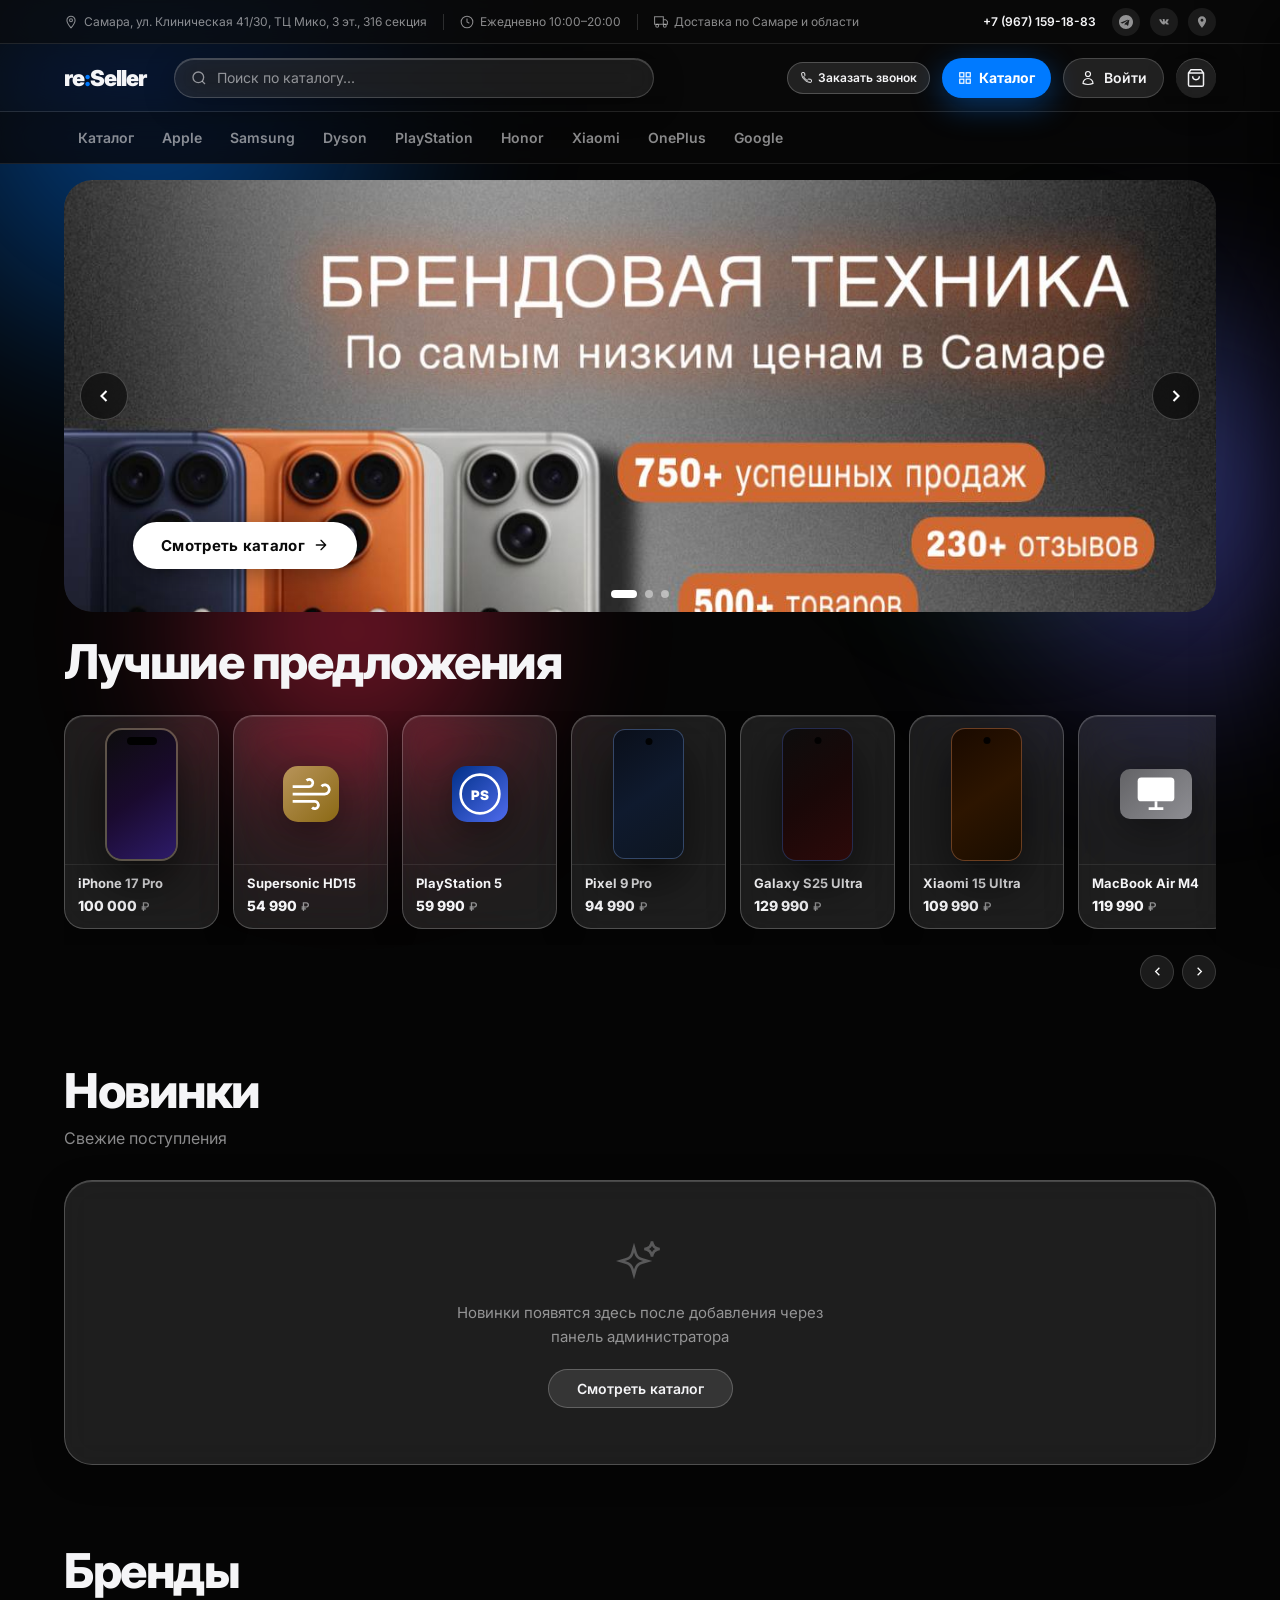
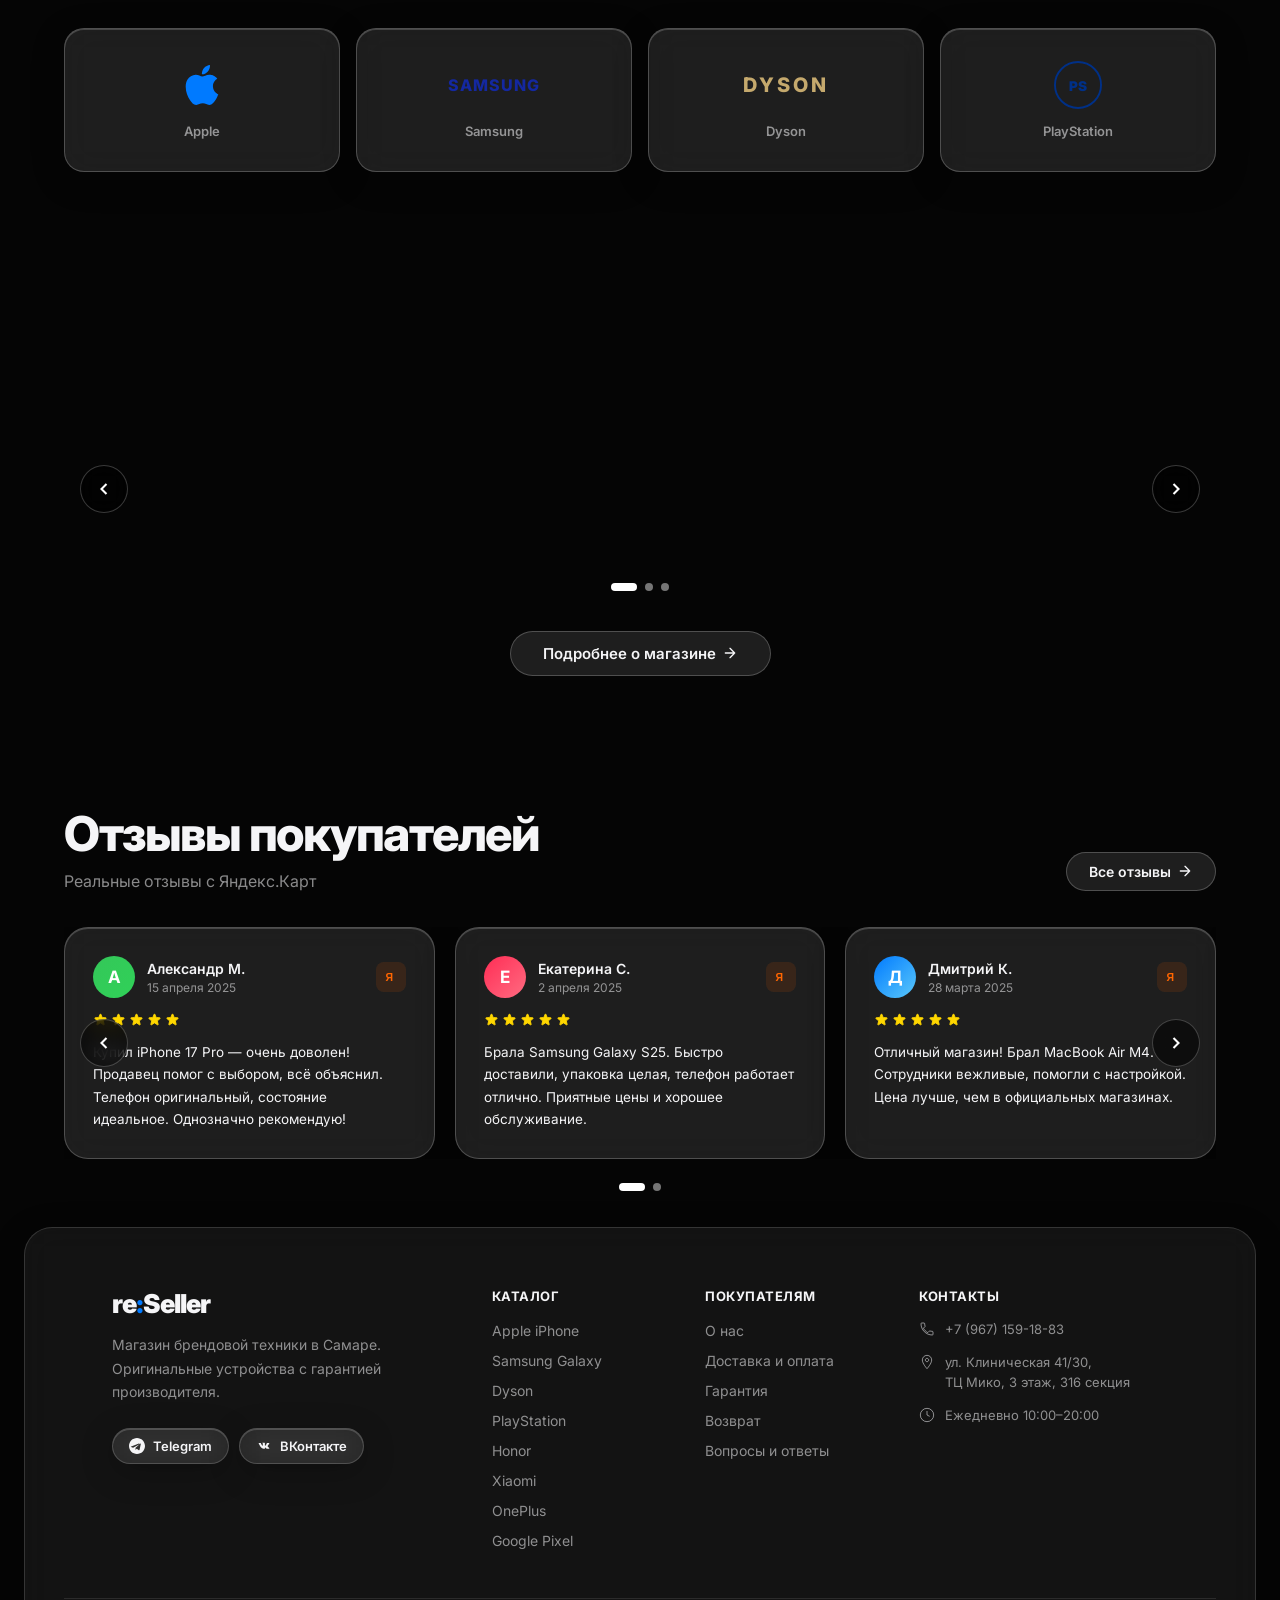
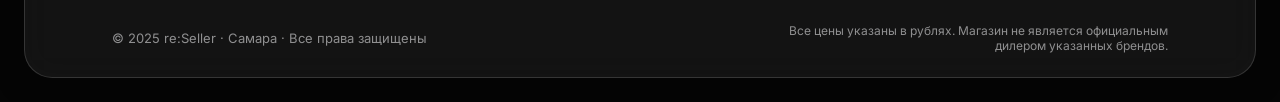
==== commit 5986aeac: "Add SEO meta tags, Open Graph, JSON-LD and sitemap - Optimised <title> and <meta description> for Ya" ====
--- a/index.html
+++ b/index.html
@@ -3,7 +3,50 @@
 <head>
   <meta charset="UTF-8" />
   <meta name="viewport" content="width=device-width, initial-scale=1.0" />
-  <title>re:Seller — Магазин брендовой техники · Самара</title>
+  <title>re:Seller — Купить iPhone, Samsung, MacBook в Самаре</title>
+  <meta name="description" content="re:Seller — магазин брендовой техники в Самаре. Купить iPhone, Samsung Galaxy, MacBook, iPad, AirPods по лучшим ценам. Гарантия. Доставка по Самаре и области. ТЦ Мико, ул. Клиническая 41/30. Ежедневно 10:00–20:00.">
+  <meta name="keywords" content="купить iPhone Самара, купить Samsung Самара, магазин Apple Самара, MacBook Самара, iPad Самара, AirPods Самара, брендовая техника Самара, re seller Самара, смартфон Самара">
+  <meta name="robots" content="index, follow">
+  <link rel="canonical" href="https://re-seller63.com/">
+
+  <!-- Open Graph -->
+  <meta property="og:type" content="website">
+  <meta property="og:url" content="https://re-seller63.com/">
+  <meta property="og:title" content="re:Seller — Брендовая техника в Самаре">
+  <meta property="og:description" content="Купить iPhone, Samsung, MacBook, iPad по лучшим ценам. Гарантия. Доставка по Самаре и области. ТЦ Мико, ул. Клиническая 41/30.">
+  <meta property="og:locale" content="ru_RU">
+  <meta property="og:site_name" content="re:Seller">
+
+  <!-- JSON-LD: LocalBusiness -->
+  <script type="application/ld+json">
+  {
+    "@context": "https://schema.org",
+    "@type": "Store",
+    "name": "re:Seller",
+    "description": "Магазин брендовой техники в Самаре: iPhone, Samsung, MacBook, iPad, AirPods и другие устройства",
+    "url": "https://re-seller63.com",
+    "telephone": "+79671591883",
+    "address": {
+      "@type": "PostalAddress",
+      "streetAddress": "ул. Клиническая 41/30, ТЦ Мико, 3 эт., секция 316",
+      "addressLocality": "Самара",
+      "addressRegion": "Самарская область",
+      "addressCountry": "RU"
+    },
+    "openingHoursSpecification": {
+      "@type": "OpeningHoursSpecification",
+      "dayOfWeek": ["Monday","Tuesday","Wednesday","Thursday","Friday","Saturday","Sunday"],
+      "opens": "10:00",
+      "closes": "20:00"
+    },
+    "sameAs": [
+      "https://t.me/reSeller763",
+      "https://vk.ru/reseller763",
+      "https://yandex.ru/maps/org/re_seller/228219839938"
+    ]
+  }
+  </script>
+
   <link rel="stylesheet" href="styles.css" />
   <link rel="preconnect" href="https://fonts.googleapis.com" />
   <link href="https://fonts.googleapis.com/css2?family=Inter:wght@300;400;500;600;700;800;900&display=swap" rel="stylesheet" />
--- a/styles.css
+++ b/styles.css
@@ -2119,6 +2119,7 @@
 @media (max-width: 768px) {
   .mobile-bottomnav { display: flex; }
   body { padding-bottom: calc(62px + env(safe-area-inset-bottom, 0px)); }
+  .brandnav { display: none !important; }
   .header-catalog-btn,
   .header-about-btn,
   .call-btn,
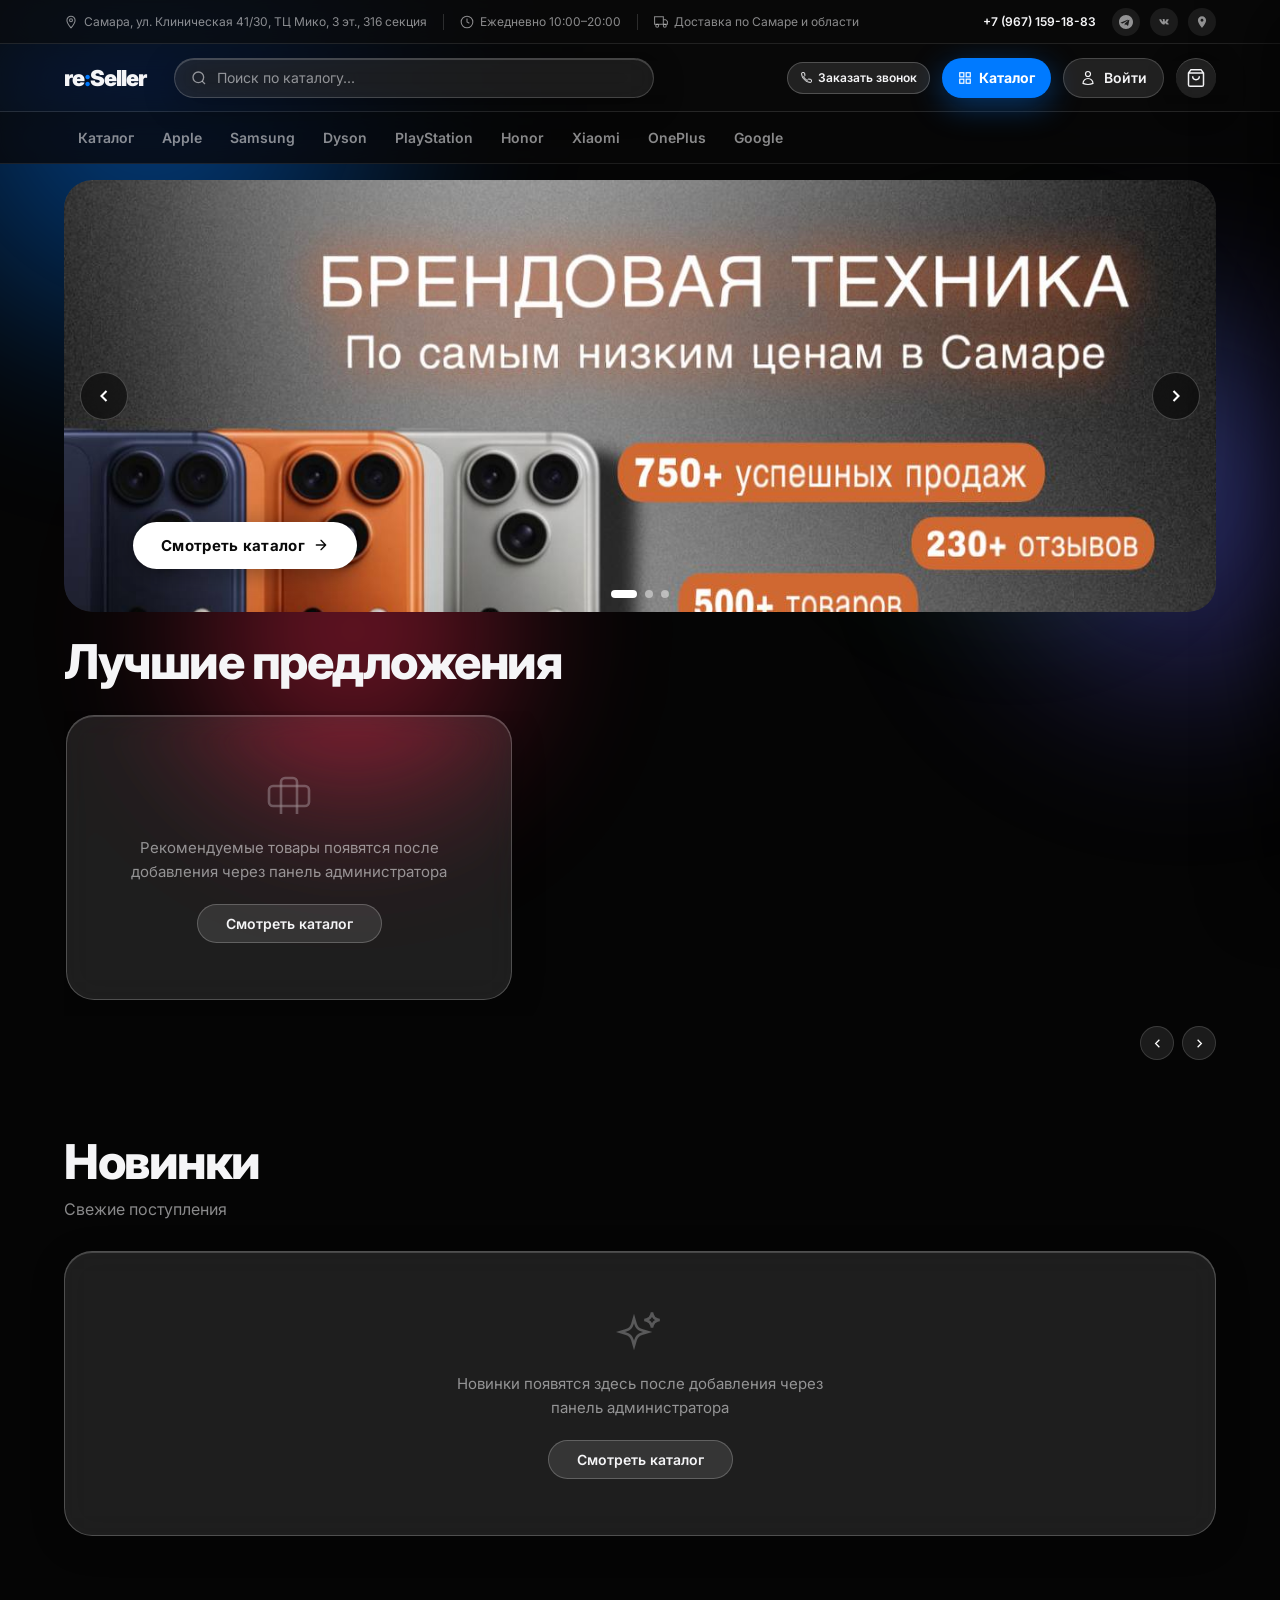
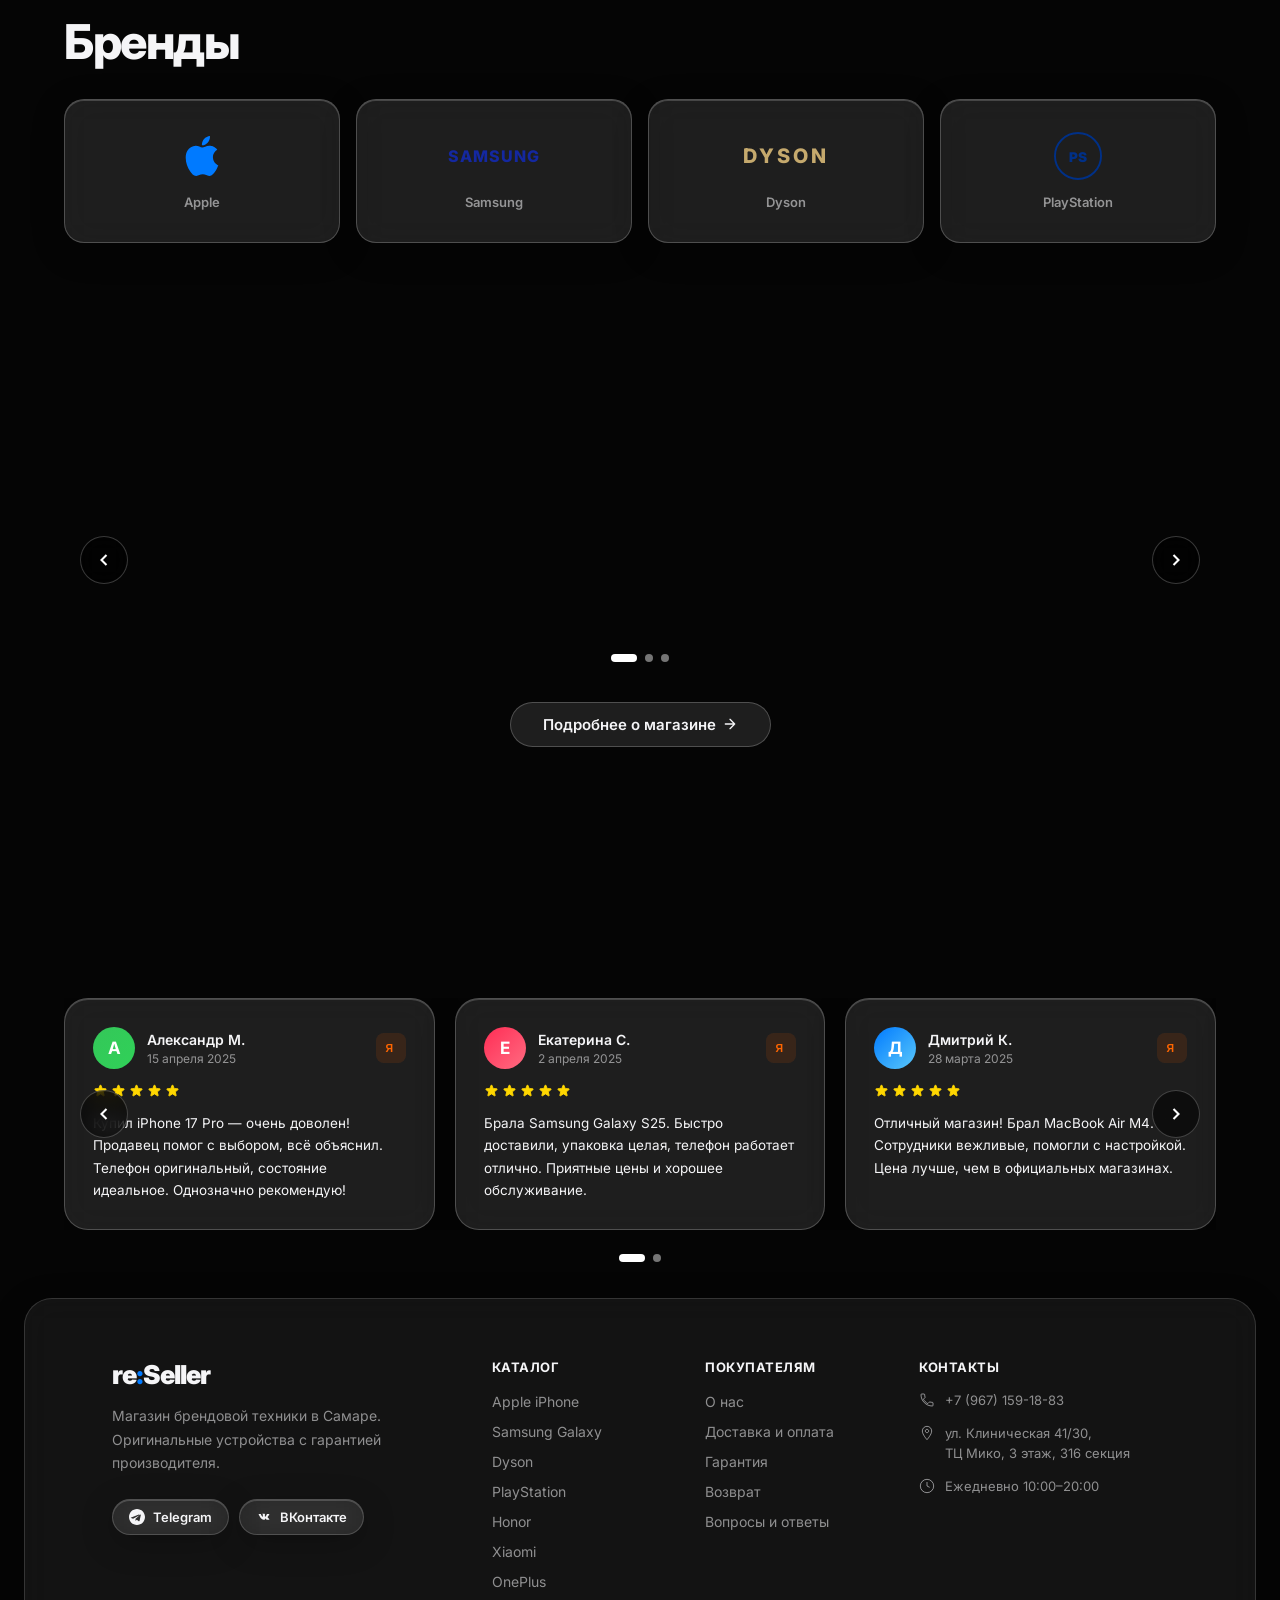
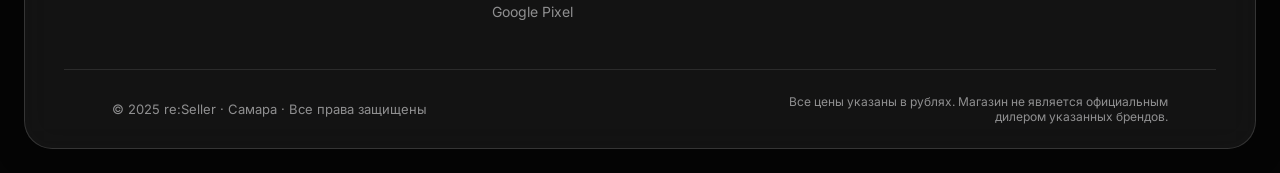
==== commit 793b7d66: "Remove all hardcoded product cards from catalog and homepage Products will be managed via admin pane" ====
--- a/index.html
+++ b/index.html
@@ -620,170 +620,11 @@
       <h2 class="section-title reveal">Лучшие предложения</h2>
       <div class="rec-carousel-wrap reveal">
         <div class="rec-carousel" id="recCarousel">
-
-          <!-- iPhone 17 Pro -->
-          <div class="rec-card glass" onclick="location.href='catalog.html?brand=apple'">
-            <div class="rec-visual apple-visual pro-vis">
-              <div class="pv-frame pro-frame" style="width:73px;height:133px;border-radius:17px;">
-                <div class="pv-notch-pill" style="width:30px;height:8px;top:7px;"></div>
-                <div class="pv-wall" style="background:linear-gradient(145deg,#0d0d0d,#1a0a2e,#2d1b69)"></div>
-              </div>
-            </div>
-            <div class="rec-info">
-              <div class="rec-name">iPhone 17 Pro</div>
-              <div class="rec-price">100 000 <span>₽</span></div>
-            </div>
-          </div>
-
-          <!-- Dyson Supersonic HD15 -->
-          <div class="rec-card glass" onclick="location.href='catalog.html?brand=dyson'">
-            <div class="rec-visual">
-              <div class="pv-icon" style="background:linear-gradient(135deg,#B8945A,#8B6914);width:56px;height:56px;border-radius:15px;">
-                <svg viewBox="0 0 24 24" fill="none" stroke="white" stroke-width="1.5" width="28" height="28"><path d="M9.59 4.59A2 2 0 1111 8H2m10.59 11.41A2 2 0 1014 16H2m15.73-8.27A2.5 2.5 0 1119.5 12H2"/></svg>
-              </div>
-            </div>
-            <div class="rec-info">
-              <div class="rec-name">Supersonic HD15</div>
-              <div class="rec-price">54 990 <span>₽</span></div>
-            </div>
-          </div>
-
-          <!-- PlayStation 5 -->
-          <div class="rec-card glass" onclick="location.href='catalog.html?brand=playstation'">
-            <div class="rec-visual">
-              <div class="pv-icon" style="background:linear-gradient(135deg,#003087,#4F6BED);width:56px;height:56px;border-radius:15px;">
-                <svg viewBox="0 0 100 100" fill="white" width="32" height="32"><circle cx="50" cy="50" r="44" fill="none" stroke="white" stroke-width="6"/><text x="50" y="63" font-family="Inter,sans-serif" font-size="30" font-weight="900" text-anchor="middle">PS</text></svg>
-              </div>
-            </div>
-            <div class="rec-info">
-              <div class="rec-name">PlayStation 5</div>
-              <div class="rec-price">59 990 <span>₽</span></div>
-            </div>
-          </div>
-
-          <!-- Google Pixel 9 Pro -->
-          <div class="rec-card glass" onclick="location.href='catalog.html?brand=google'">
-            <div class="rec-visual">
-              <div class="pv-frame" style="width:71px;height:130px;border-radius:12px;border-color:rgba(66,133,244,0.3);">
-                <div class="pv-punch-hole" style="width:7px;height:7px;top:8px;"></div>
-                <div class="pv-wall" style="background:linear-gradient(145deg,#0a0f1a,#0f1a2e,#0d1520)"></div>
-              </div>
-            </div>
-            <div class="rec-info">
-              <div class="rec-name">Pixel 9 Pro</div>
-              <div class="rec-price">94 990 <span>₽</span></div>
-            </div>
-          </div>
-
-          <!-- Samsung Galaxy S25 Ultra -->
-          <div class="rec-card glass" onclick="location.href='catalog.html?brand=samsung'">
-            <div class="rec-visual samsung-visual">
-              <div class="pv-frame" style="width:71px;height:133px;border-radius:14px;border-color:rgba(20,40,160,0.3);">
-                <div class="pv-punch-hole" style="width:7px;height:7px;top:8px;"></div>
-                <div class="pv-wall" style="background:linear-gradient(145deg,#0d0d0d,#1a0808,#2d0a0a)"></div>
-              </div>
-            </div>
-            <div class="rec-info">
-              <div class="rec-name">Galaxy S25 Ultra</div>
-              <div class="rec-price">129 990 <span>₽</span></div>
-            </div>
-          </div>
-
-          <!-- Xiaomi 15 Ultra -->
-          <div class="rec-card glass" onclick="location.href='catalog.html?brand=xiaomi'">
-            <div class="rec-visual">
-              <div class="pv-frame" style="width:71px;height:133px;border-radius:14px;border-color:rgba(255,105,0,0.3);">
-                <div class="pv-punch-hole" style="width:7px;height:7px;top:8px;"></div>
-                <div class="pv-wall" style="background:linear-gradient(145deg,#1a0a00,#2d1500,#1a0d00)"></div>
-              </div>
-            </div>
-            <div class="rec-info">
-              <div class="rec-name">Xiaomi 15 Ultra</div>
-              <div class="rec-price">109 990 <span>₽</span></div>
-            </div>
-          </div>
-
-          <!-- MacBook Air M4 -->
-          <div class="rec-card glass" onclick="location.href='catalog.html?brand=apple'">
-            <div class="rec-visual">
-              <div class="pv-icon" style="background:linear-gradient(135deg,#636366,#8E8E93);width:72px;height:50px;border-radius:10px;">
-                <svg viewBox="0 0 24 24" fill="white" width="30" height="30"><rect x="2" y="3" width="20" height="13" rx="2"/><path d="M8 20h8M12 16v4" stroke="white" stroke-width="1.5" fill="none"/></svg>
-              </div>
-            </div>
-            <div class="rec-info">
-              <div class="rec-name">MacBook Air M4</div>
-              <div class="rec-price">119 990 <span>₽</span></div>
-            </div>
-          </div>
-
-          <!-- Honor Magic7 Pro -->
-          <div class="rec-card glass" onclick="location.href='catalog.html?brand=honor'">
-            <div class="rec-visual">
-              <div class="pv-frame" style="width:71px;height:130px;border-radius:15px;border-color:rgba(207,0,0,0.3);">
-                <div class="pv-punch-hole" style="width:7px;height:7px;top:8px;"></div>
-                <div class="pv-wall" style="background:linear-gradient(145deg,#1a0505,#2d0808,#1a0a14)"></div>
-              </div>
-            </div>
-            <div class="rec-info">
-              <div class="rec-name">Magic7 Pro</div>
-              <div class="rec-price">84 990 <span>₽</span></div>
-            </div>
-          </div>
-
-          <!-- OnePlus 13 -->
-          <div class="rec-card glass" onclick="location.href='catalog.html?brand=oneplus'">
-            <div class="rec-visual">
-              <div class="pv-frame" style="width:71px;height:133px;border-radius:14px;border-color:rgba(245,1,12,0.3);">
-                <div class="pv-punch-hole" style="width:7px;height:7px;top:8px;"></div>
-                <div class="pv-wall" style="background:linear-gradient(145deg,#1a0000,#2d0303,#200508)"></div>
-              </div>
-            </div>
-            <div class="rec-info">
-              <div class="rec-name">OnePlus 13</div>
-              <div class="rec-price">79 990 <span>₽</span></div>
-            </div>
-          </div>
-
-          <!-- Dyson V15 Detect -->
-          <div class="rec-card glass" onclick="location.href='catalog.html?brand=dyson'">
-            <div class="rec-visual">
-              <div class="pv-icon" style="background:linear-gradient(135deg,#C5A96D,#A08040);width:56px;height:56px;border-radius:15px;">
-                <svg viewBox="0 0 24 24" fill="none" stroke="white" stroke-width="1.5" width="28" height="28"><path d="M9.59 4.59A2 2 0 1111 8H2m10.59 11.41A2 2 0 1014 16H2m15.73-8.27A2.5 2.5 0 1119.5 12H2"/></svg>
-              </div>
-            </div>
-            <div class="rec-info">
-              <div class="rec-name">Dyson V15 Detect</div>
-              <div class="rec-price">67 990 <span>₽</span></div>
-            </div>
-          </div>
-
-          <!-- DualSense Edge -->
-          <div class="rec-card glass" onclick="location.href='catalog.html?brand=playstation'">
-            <div class="rec-visual">
-              <div class="pv-icon" style="background:linear-gradient(135deg,#1428A0,#4F6BED);width:56px;height:56px;border-radius:15px;">
-                <svg viewBox="0 0 24 24" fill="none" stroke="white" stroke-width="1.5" width="28" height="28"><rect x="2" y="9" width="20" height="9" rx="4"/><path d="M7 12v2M6 13h2M16 12h2M17 11v2"/></svg>
-              </div>
-            </div>
-            <div class="rec-info">
-              <div class="rec-name">DualSense Edge</div>
-              <div class="rec-price">14 990 <span>₽</span></div>
-            </div>
-          </div>
-
-          <!-- Google Pixel 9 -->
-          <div class="rec-card glass" onclick="location.href='catalog.html?brand=google'">
-            <div class="rec-visual">
-              <div class="pv-frame" style="width:71px;height:130px;border-radius:12px;border-color:rgba(52,168,83,0.3);">
-                <div class="pv-punch-hole" style="width:7px;height:7px;top:8px;"></div>
-                <div class="pv-wall" style="background:linear-gradient(145deg,#091a0f,#0f2d1a,#071a10)"></div>
-              </div>
-            </div>
-            <div class="rec-info">
-              <div class="rec-name">Pixel 9</div>
-              <div class="rec-price">74 990 <span>₽</span></div>
-            </div>
-          </div>
-
+          <div class="empty-section glass reveal">
+            <svg viewBox="0 0 24 24" fill="none" stroke="currentColor" stroke-width="1.3"><path d="M20 7H4a2 2 0 00-2 2v6a2 2 0 002 2h16a2 2 0 002-2V9a2 2 0 00-2-2z"/><path d="M16 21V5a2 2 0 00-2-2h-4a2 2 0 00-2 2v16"/></svg>
+            <p>Рекомендуемые товары появятся после добавления через панель администратора</p>
+            <a href="catalog.html" class="btn-ghost" style="padding:10px 28px;font-size:14px;margin-top:4px;">Смотреть каталог</a>
+          </div>
         </div>
         <div class="rec-nav">
           <button class="rec-nav-btn" onclick="recScroll(-1)" aria-label="Назад">
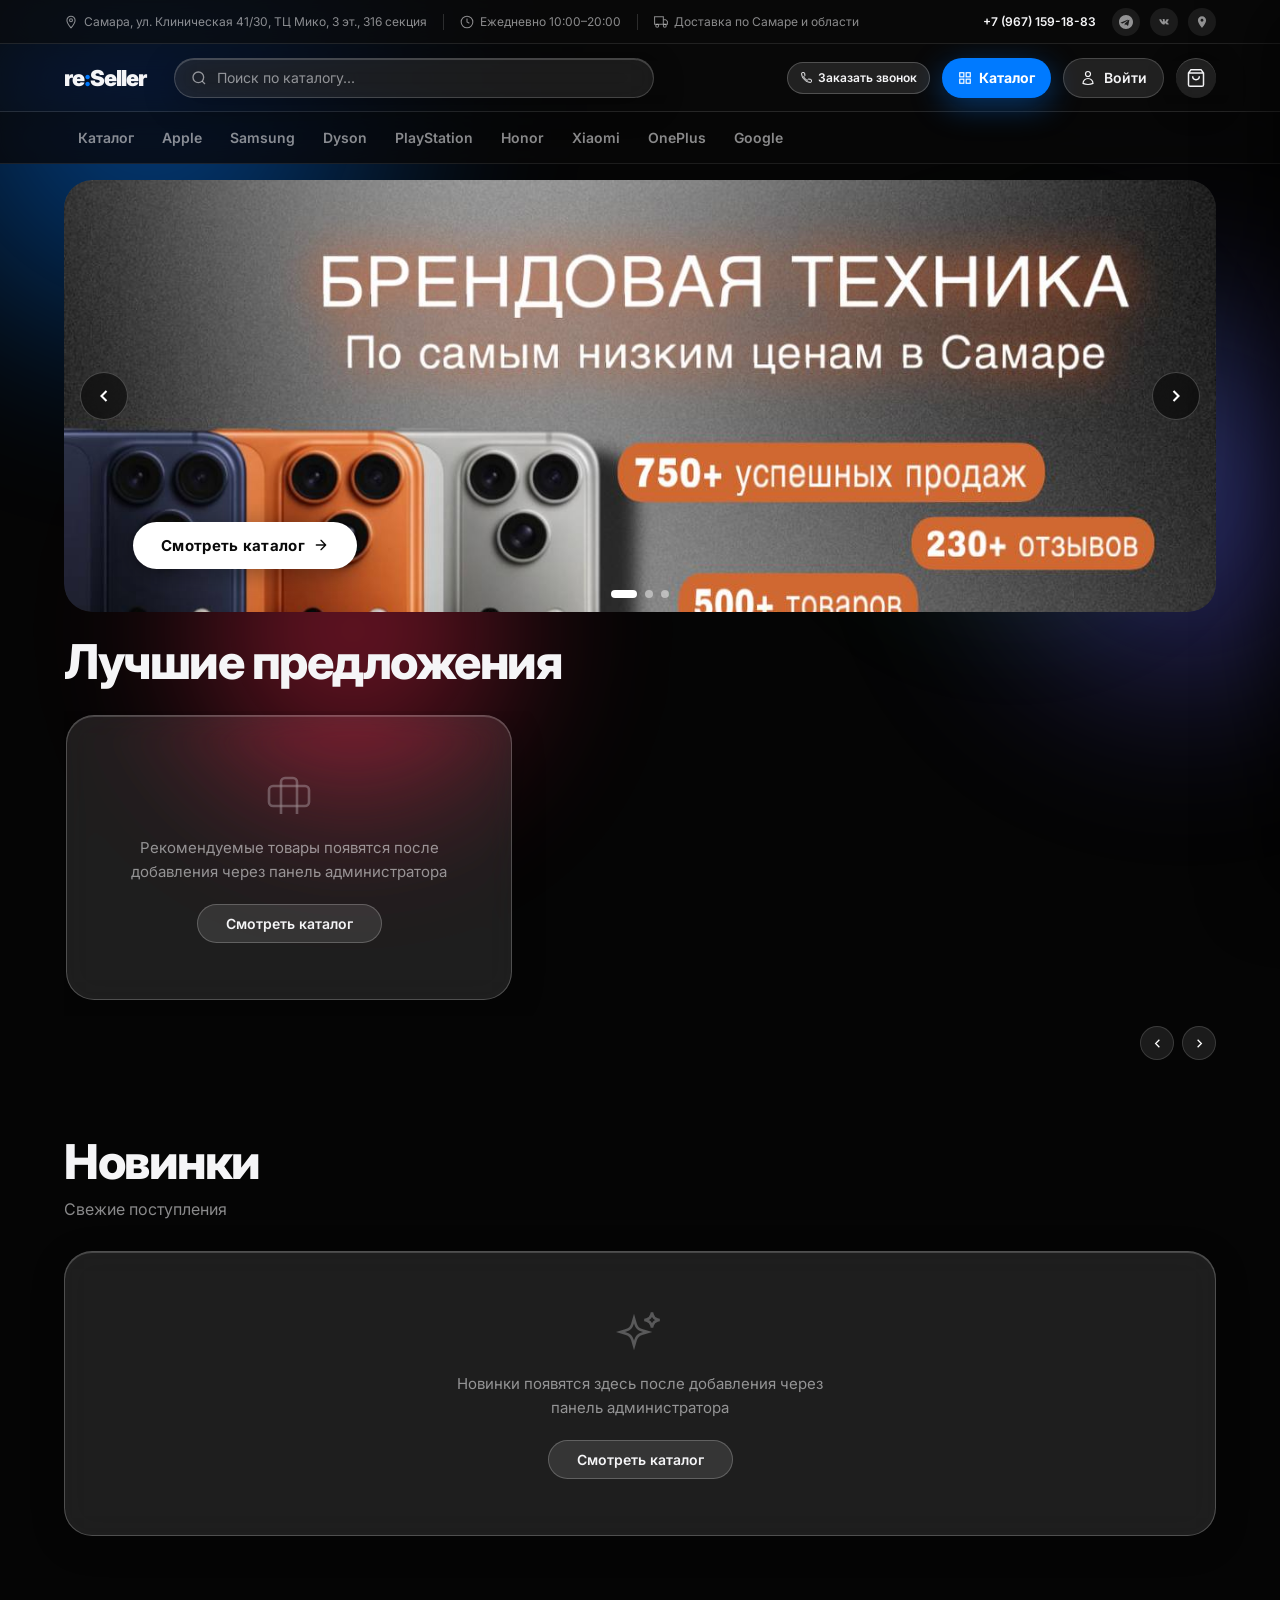
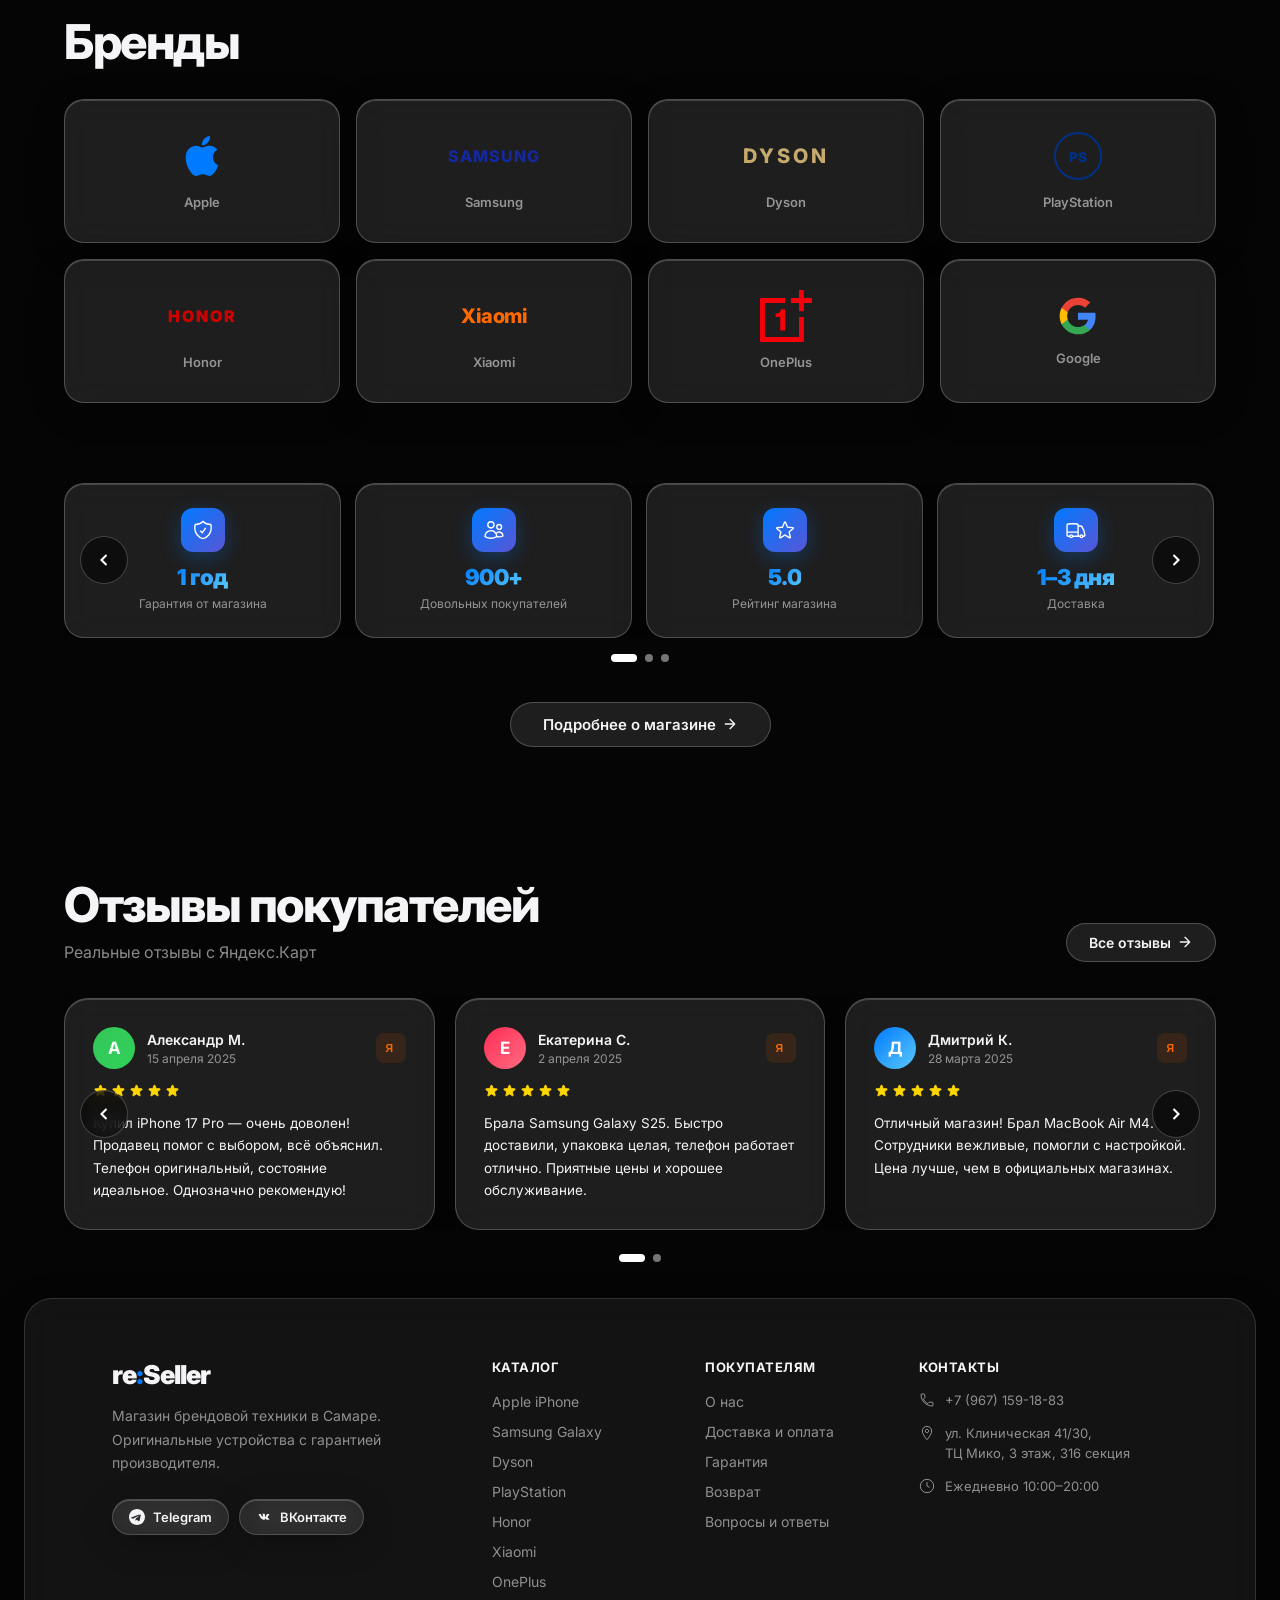
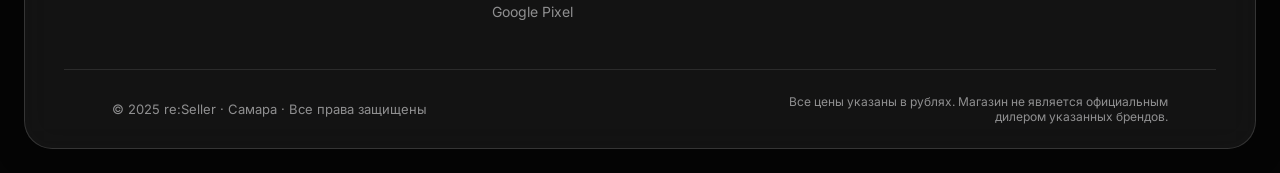
==== commit a5bfb03d: "Connect frontend to backend API for dynamic product loading catalog.html now fetches /api/products a" ====
--- a/index.html
+++ b/index.html
@@ -1073,5 +1073,60 @@
   </nav>
 
   <script src="script.js"></script>
+  <script>
+  function _esc(s){ return String(s||'').replace(/&/g,'&amp;').replace(/</g,'&lt;').replace(/>/g,'&gt;').replace(/"/g,'&quot;'); }
+
+  async function loadHomepageProducts() {
+    try {
+      const [featuredRes, newRes] = await Promise.all([
+        fetch('/api/products?featured=true'),
+        fetch('/api/products?is_new=true')
+      ]);
+      const featured = await featuredRes.json();
+      const newItems = await newRes.json();
+
+      // Recommended carousel
+      const carousel = document.getElementById('recCarousel');
+      if(carousel && featured.length) {
+        carousel.innerHTML = featured.map(p => `
+          <div class="rec-card glass" onclick="location.href='catalog.html?brand=${_esc(p.brand)}'">
+            ${p.image
+              ? `<div class="rec-visual" style="padding:0;overflow:hidden;border-radius:14px 14px 0 0"><img src="${_esc(p.image)}" alt="${_esc(p.name)}" style="width:100%;height:140px;object-fit:cover;display:block"></div>`
+              : `<div class="rec-visual" style="display:flex;align-items:center;justify-content:center;font-size:44px;opacity:0.25">📦</div>`}
+            <div class="rec-info">
+              <div class="rec-name">${_esc(p.name)}</div>
+              <div class="rec-price">${p.price.toLocaleString('ru-RU')} <span>₽</span></div>
+            </div>
+          </div>`).join('');
+      }
+
+      // New arrivals
+      const newSection = document.getElementById('new-arrivals');
+      if(newSection && newItems.length) {
+        let grid = newSection.querySelector('.rec-carousel');
+        if(!grid) {
+          const wrap = document.createElement('div');
+          wrap.className = 'rec-carousel-wrap reveal';
+          wrap.innerHTML = '<div class="rec-carousel" id="newCarousel"></div>';
+          newSection.querySelector('.container').appendChild(wrap);
+          grid = wrap.querySelector('.rec-carousel');
+        }
+        const emptyEl = newSection.querySelector('.empty-section');
+        if(emptyEl) emptyEl.remove();
+        grid.innerHTML = newItems.map(p => `
+          <div class="rec-card glass" onclick="location.href='catalog.html?brand=${_esc(p.brand)}'">
+            ${p.image
+              ? `<div class="rec-visual" style="padding:0;overflow:hidden;border-radius:14px 14px 0 0"><img src="${_esc(p.image)}" alt="${_esc(p.name)}" style="width:100%;height:140px;object-fit:cover;display:block"></div>`
+              : `<div class="rec-visual" style="display:flex;align-items:center;justify-content:center;font-size:44px;opacity:0.25">📦</div>`}
+            <div class="rec-info">
+              <div class="rec-name">${_esc(p.name)}</div>
+              <div class="rec-price">${p.price.toLocaleString('ru-RU')} <span>₽</span></div>
+            </div>
+          </div>`).join('');
+      }
+    } catch(e) { console.error('Ошибка загрузки товаров:', e); }
+  }
+  document.addEventListener('DOMContentLoaded', loadHomepageProducts);
+  </script>
 </body>
 </html>
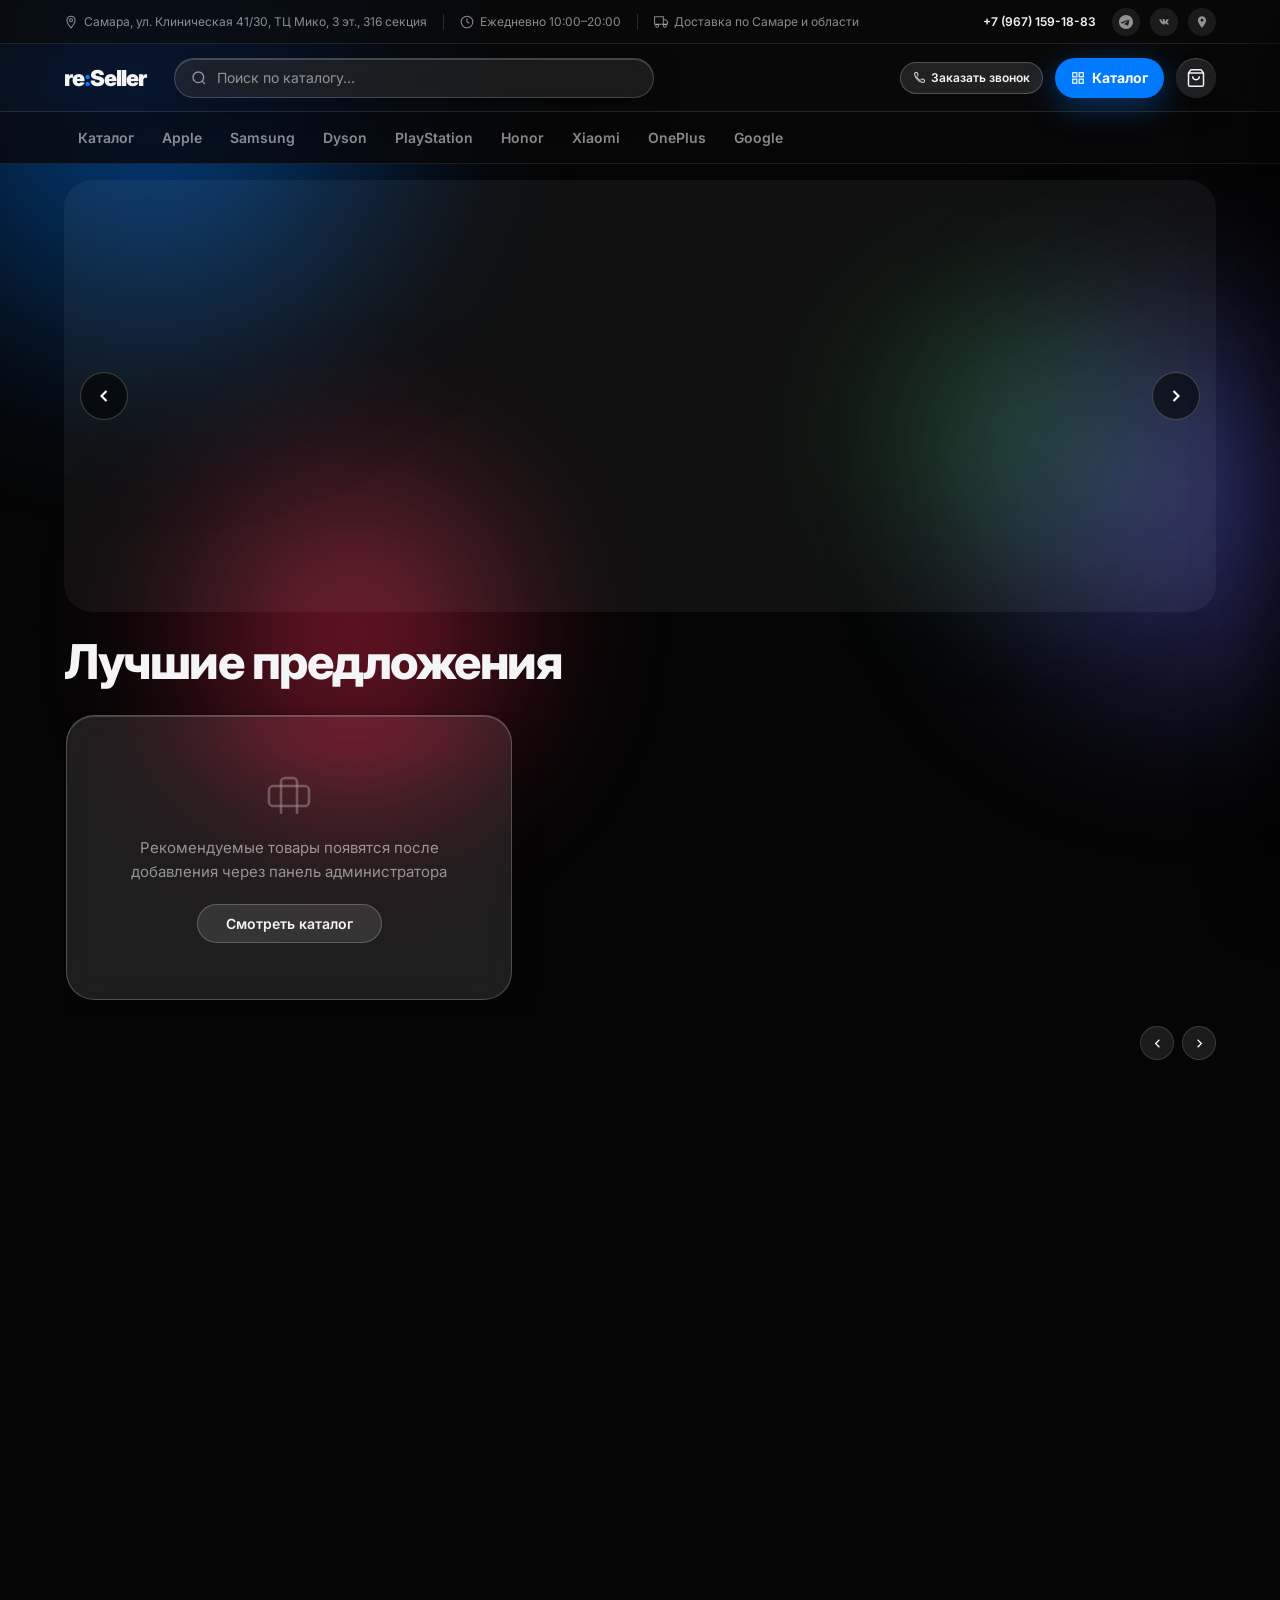
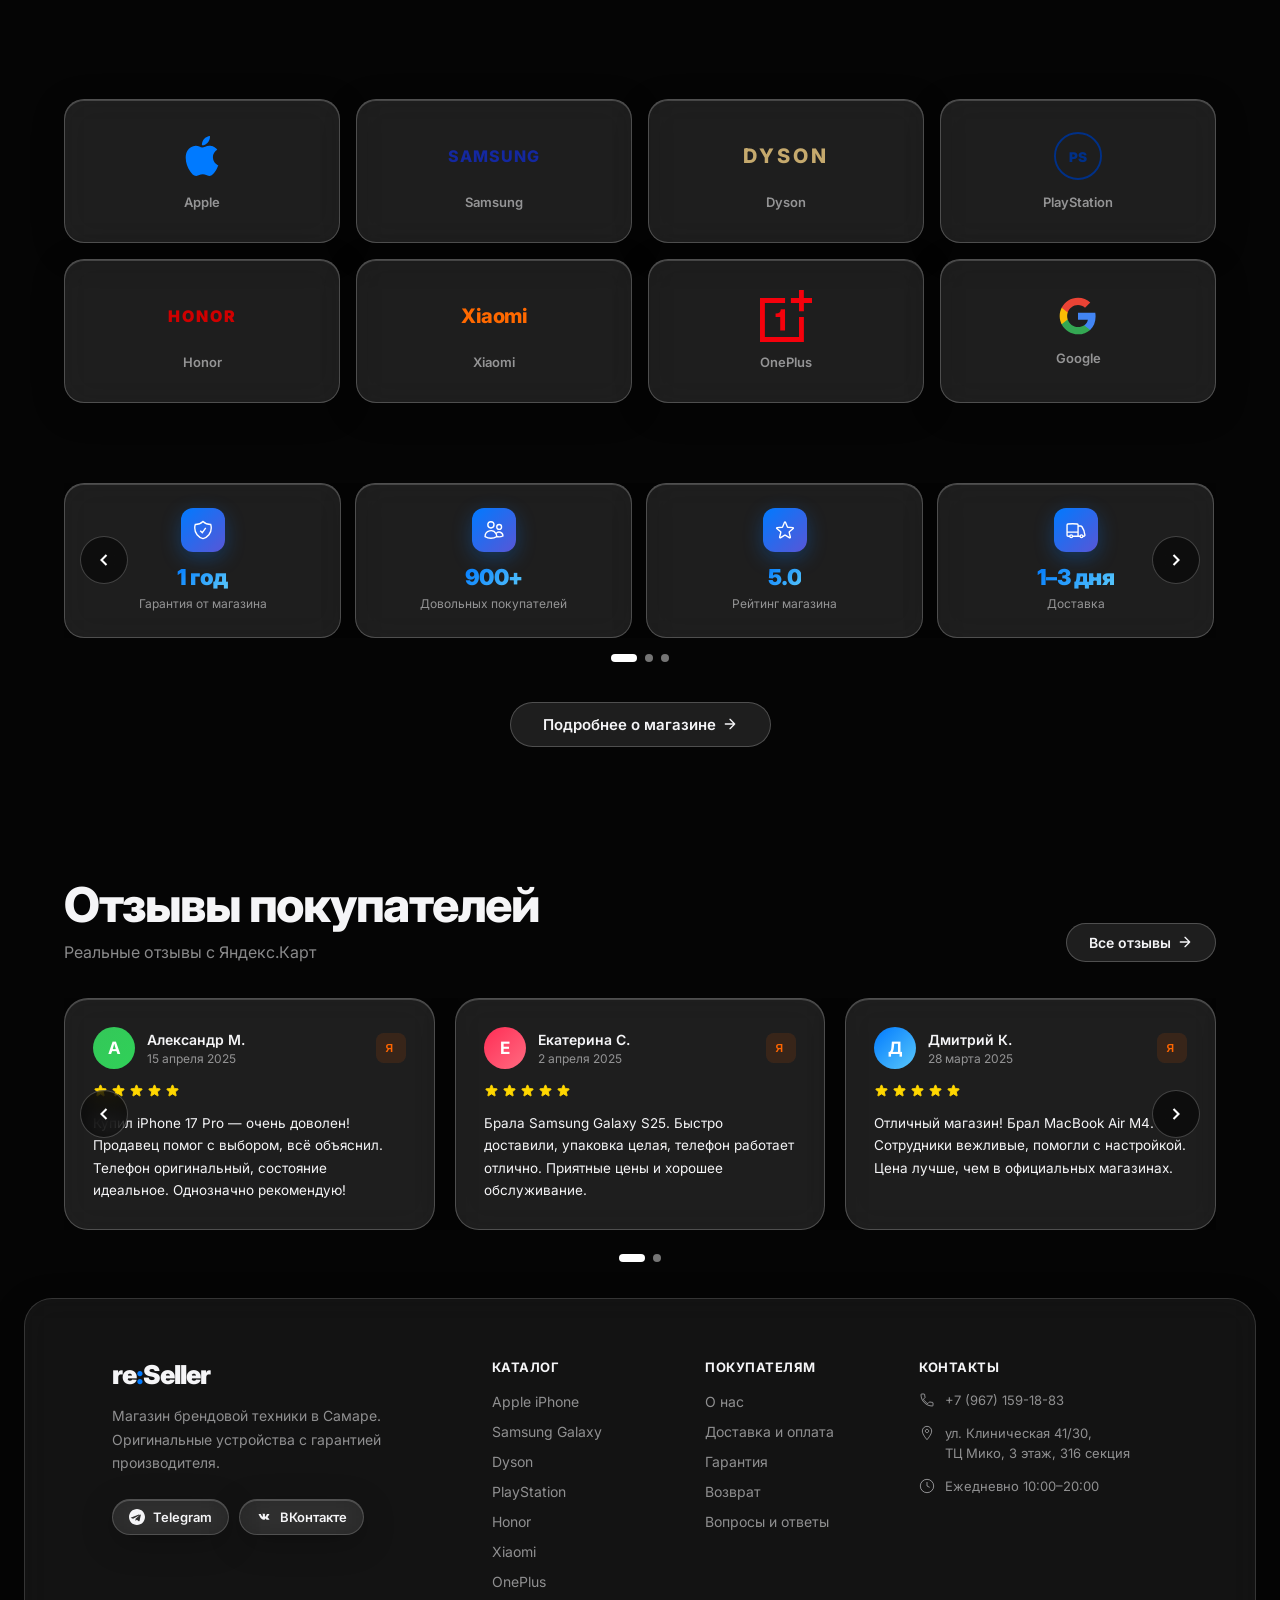
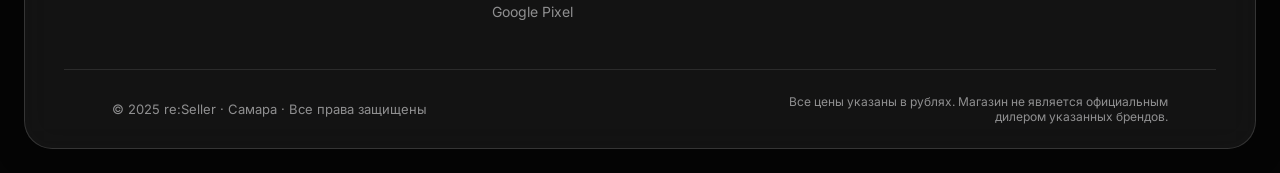
==== commit e20f7f74: "Remove hardcoded banner slides — will load from API https://claude.ai/code/session_017Eg4uQNrWnRQm3P" ====
--- a/index.html
+++ b/index.html
@@ -575,29 +575,7 @@
     <div class="container">
       <div class="banner-slider">
         <div class="slider-viewport">
-          <div class="slider-track" id="sliderTrack">
-            <div class="slide">
-              <img src="banner1.jpg" alt="Брендовая техника — по самым низким ценам в Самаре" />
-              <a href="catalog.html" class="slide-cta-btn">
-                Смотреть каталог
-                <svg viewBox="0 0 24 24" fill="none" stroke="currentColor" stroke-width="2" width="16" height="16"><path d="M5 12h14M12 5l7 7-7 7" stroke-linecap="round" stroke-linejoin="round"/></svg>
-              </a>
-            </div>
-            <div class="slide">
-              <img src="banner2.jpg" alt="Рассрочка 0% — без переплат" />
-              <a href="about.html#map" class="slide-cta-btn">
-                Узнать подробнее
-                <svg viewBox="0 0 24 24" fill="none" stroke="currentColor" stroke-width="2" width="16" height="16"><path d="M5 12h14M12 5l7 7-7 7" stroke-linecap="round" stroke-linejoin="round"/></svg>
-              </a>
-            </div>
-            <div class="slide">
-              <img src="banner3.jpg" alt="Samsung Galaxy S26 Ultra" />
-              <a href="catalog.html?brand=samsung" class="slide-cta-btn">
-                Выбрать S26 Ultra
-                <svg viewBox="0 0 24 24" fill="none" stroke="currentColor" stroke-width="2" width="16" height="16"><path d="M5 12h14M12 5l7 7-7 7" stroke-linecap="round" stroke-linejoin="round"/></svg>
-              </a>
-            </div>
-          </div>
+          <div class="slider-track" id="sliderTrack"></div>
         </div>
         <button class="slider-arrow slider-prev" id="sliderPrev" aria-label="Назад">
           <svg viewBox="0 0 24 24" fill="none" stroke="currentColor" stroke-width="2.5"><polyline points="15 18 9 12 15 6"/></svg>
@@ -605,11 +583,7 @@
         <button class="slider-arrow slider-next" id="sliderNext" aria-label="Вперёд">
           <svg viewBox="0 0 24 24" fill="none" stroke="currentColor" stroke-width="2.5"><polyline points="9 18 15 12 9 6"/></svg>
         </button>
-        <div class="slider-dots" id="sliderDots">
-          <button class="dot active"></button>
-          <button class="dot"></button>
-          <button class="dot"></button>
-        </div>
+        <div class="slider-dots" id="sliderDots"></div>
       </div>
     </div>
   </section>
--- a/styles.css
+++ b/styles.css
@@ -1199,7 +1199,7 @@
    LOGIN BUTTON
 ═════════════════════════════════════════ */
 .login-btn {
-  display: flex;
+  display: none !important;
   align-items: center;
   gap: 8px;
   padding: 0 16px;
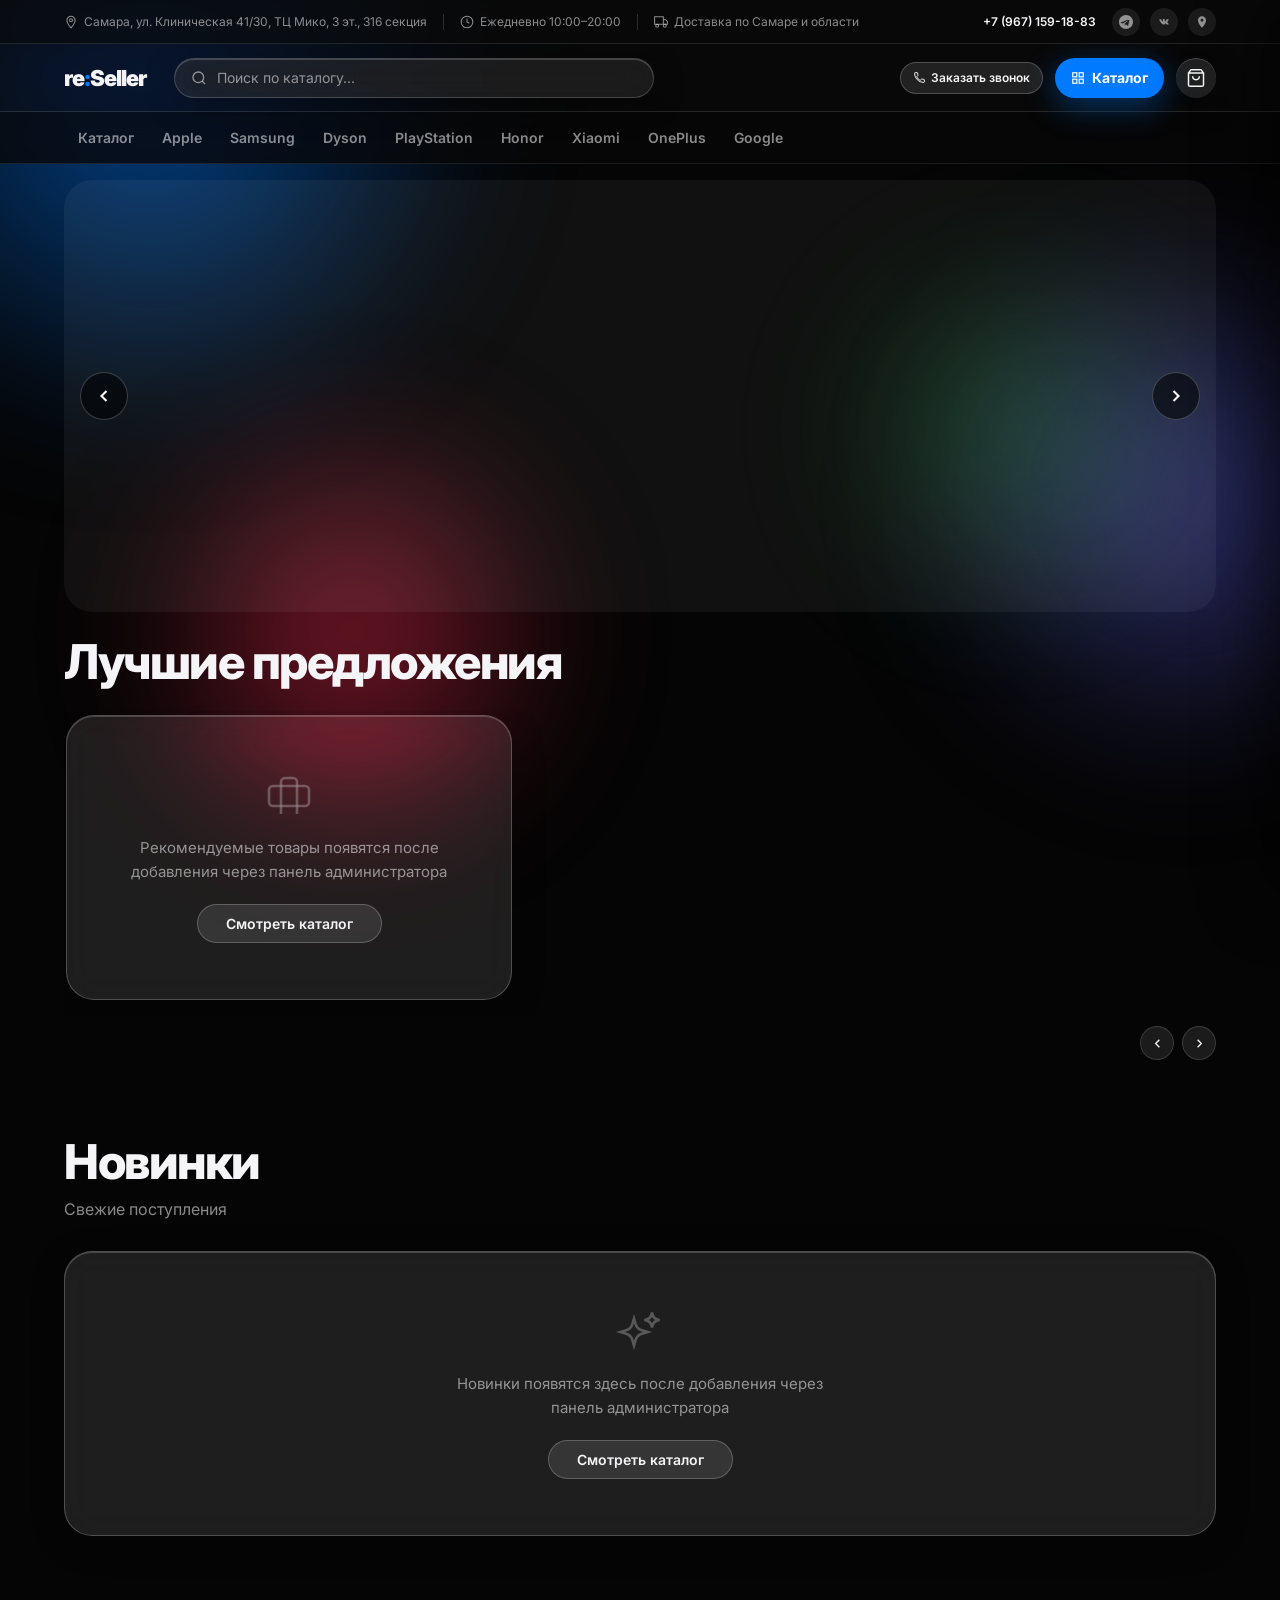
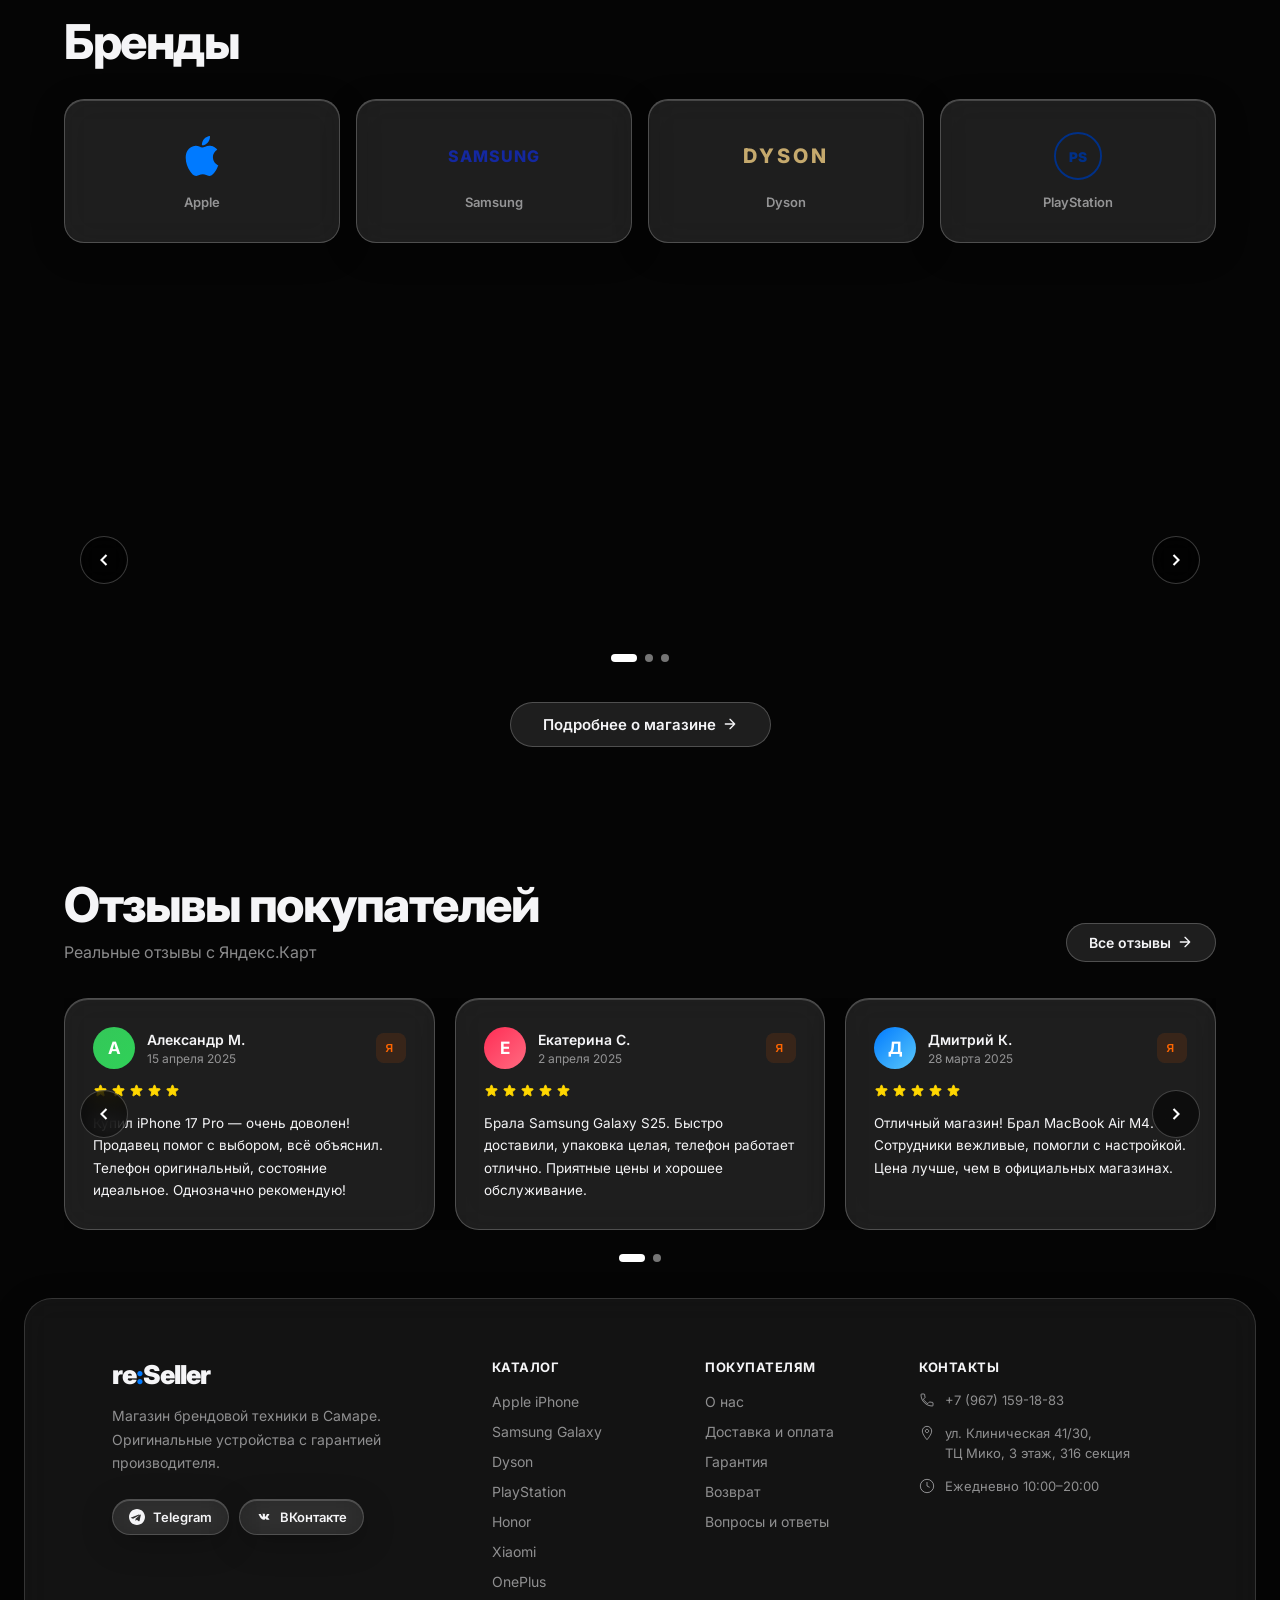
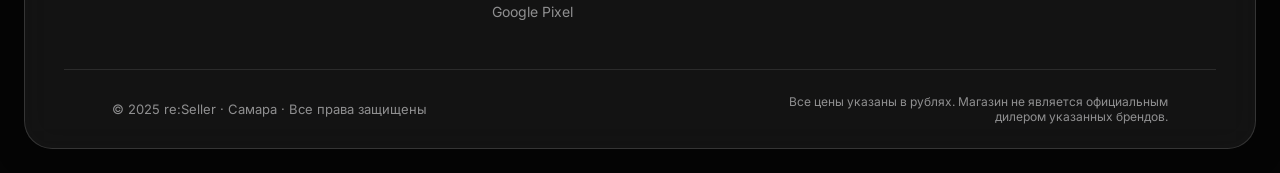
==== commit 527dd2ed: "Add order form modal when clicking checkout Replace Telegram link with form modal (name, phone, emai" ====
--- a/index.html
+++ b/index.html
@@ -882,12 +882,53 @@
       <div class="cart-total">
         Итого: <strong id="cartTotal">0 ₽</strong>
       </div>
-      <a href="https://t.me/reSeller763" target="_blank" class="btn-primary cart-order-btn">Оформить заказ</a>
+      <button class="btn-primary cart-order-btn" onclick="openOrderForm()">Оформить заказ</button>
     </div>
   </aside>
 
   <!-- ══ SEARCH RESULTS ══ -->
   <div class="search-dropdown glass" id="searchDropdown"></div>
+
+  <!-- ══ ORDER FORM MODAL ══ -->
+  <div class="modal-overlay" id="orderModal">
+    <div class="modal-box modal-box--wide">
+      <div class="modal-head">
+        <h3>Оформление заказа</h3>
+        <button class="modal-close-btn" onclick="closeOrderForm()">
+          <svg viewBox="0 0 24 24" fill="none" stroke="currentColor" stroke-width="2"><line x1="18" y1="6" x2="6" y2="18"/><line x1="6" y1="6" x2="18" y2="18"/></svg>
+        </button>
+      </div>
+      <div id="orderFormContent">
+        <div id="orderCartSummary"></div>
+        <form id="orderForm" onsubmit="submitOrder(event)">
+          <div class="form-group">
+            <label>Имя *</label>
+            <input type="text" id="orderName" placeholder="Ваше имя" required>
+          </div>
+          <div class="form-group">
+            <label>Телефон *</label>
+            <input type="tel" id="orderPhone" placeholder="+7 (___) ___-__-__" required>
+          </div>
+          <div class="form-group">
+            <label>Email</label>
+            <input type="email" id="orderEmail" placeholder="example@mail.ru">
+          </div>
+          <div class="form-group">
+            <label>Комментарий</label>
+            <textarea id="orderComment" placeholder="Пожелания к заказу..."></textarea>
+          </div>
+          <div class="order-form-error" id="orderFormError"></div>
+          <button type="submit" class="btn-primary" style="width:100%">Отправить заказ</button>
+        </form>
+      </div>
+      <div id="orderSuccess" style="display:none;text-align:center;padding:32px 0">
+        <div class="order-success-icon">✓</div>
+        <h3 style="margin-bottom:8px">Заказ принят!</h3>
+        <p style="color:var(--text-muted)">Мы свяжемся с вами в ближайшее время.</p>
+        <button class="btn-primary" style="margin-top:24px" onclick="closeOrderForm()">Закрыть</button>
+      </div>
+    </div>
+  </div>
 
   <!-- ══ LOGIN MODAL ══ -->
   <div class="modal-overlay" id="loginModal">
--- a/styles.css
+++ b/styles.css
@@ -1578,6 +1578,11 @@
 }
 .call-btn svg { width: 13px; height: 13px; flex-shrink: 0; }
 .call-modal-error { font-size: 13px; color: #FF3B30; min-height: 18px; margin-bottom: 8px; text-align: center; }
+.order-cart-list { display: flex; flex-direction: column; gap: 6px; margin-bottom: 8px; }
+.order-cart-item { display: flex; justify-content: space-between; font-size: 14px; padding: 6px 0; border-bottom: 1px solid rgba(255,255,255,0.07); }
+.order-cart-total { text-align: right; font-size: 15px; font-weight: 600; margin-bottom: 20px; padding-top: 8px; }
+.order-form-error { font-size: 13px; color: #FF3B30; min-height: 18px; margin-bottom: 8px; text-align: center; }
+.order-success-icon { font-size: 52px; margin-bottom: 16px; color: #34C759; }
 .call-success { text-align: center; padding: 16px 0 8px; }
 .call-success svg { color: #34C759; }
 .hdr-cat-wrap { position: relative; }
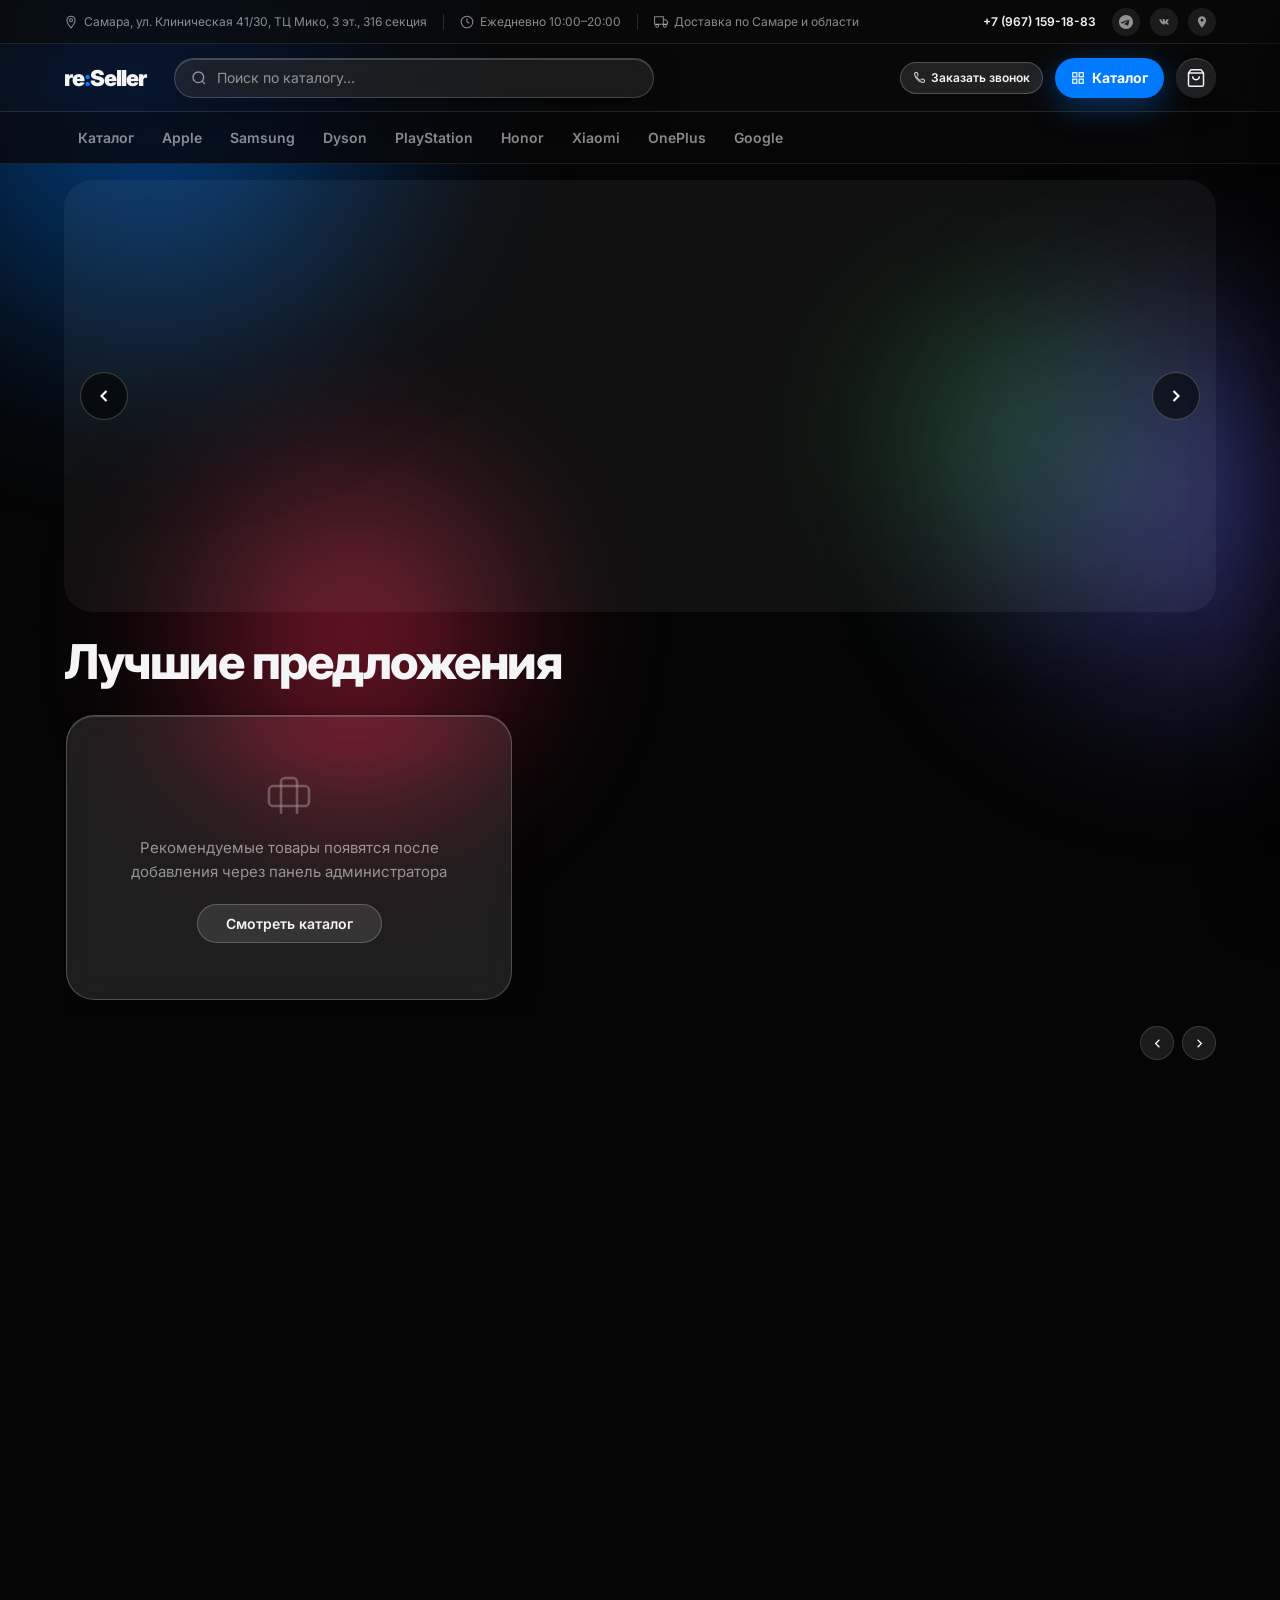
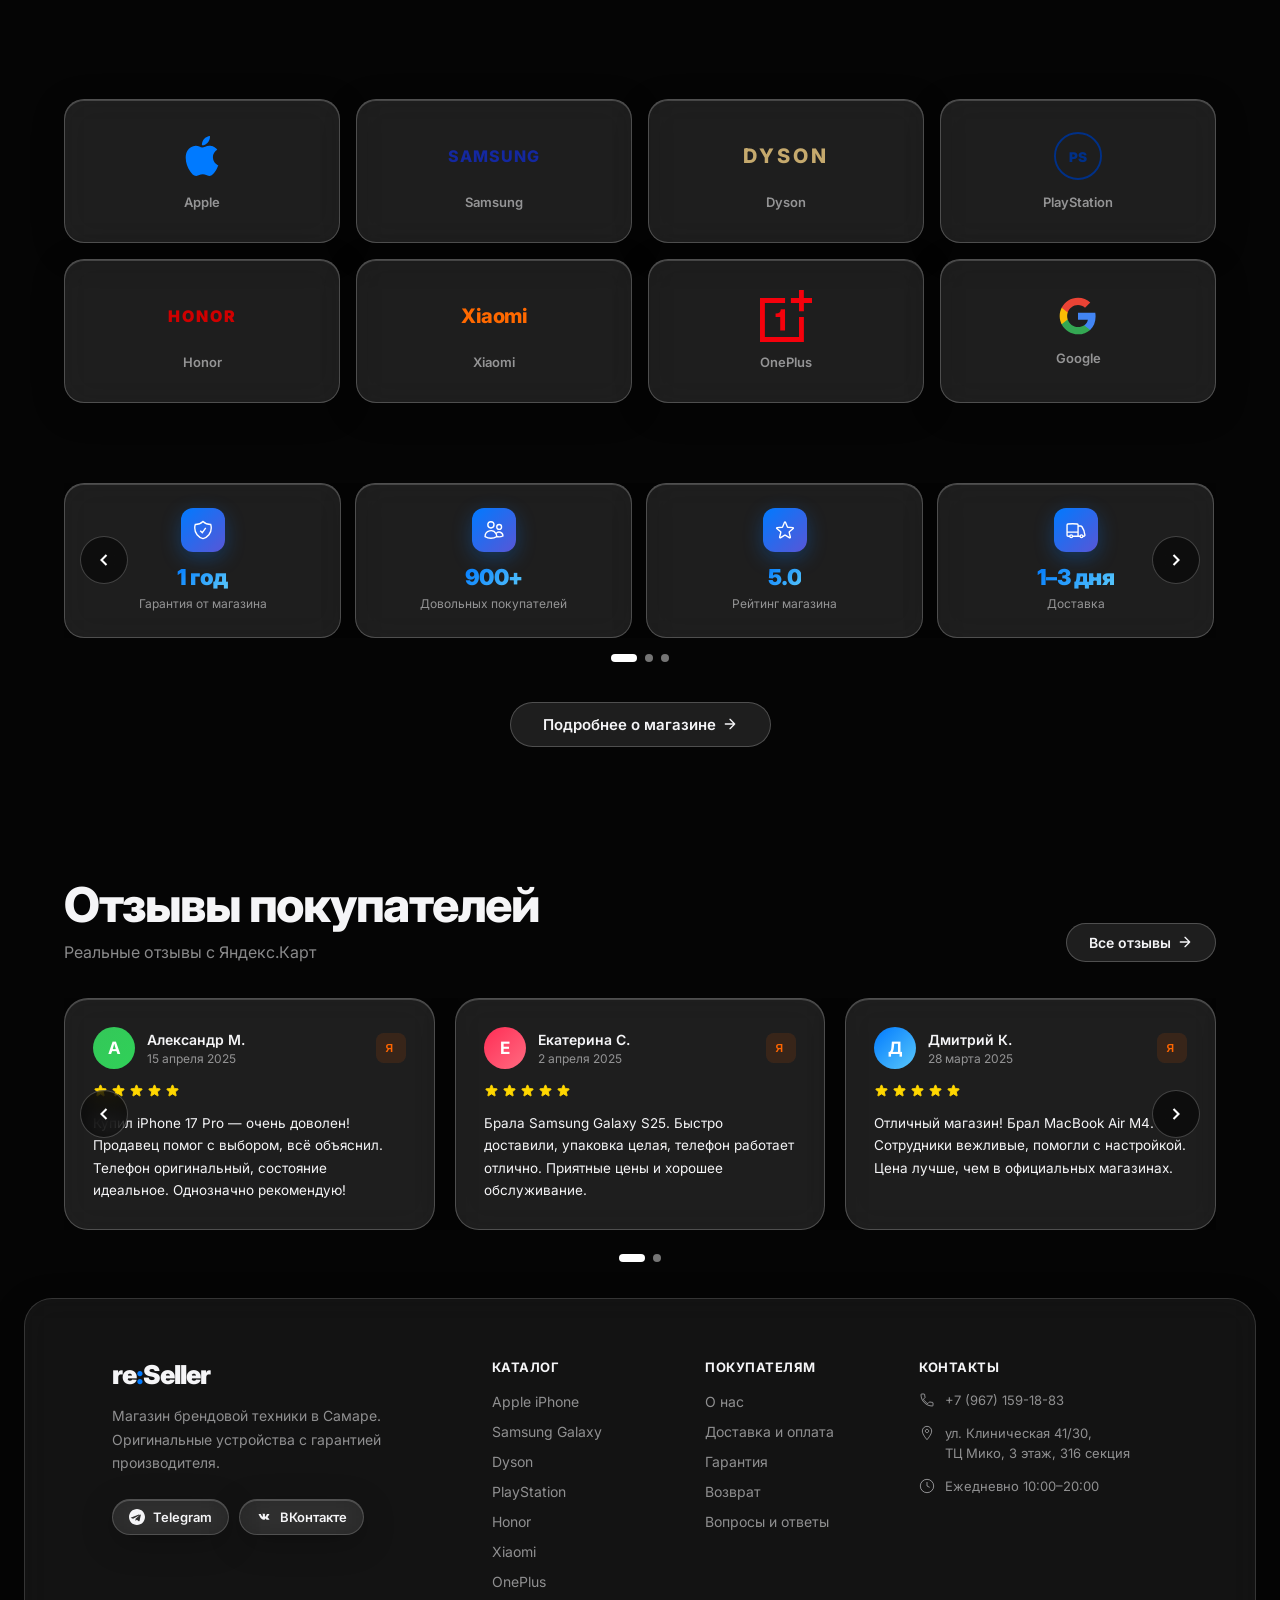
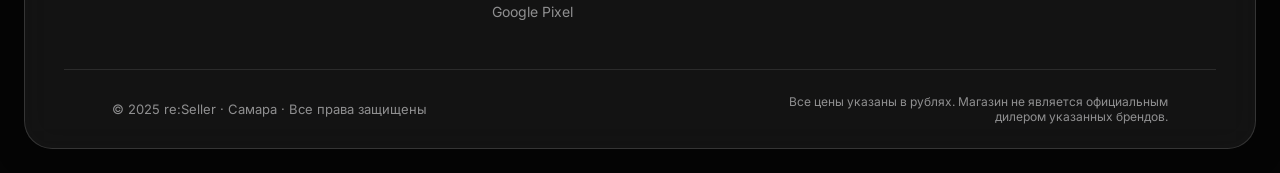
==== commit 7b00328a: "Add product detail modal on card click Clicking a product card opens a modal with image, specs, desc" ====
--- a/index.html
+++ b/index.html
@@ -902,20 +902,18 @@
         <div id="orderCartSummary"></div>
         <form id="orderForm" onsubmit="submitOrder(event)">
           <div class="form-group">
-            <label>Имя *</label>
-            <input type="text" id="orderName" placeholder="Ваше имя" required>
+            <label>Номер телефона *</label>
+            <input type="tel" id="orderPhone" placeholder="+7 (___) ___-__-__" required>
           </div>
           <div class="form-group">
-            <label>Телефон *</label>
-            <input type="tel" id="orderPhone" placeholder="+7 (___) ___-__-__" required>
+            <label>ФИО *</label>
+            <input type="text" id="orderName" placeholder="Иванов Иван Иванович" required>
           </div>
           <div class="form-group">
-            <label>Email</label>
-            <input type="email" id="orderEmail" placeholder="example@mail.ru">
-          </div>
-          <div class="form-group">
-            <label>Комментарий</label>
-            <textarea id="orderComment" placeholder="Пожелания к заказу..."></textarea>
+            <label>Социальные сети <span style="color:var(--text-muted);font-weight:400">(необязательно)</span></label>
+            <input type="text" id="orderTelegram" placeholder="Telegram: @username" style="margin-bottom:8px">
+            <input type="text" id="orderVk" placeholder="ВКонтакте: vk.com/id" style="margin-bottom:8px">
+            <input type="text" id="orderWhatsapp" placeholder="WhatsApp: +7 (___) ___-__-__">
           </div>
           <div class="order-form-error" id="orderFormError"></div>
           <button type="submit" class="btn-primary" style="width:100%">Отправить заказ</button>
@@ -926,6 +924,26 @@
         <h3 style="margin-bottom:8px">Заказ принят!</h3>
         <p style="color:var(--text-muted)">Мы свяжемся с вами в ближайшее время.</p>
         <button class="btn-primary" style="margin-top:24px" onclick="closeOrderForm()">Закрыть</button>
+      </div>
+    </div>
+  </div>
+
+  <!-- ══ PRODUCT DETAIL MODAL ══ -->
+  <div class="modal-overlay" id="productModal">
+    <div class="modal-box modal-box--wide" style="max-width:560px">
+      <div class="modal-head">
+        <h3 id="pmTitle">Товар</h3>
+        <button class="modal-close-btn" onclick="closeProductModal()">
+          <svg viewBox="0 0 24 24" fill="none" stroke="currentColor" stroke-width="2"><line x1="18" y1="6" x2="6" y2="18"/><line x1="6" y1="6" x2="18" y2="18"/></svg>
+        </button>
+      </div>
+      <div id="pmImage" style="margin-bottom:16px;border-radius:16px;overflow:hidden;min-height:200px;background:rgba(255,255,255,0.04)"></div>
+      <div id="pmBadges" style="display:flex;gap:8px;margin-bottom:12px"></div>
+      <div id="pmSpecs" style="display:flex;flex-wrap:wrap;gap:8px;margin-bottom:14px"></div>
+      <div id="pmDesc" style="color:var(--text-muted);font-size:14px;line-height:1.6;margin-bottom:20px"></div>
+      <div style="display:flex;align-items:center;justify-content:space-between;gap:16px">
+        <div id="pmPrice" style="font-size:26px;font-weight:800;letter-spacing:-0.5px"></div>
+        <button class="btn-primary" id="pmBuyBtn" style="min-width:140px">В корзину</button>
       </div>
     </div>
   </div>
--- a/styles.css
+++ b/styles.css
@@ -1578,6 +1578,7 @@
 }
 .call-btn svg { width: 13px; height: 13px; flex-shrink: 0; }
 .call-modal-error { font-size: 13px; color: #FF3B30; min-height: 18px; margin-bottom: 8px; text-align: center; }
+.pm-spec { background: rgba(255,255,255,0.08); border-radius: 20px; padding: 4px 12px; font-size: 13px; color: var(--text-muted); }
 .order-cart-list { display: flex; flex-direction: column; gap: 6px; margin-bottom: 8px; }
 .order-cart-item { display: flex; justify-content: space-between; font-size: 14px; padding: 6px 0; border-bottom: 1px solid rgba(255,255,255,0.07); }
 .order-cart-total { text-align: right; font-size: 15px; font-weight: 600; margin-bottom: 20px; padding-top: 8px; }
